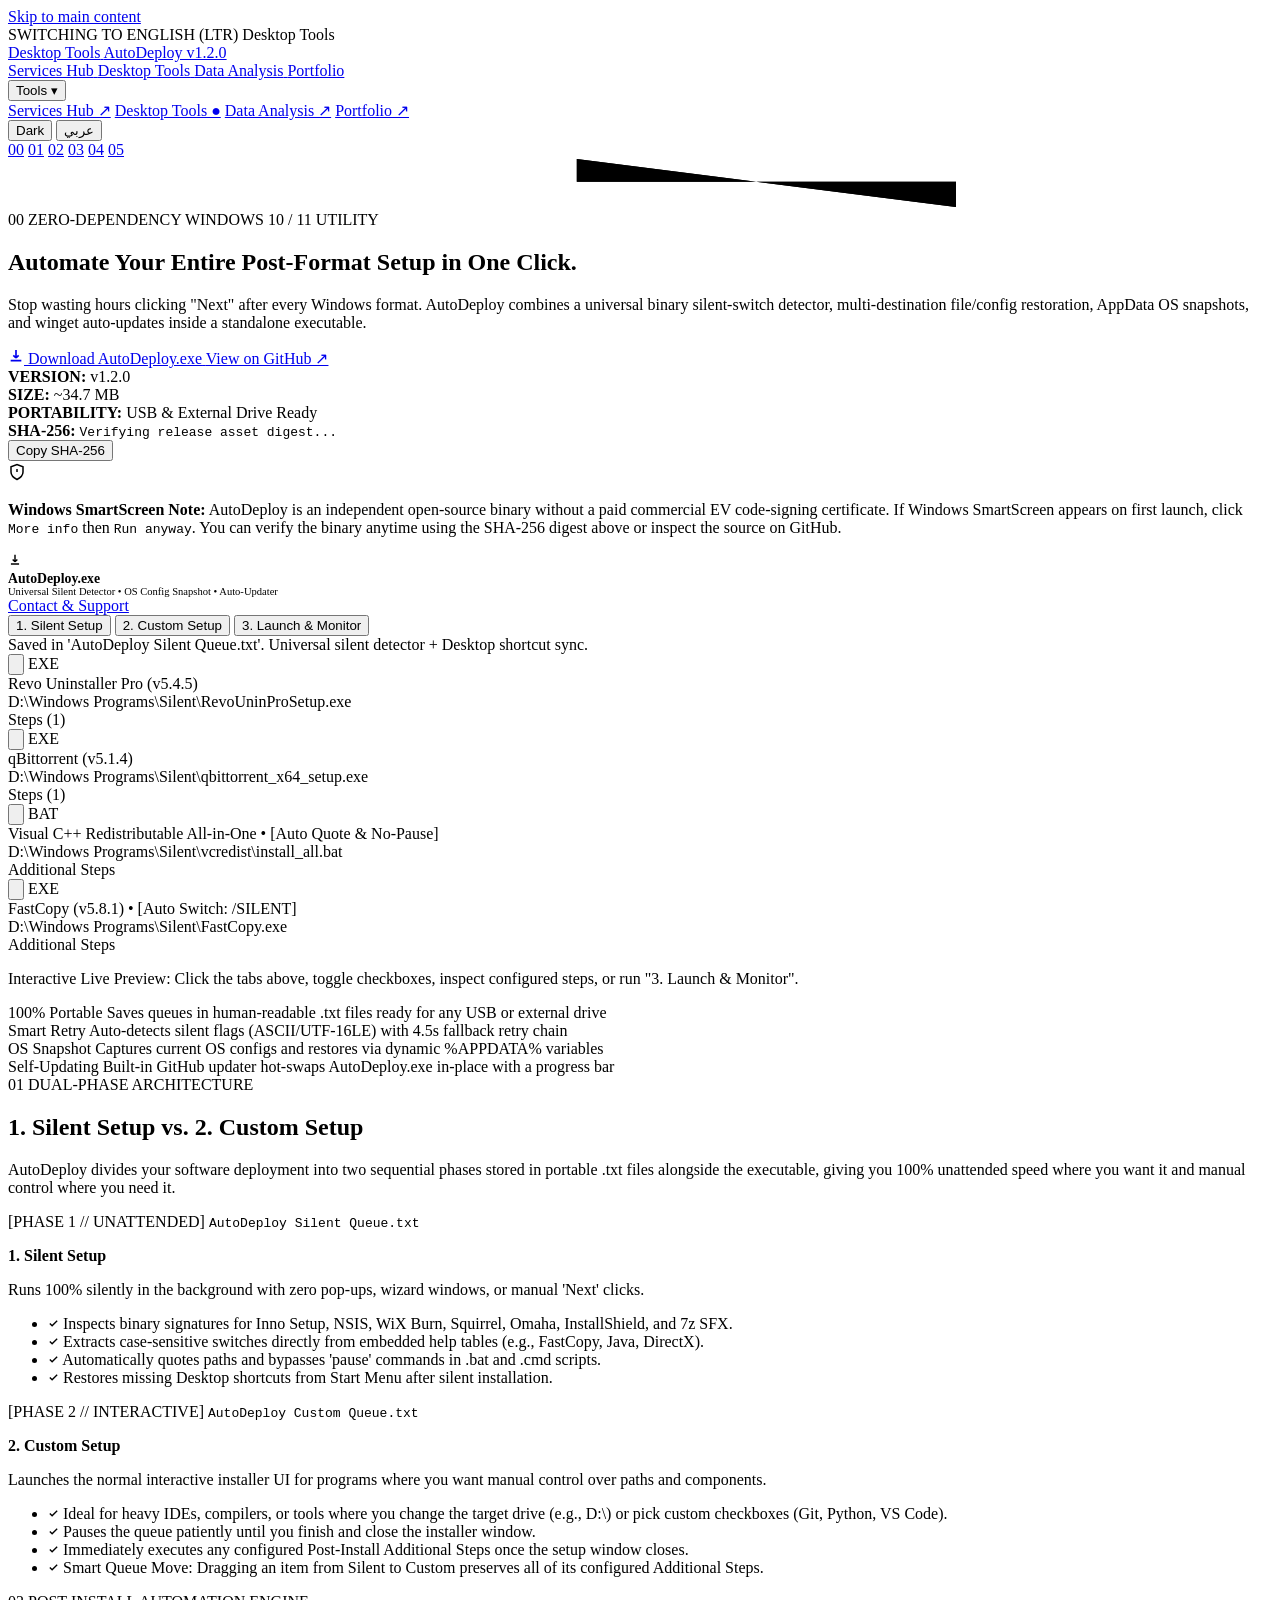
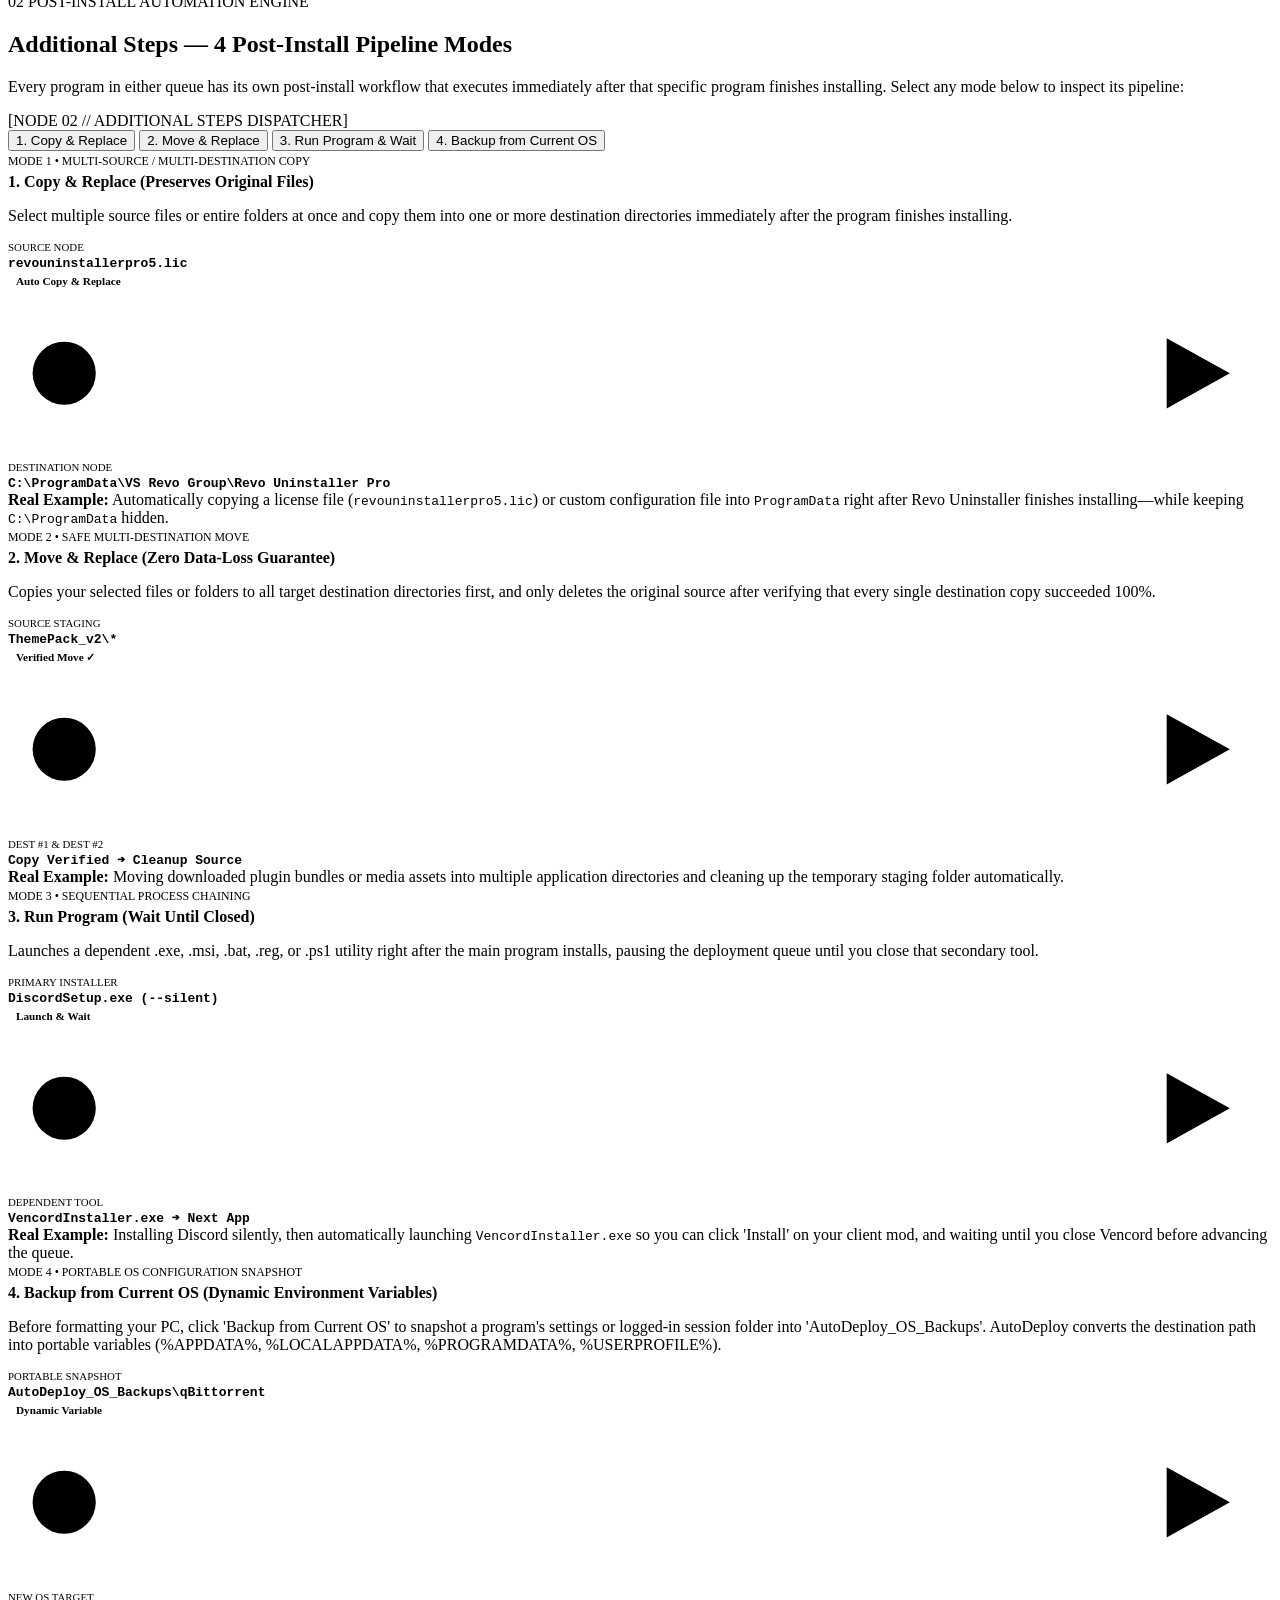
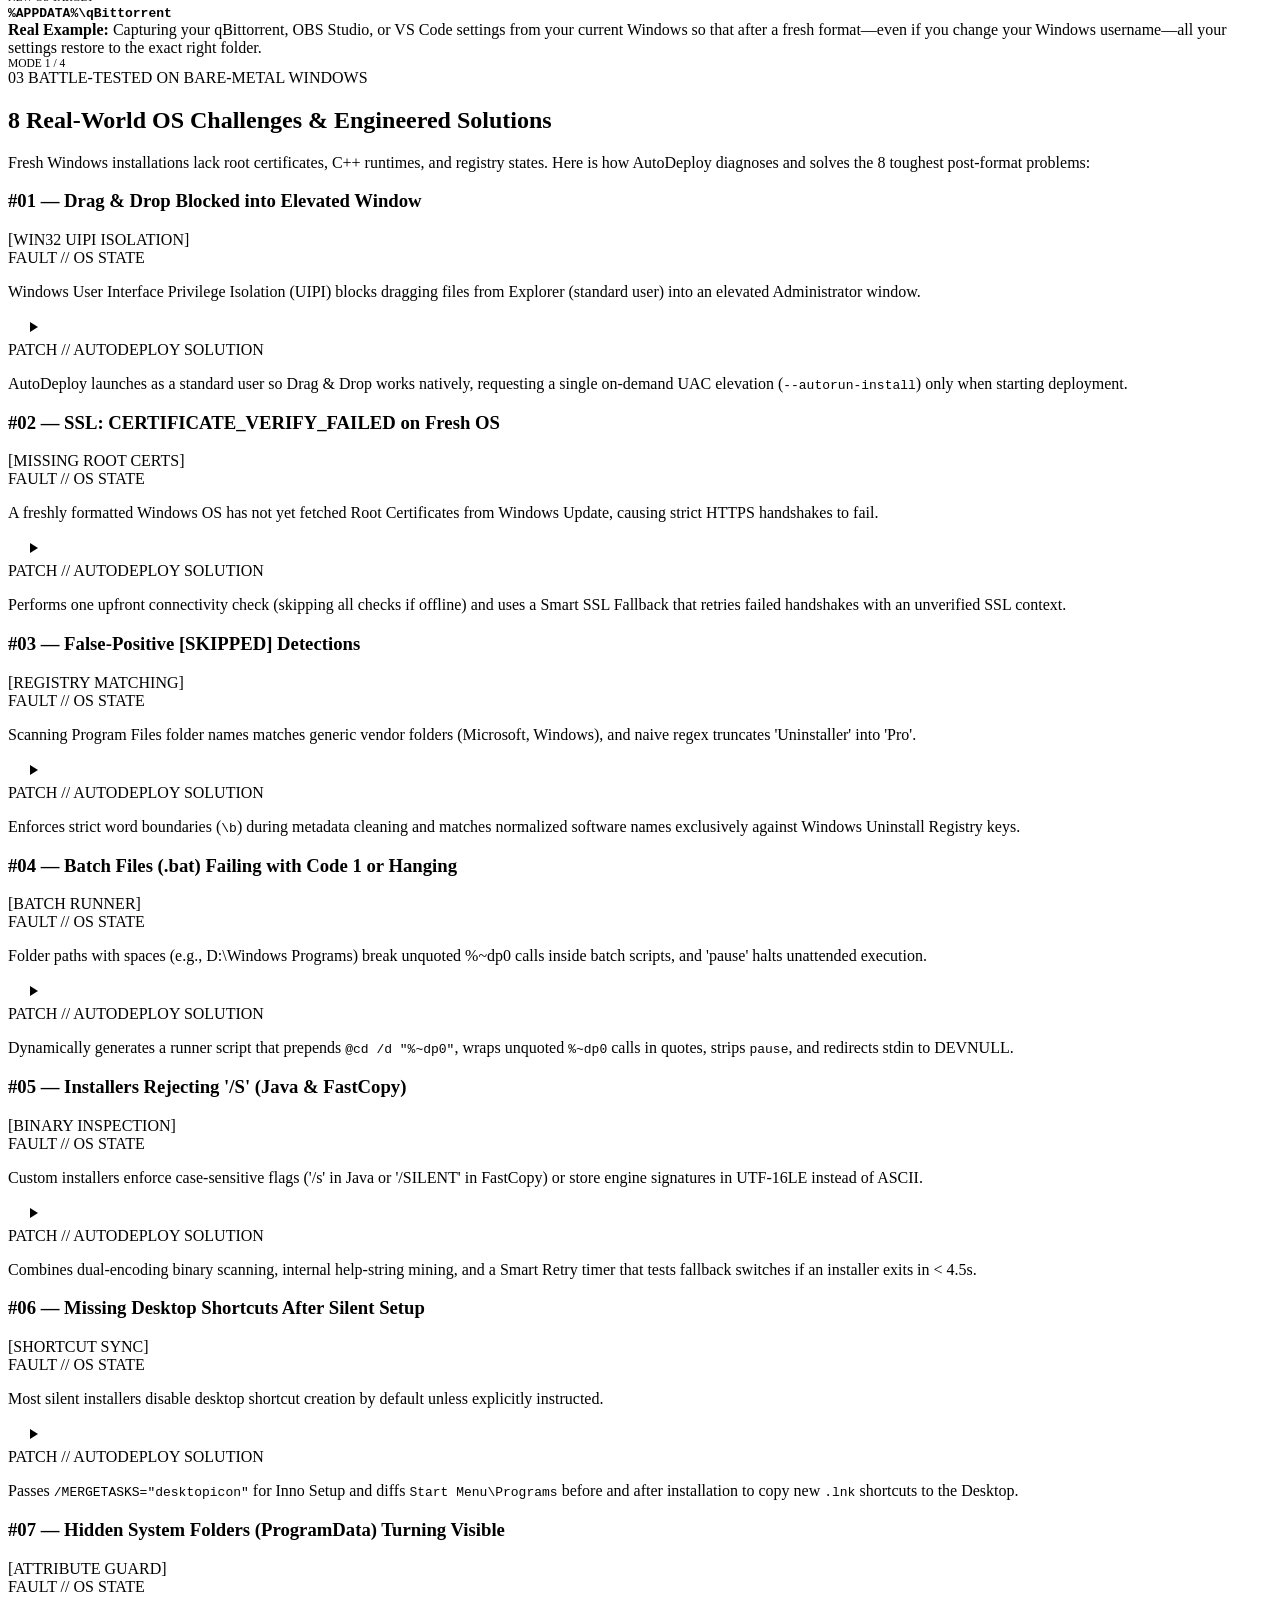
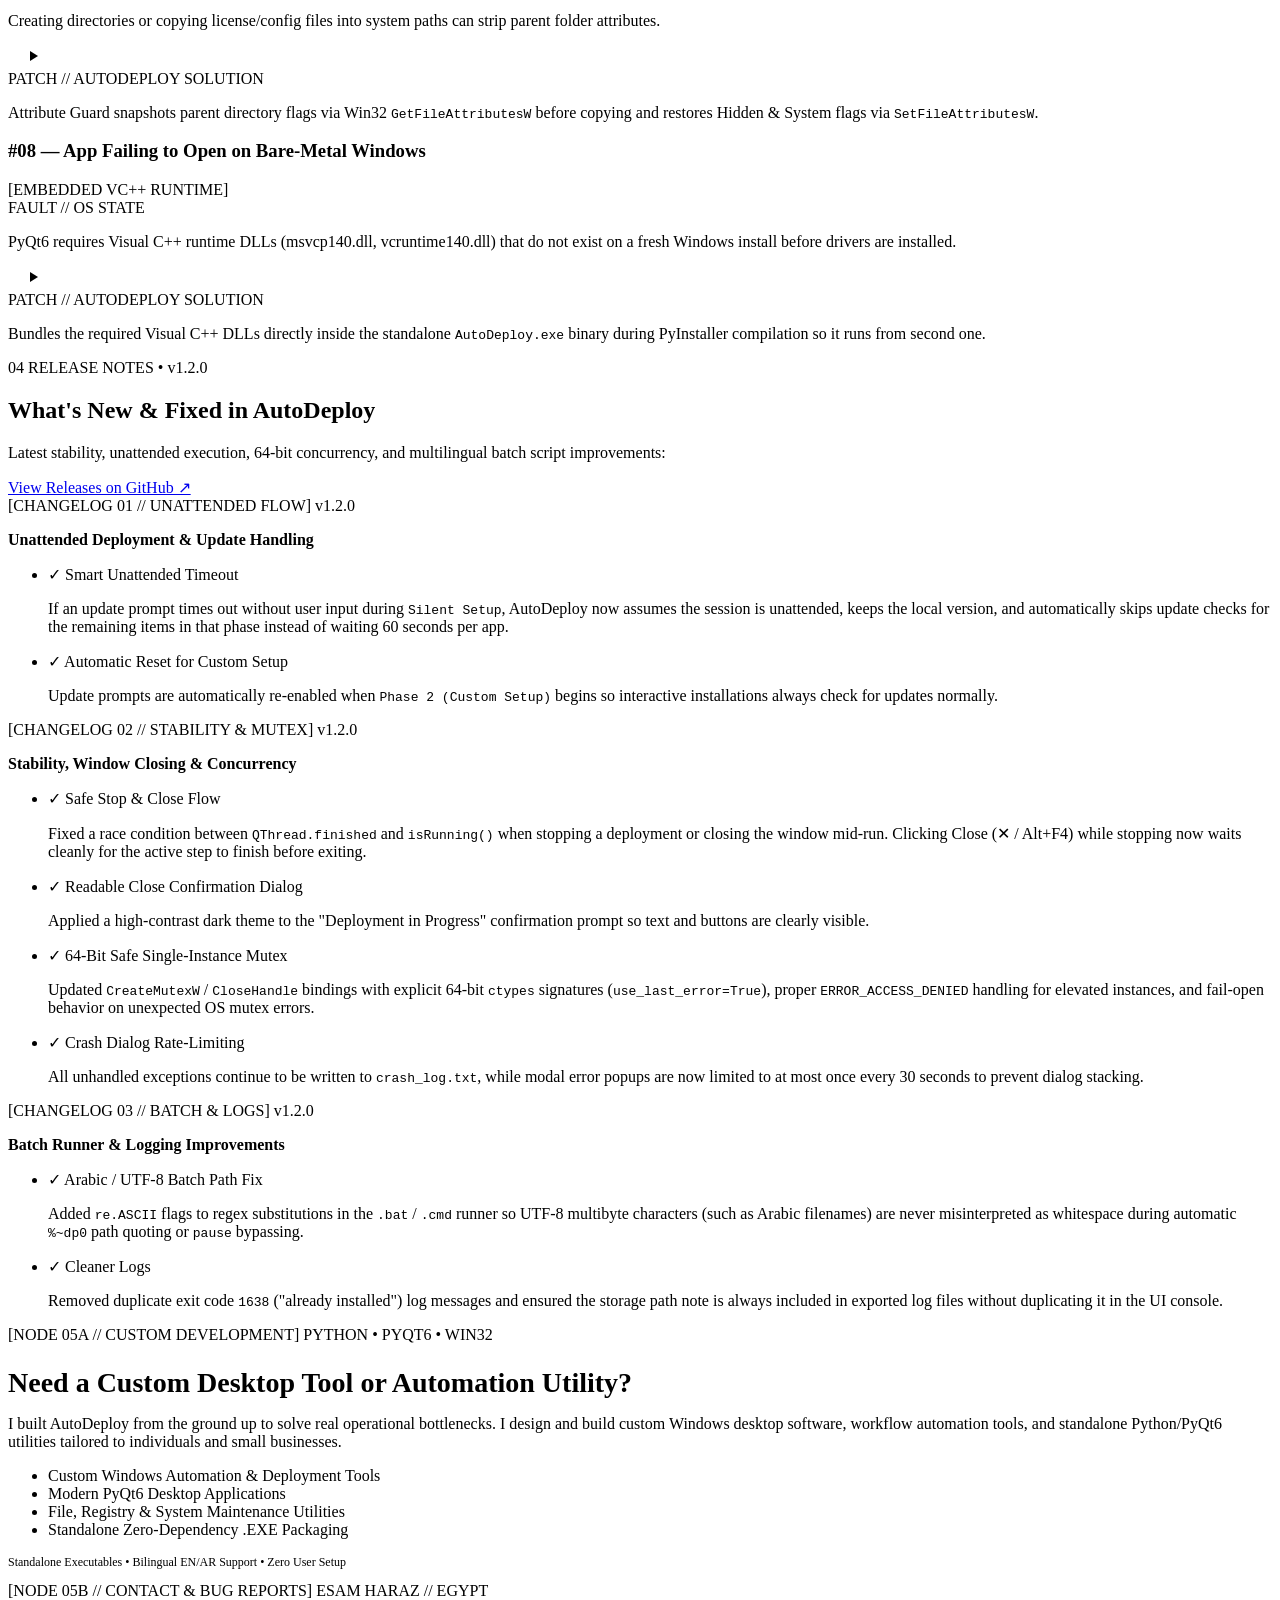
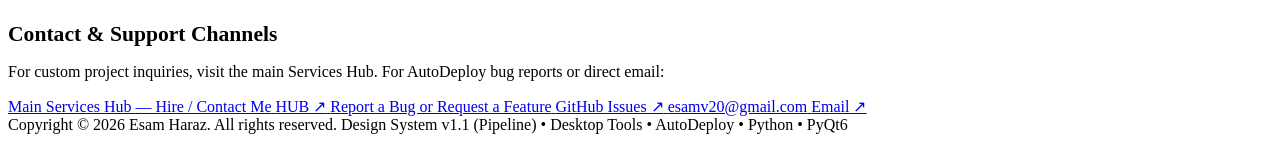
==== assets/projects/autodeploy/index.html @ 4db05949 "Create index.html" ====
<!DOCTYPE html>
<html lang="en" dir="ltr" data-theme="light" data-site="desktop-tools" class="no-js">
<head>
  <meta charset="UTF-8">
  <meta name="viewport" content="width=device-width, initial-scale=1.0">

  <!-- Developer Configuration Block -->
  <script>
    window.SITE_CONFIG = {
      currentSiteId: "desktop-tools",
      siteDeployUrl: "https://Esam-Haraz.github.io/Desktop-Tools/",
      hubContactUrl: "https://Esam-Haraz.github.io/hub/#contact",
      sitesGraph: [
        { id: "hub",           labelEn: "Services Hub",  labelAr: "المركز الرئيسي",   url: "https://Esam-Haraz.github.io/hub/" },
        { id: "desktop-tools", labelEn: "Desktop Tools", labelAr: "أدوات سطح المكتب", url: "./" },
        { id: "data",          labelEn: "Data Analysis", labelAr: "تحليل البيانات",   url: "https://Esam-Haraz.github.io/Data-Analysis/" },
        { id: "portfolio",     labelEn: "Portfolio",     labelAr: "معرض الأعمال",     url: "https://Esam-Haraz.github.io/portfolio/" }
      ],
      githubRepoUrl: "https://github.com/Esam-Haraz/AutoDeploy",
      githubIssuesUrl: "https://github.com/Esam-Haraz/AutoDeploy/issues",
      githubApiLatestUrl: "https://api.github.com/repos/Esam-Haraz/AutoDeploy/releases/latest",
      directDownloadUrl: "https://github.com/Esam-Haraz/AutoDeploy/releases/latest/download/AutoDeploy.exe",
      email: "esamv20@gmail.com",
      whatsappNumber: "" /* Leave empty "" to hide WhatsApp, or enter e.g. "201000000000" */
    };
  </script>

  <!-- Primary SEO, Canonical & Open Graph Meta Tags -->
  <title>Desktop Tools (AutoDeploy) — Automated Windows Software Deployment &amp; OS Setup Tool</title>
  <meta name="description" content="Standalone, zero-dependency Windows post-format deployment utility by Esam Haraz. Automates silent &amp; custom setups, AppData config backups, winget updates, and shortcut restoration.">
  <meta name="author" content="Esam Haraz">
  <link rel="canonical" href="https://Esam-Haraz.github.io/Desktop-Tools/">

  <!-- Open Graph / Social Preview -->
  <meta property="og:type" content="website">
  <meta property="og:locale" content="en_US">
  <meta property="og:locale:alternate" content="ar_EG">
  <meta property="og:title" content="Desktop Tools — One-Click Windows Post-Format Automation">
  <meta property="og:description" content="Automate silent &amp; custom installations, post-install file/script chaining, portable OS config snapshots, and desktop shortcut sync in one click.">
  <meta property="og:url" content="https://Esam-Haraz.github.io/Desktop-Tools/">
  <meta property="og:image" content="https://Esam-Haraz.github.io/Desktop-Tools/assets/og-cover.png?v=2">
  <meta property="og:image:width" content="1200">
  <meta property="og:image:height" content="630">
  <meta name="twitter:card" content="summary_large_image">
  <meta name="twitter:title" content="Desktop Tools — One-Click Windows Post-Format Automation">
  <meta name="twitter:description" content="Automate silent &amp; custom installations, post-install file/script chaining, portable OS config snapshots, and desktop shortcut sync in one click.">
  <meta name="twitter:image" content="https://Esam-Haraz.github.io/Desktop-Tools/assets/og-cover.png?v=2">

  <!-- Custom Technical Pipeline SVG Favicon -->
  <link rel="icon" type="image/svg+xml" href="data:image/svg+xml,%3Csvg xmlns='http://www.w3.org/2000/svg' viewBox='0 0 64 64'%3E%3Crect x='4' y='4' width='56' height='56' rx='12' fill='%230D1F1A' stroke='%2335E08C' stroke-width='4'/%3E%3Crect x='16' y='42' width='32' height='7' rx='3.5' fill='%2335E08C'/%3E%3Cpath d='M28 14 H36 V27 H43 L32 38 L21 27 H28 Z' fill='%23F3F6F4'/%3E%3C/svg%3E">

  <!-- Google Fonts (Subset Latin + Arabic, font-display: swap) -->
  <link rel="preconnect" href="https://fonts.googleapis.com">
  <link rel="preconnect" href="https://fonts.gstatic.com" crossorigin>
  <link href="https://fonts.googleapis.com/css2?family=Bricolage+Grotesque:opsz,wght@12..96,700;12..96,800&family=DM+Mono:wght@400;500&family=IBM+Plex+Sans+Arabic:wght@400;500;600;700&family=Instrument+Sans:wght@400;500;600;700&display=swap" rel="stylesheet">

  <!-- Shared Design System v1.1 + Desktop Tools Engine -->
  <link rel="stylesheet" href="./assets/ds.css">
  <script src="./assets/ds.js" defer></script>
</head>
<body>

  <!-- Keyboard Skip Link -->
  <a href="#main-content" class="ds-skip-link" data-i18n="skipLink">Skip to main content</a>

  <!-- Circular Language Wipe Curtain (Motion 4: wipe) -->
  <div class="ds-curtain" id="ds-lang-curtain" aria-hidden="true">
    <span class="ds-curtain-badge" id="ds-curtain-sub">SWITCHING TO ENGLISH (LTR)</span>
    <span class="ds-curtain-title" id="ds-curtain-label">Desktop Tools</span>
  </div>

  <!-- Toast Notification -->
  <div class="ds-toast" id="ds-toast" role="status" aria-live="polite"></div>

  <!-- ==========================================================================
       UNIFIED SITE HEADER
       ========================================================================== -->
  <header class="ds-header">
    <a href="#hero-section" class="ds-brand">
      <span class="ds-brand-mark" aria-hidden="true"></span>
      <span>Desktop Tools</span>
      <span class="ds-brand-ver" id="nav-ver-badge">AutoDeploy v1.2.0</span>
    </a>

    <!-- Desktop & Tablet (>= 480px) Mini Node-Graph Navigation -->
    <nav class="ds-mini-graph" id="ds-mini-graph" aria-label="Sites network navigation">
      <a href="https://Esam-Haraz.github.io/hub/" class="ds-mini-node">
        <span class="ds-mini-dot" aria-hidden="true"></span>
        <span>Services Hub</span>
      </a>
      <span class="ds-mini-edge" aria-hidden="true"></span>
      <a href="./" class="ds-mini-node is-current" aria-current="page">
        <span class="ds-mini-dot" aria-hidden="true"></span>
        <span>Desktop Tools</span>
      </a>
      <span class="ds-mini-edge" aria-hidden="true"></span>
      <a href="https://Esam-Haraz.github.io/Data-Analysis/" class="ds-mini-node">
        <span class="ds-mini-dot" aria-hidden="true"></span>
        <span>Data Analysis</span>
      </a>
      <span class="ds-mini-edge" aria-hidden="true"></span>
      <a href="https://Esam-Haraz.github.io/portfolio/" class="ds-mini-node">
        <span class="ds-mini-dot" aria-hidden="true"></span>
        <span>Portfolio</span>
      </a>
    </nav>

    <!-- Mobile (< 480px) Compact Dropdown Switcher -->
    <div class="ds-nav-dropdown" id="ds-nav-dropdown">
      <button type="button"
              class="ds-nav-dropdown-btn"
              id="ds-nav-dropdown-btn"
              aria-expanded="false"
              aria-controls="ds-nav-dropdown-menu">
        Tools ▾
      </button>
      <div class="ds-nav-dropdown-menu" id="ds-nav-dropdown-menu" role="menu">
        <a href="https://Esam-Haraz.github.io/hub/" role="menuitem">Services Hub ↗</a>
        <a href="./" class="is-current" aria-current="page" role="menuitem">Desktop Tools ●</a>
        <a href="https://Esam-Haraz.github.io/Data-Analysis/" role="menuitem">Data Analysis ↗</a>
        <a href="https://Esam-Haraz.github.io/portfolio/" role="menuitem">Portfolio ↗</a>
      </div>
    </div>

    <!-- Unified Theme Toggle (Dark/Light) & Language Switcher (عربي/EN) -->
    <div class="ds-header-controls">
      <button type="button" class="ds-icon-btn" id="ds-theme-toggle" onclick="DS.toggleTheme()" aria-pressed="false" aria-label="Switch to dark mode">
        <span data-theme-label>Dark</span>
      </button>
      <button type="button" class="ds-icon-btn" id="ds-lang-toggle" onclick="DS.switchLanguage(this)" aria-label="التبديل إلى اللغة العربية">
        عربي
      </button>
    </div>
  </header>

  <!-- Mobile Top Scroll Progress Bar -->
  <div class="ds-mobile-progress" aria-hidden="true">
    <div class="ds-mobile-progress-fill"></div>
  </div>

  <!-- Desktop Vertical Pipeline Scroll Rail -->
  <aside class="ds-rail" aria-label="Section Pipeline Progress">
    <div class="ds-rail-track"><div class="ds-rail-fill"></div></div>
    <a href="#hero-section" class="ds-rail-node is-reached" title="00 Hero &amp; Simulator">00</a>
    <a href="#queues-section" class="ds-rail-node" title="01 Dual-Phase Queues">01</a>
    <a href="#steps-section" class="ds-rail-node" title="02 Additional Steps">02</a>
    <a href="#challenges-section" class="ds-rail-node" title="03 8 OS Challenges">03</a>
    <a href="#changelog-section" class="ds-rail-node" title="04 Release Changelog">04</a>
    <a href="#contact-section" class="ds-rail-node" title="05 Services &amp; Contact">05</a>
  </aside>

  <!-- ==========================================================================
       MAIN CONTENT
       ========================================================================== -->
  <main id="main-content" class="ds-container">

    <!-- STATION 00: HERO SECTION -->
    <section class="ds-section" id="hero-section" style="padding-block-start: var(--space-3);">
      <svg class="hero-connector-svg" viewBox="0 0 1000 38" preserveAspectRatio="none" aria-hidden="true">
        <path class="hero-connect-track" d="M 450 0 L 450 18 L 750 18 L 750 38" />
        <path class="hero-connect-active" id="hero-entry-line" d="M 450 0 L 450 18 L 750 18 L 750 38" />
      </svg>

      <div class="hero-split">
        <div>
          <div class="ds-station-index">
            <span class="ds-station-num">00</span>
            <span data-i18n="heroTag">ZERO-DEPENDENCY WINDOWS 10 / 11 UTILITY</span>
          </div>

          <h1 class="hero-title" data-i18n="heroHeadline">
            Automate Your Entire Post-Format Setup in <span class="ds-accent-box">One Click.</span>
          </h1>

          <p class="ds-section-desc" data-i18n="heroSummary">
            Stop wasting hours clicking "Next" after every Windows format. AutoDeploy combines a universal binary silent-switch detector, multi-destination file/config restoration, AppData OS snapshots, and winget auto-updates inside a standalone executable.
          </p>

          <!-- Compact Download Manifest Panel -->
          <div class="download-manifest" aria-label="Download and Verification Panel">
            <div class="manifest-cta-row">
              <a href="https://github.com/Esam-Haraz/AutoDeploy/releases/latest/download/AutoDeploy.exe" class="ds-btn ds-btn-primary" id="cta-download">
                <svg width="16" height="16" viewBox="0 0 24 24" fill="none" stroke="currentColor" stroke-width="2.5" aria-hidden="true">
                  <path d="M12 3v12m0 0l-4-4m4 4l4-4M4 19h16"/>
                </svg>
                <span data-i18n="ctaDownload">Download AutoDeploy.exe</span>
              </a>

              <a href="https://github.com/Esam-Haraz/AutoDeploy" target="_blank" rel="noopener noreferrer" class="ds-btn ds-btn-secondary" id="cta-github">
                <span data-i18n="ctaGithub">View on GitHub ↗</span>
              </a>
            </div>

            <div class="manifest-specs-grid">
              <div><strong data-i18n="lblVersion">VERSION:</strong> <span id="meta-version">v1.2.0</span></div>
              <div><strong data-i18n="lblSize">SIZE:</strong> <span id="meta-size">~34.7 MB</span></div>
              <div><strong data-i18n="lblMode">PORTABILITY:</strong> <span data-i18n="valPortable">USB &amp; External Drive Ready</span></div>
            </div>

            <div class="manifest-sha-row">
              <div>
                <strong>SHA-256:</strong>
                <code class="sha-digest-code" id="meta-sha256" title="Fetched from GitHub Releases API asset digest">Verifying release asset digest...</code>
              </div>
              <button type="button" class="ds-chip-btn" onclick="copyReleaseSha()" id="btn-copy-sha">
                <span data-i18n="btnCopySha">Copy SHA-256</span>
              </button>
            </div>

            <div class="smartscreen-box">
              <svg width="18" height="18" viewBox="0 0 24 24" fill="none" stroke="currentColor" stroke-width="2" style="flex-shrink:0;margin-top:2px;" aria-hidden="true">
                <path d="M12 22s8-4 8-10V5l-8-3-8 3v7c0 6 8 10 8 10z"/><path d="M12 8v4m0 4h.01"/>
              </svg>
              <p data-i18n="smartScreenNote">
                <strong>Windows SmartScreen Note:</strong> AutoDeploy is an independent open-source binary without a paid commercial EV code-signing certificate. If Windows SmartScreen appears on first launch, click <code>More info</code> then <code>Run anyway</code>. You can verify the binary anytime using the SHA-256 digest above or inspect the source on GitHub.
              </p>
            </div>
          </div>
        </div>

        <!-- Simulator Chassis -->
        <div>
          <div class="sim-chassis" aria-label="Interactive AutoDeploy Application Simulator">
            <span class="ds-port is-active ds-port-center-top" title="Pipeline Input Port"></span>

            <div class="sim-titlebar">
              <div class="sim-title-group">
                <span class="sim-app-badge" aria-hidden="true">
                  <svg width="14" height="14" viewBox="0 0 24 24" fill="none" stroke="currentColor" stroke-width="2.5">
                    <path d="M12 3v12m0 0l-4-4m4 4l4-4M5 19h14"/>
                  </svg>
                </span>
                <div>
                  <div style="font-weight:700;font-size:0.86rem;line-height:1.1;">AutoDeploy.exe</div>
                  <div class="ds-mono" style="font-size:0.66rem;color:var(--sim-muted);">Universal Silent Detector • OS Config Snapshot • Auto-Updater</div>
                </div>
              </div>
              <a href="#contact-section" class="sim-step-btn has-steps">Contact &amp; Support</a>
            </div>

            <div class="sim-tabs" role="tablist" id="sim-tabs-bar" style="--active-tab: 0;">
              <span class="sim-tab-indicator" aria-hidden="true"></span>
              <button type="button" class="sim-tab-btn is-active" id="sim-tab-0" role="tab" aria-selected="true" onclick="switchSimTab(0)">1. Silent Setup</button>
              <button type="button" class="sim-tab-btn" id="sim-tab-1" role="tab" aria-selected="false" onclick="switchSimTab(1)">2. Custom Setup</button>
              <button type="button" class="sim-tab-btn" id="sim-tab-2" role="tab" aria-selected="false" onclick="switchSimTab(2)">3. Launch &amp; Monitor</button>
            </div>

            <div class="sim-subbar">
              <span id="sim-top-hint">Saved in 'AutoDeploy Silent Queue.txt'. Universal silent detector + Desktop shortcut sync.</span>
            </div>

            <div class="sim-stage" id="sim-stage">
              <div class="sim-row is-active-row">
                <button type="button" class="ds-checkbox sim-q-check is-checked" aria-label="Toggle Revo Uninstaller Pro">
                  <svg viewBox="0 0 24 24"><path d="M4 12l5 5L20 6"/></svg>
                </button>
                <span class="sim-ext-tag">EXE</span>
                <div class="sim-row-info">
                  <div class="sim-row-title">Revo Uninstaller Pro (v5.4.5)</div>
                  <div class="sim-row-path">D:\Windows Programs\Silent\RevoUninProSetup.exe</div>
                </div>
                <span class="sim-step-btn has-steps">Steps (1)</span>
              </div>

              <div class="sim-row is-active-row">
                <button type="button" class="ds-checkbox sim-q-check is-checked" aria-label="Toggle qBittorrent">
                  <svg viewBox="0 0 24 24"><path d="M4 12l5 5L20 6"/></svg>
                </button>
                <span class="sim-ext-tag">EXE</span>
                <div class="sim-row-info">
                  <div class="sim-row-title">qBittorrent (v5.1.4)</div>
                  <div class="sim-row-path">D:\Windows Programs\Silent\qbittorrent_x64_setup.exe</div>
                </div>
                <span class="sim-step-btn has-steps">Steps (1)</span>
              </div>

              <div class="sim-row is-active-row">
                <button type="button" class="ds-checkbox sim-q-check is-checked" aria-label="Toggle Visual C++ Redistributable">
                  <svg viewBox="0 0 24 24"><path d="M4 12l5 5L20 6"/></svg>
                </button>
                <span class="sim-ext-tag">BAT</span>
                <div class="sim-row-info">
                  <div class="sim-row-title">Visual C++ Redistributable All-in-One • [Auto Quote &amp; No-Pause]</div>
                  <div class="sim-row-path">D:\Windows Programs\Silent\vcredist\install_all.bat</div>
                </div>
                <span class="sim-step-btn">Additional Steps</span>
              </div>

              <div class="sim-row is-active-row">
                <button type="button" class="ds-checkbox sim-q-check is-checked" aria-label="Toggle FastCopy">
                  <svg viewBox="0 0 24 24"><path d="M4 12l5 5L20 6"/></svg>
                </button>
                <span class="sim-ext-tag">EXE</span>
                <div class="sim-row-info">
                  <div class="sim-row-title">FastCopy (v5.8.1) • [Auto Switch: /SILENT]</div>
                  <div class="sim-row-path">D:\Windows Programs\Silent\FastCopy.exe</div>
                </div>
                <span class="sim-step-btn">Additional Steps</span>
              </div>
            </div>

            <span class="ds-port is-active ds-port-center-bottom" title="Pipeline Output Port"></span>
          </div>

          <p class="sim-caption" data-i18n="simCaption">
            Interactive Live Preview: Click the tabs above, toggle checkboxes, inspect configured steps, or run "3. Launch &amp; Monitor".
          </p>
        </div>
      </div>

      <!-- 4 Key Architecture Highlights -->
      <div class="metrics-grid">
        <div class="metric-node">
          <span class="metric-val" data-i18n="m1Val">100% Portable</span>
          <span class="metric-lbl" data-i18n="m1Lbl">Saves queues in human-readable .txt files ready for any USB or external drive</span>
        </div>
        <div class="metric-node">
          <span class="metric-val" data-i18n="m2Val">Smart Retry</span>
          <span class="metric-lbl" data-i18n="m2Lbl">Auto-detects silent flags (ASCII/UTF-16LE) with 4.5s fallback retry chain</span>
        </div>
        <div class="metric-node">
          <span class="metric-val" data-i18n="m3Val">OS Snapshot</span>
          <span class="metric-lbl" data-i18n="m3Lbl">Captures current OS configs and restores via dynamic %APPDATA% variables</span>
        </div>
        <div class="metric-node">
          <span class="metric-val" data-i18n="m4Val">Self-Updating</span>
          <span class="metric-lbl" data-i18n="m4Lbl">Built-in GitHub updater hot-swaps AutoDeploy.exe in-place with a progress bar</span>
        </div>
      </div>
    </section>

    <!-- STATION 01: DUAL-PHASE QUEUE ARCHITECTURE -->
    <section class="ds-section" id="queues-section">
      <div class="ds-section-header">
        <div class="ds-station-index">
          <span class="ds-station-num">01</span>
          <span data-i18n="queuesTag">DUAL-PHASE ARCHITECTURE</span>
        </div>
        <h2 class="ds-section-title" data-i18n="queuesTitle">1. Silent Setup vs. 2. Custom Setup</h2>
        <p class="ds-section-desc" data-i18n="queuesDesc">
          AutoDeploy divides your software deployment into two sequential phases stored in portable .txt files alongside the executable, giving you 100% unattended speed where you want it and manual control where you need it.
        </p>
      </div>

      <div class="queues-grid">
        <article class="ds-node">
          <span class="ds-port is-active ds-port-top"></span>
          <div class="ds-node-header">
            <span data-i18n="q1Phase">[PHASE 1 // UNATTENDED]</span>
            <code>AutoDeploy Silent Queue.txt</code>
          </div>
          <div class="ds-node-body">
            <h3 style="font-family:var(--font-display);font-size:var(--text-h3);margin-block-end:0.4rem;" data-i18n="q1Title">
              1. Silent Setup
            </h3>
            <p style="font-size:var(--text-sm);color:var(--ink-muted);" data-i18n="q1Summary">
              Runs 100% silently in the background with zero pop-ups, wizard windows, or manual 'Next' clicks.
            </p>
            <ul class="queue-list">
              <li>
                <span class="queue-tick-icon" aria-hidden="true"><svg width="11" height="11" viewBox="0 0 24 24" fill="none" stroke="currentColor" stroke-width="3"><path d="M4 12l5 5L20 6"/></svg></span>
                <span data-i18n="q1Pt1">Inspects binary signatures for Inno Setup, NSIS, WiX Burn, Squirrel, Omaha, InstallShield, and 7z SFX.</span>
              </li>
              <li>
                <span class="queue-tick-icon" aria-hidden="true"><svg width="11" height="11" viewBox="0 0 24 24" fill="none" stroke="currentColor" stroke-width="3"><path d="M4 12l5 5L20 6"/></svg></span>
                <span data-i18n="q1Pt2">Extracts case-sensitive switches directly from embedded help tables (e.g., FastCopy, Java, DirectX).</span>
              </li>
              <li>
                <span class="queue-tick-icon" aria-hidden="true"><svg width="11" height="11" viewBox="0 0 24 24" fill="none" stroke="currentColor" stroke-width="3"><path d="M4 12l5 5L20 6"/></svg></span>
                <span data-i18n="q1Pt3">Automatically quotes paths and bypasses 'pause' commands in .bat and .cmd scripts.</span>
              </li>
              <li>
                <span class="queue-tick-icon" aria-hidden="true"><svg width="11" height="11" viewBox="0 0 24 24" fill="none" stroke="currentColor" stroke-width="3"><path d="M4 12l5 5L20 6"/></svg></span>
                <span data-i18n="q1Pt4">Restores missing Desktop shortcuts from Start Menu after silent installation.</span>
              </li>
            </ul>
          </div>
          <span class="ds-port is-active ds-port-bottom"></span>
        </article>

        <article class="ds-node">
          <span class="ds-port is-active ds-port-top"></span>
          <div class="ds-node-header">
            <span data-i18n="q2Phase">[PHASE 2 // INTERACTIVE]</span>
            <code>AutoDeploy Custom Queue.txt</code>
          </div>
          <div class="ds-node-body">
            <h3 style="font-family:var(--font-display);font-size:var(--text-h3);margin-block-end:0.4rem;" data-i18n="q2Title">
              2. Custom Setup
            </h3>
            <p style="font-size:var(--text-sm);color:var(--ink-muted);" data-i18n="q2Summary">
              Launches the normal interactive installer UI for programs where you want manual control over paths and components.
            </p>
            <ul class="queue-list">
              <li>
                <span class="queue-tick-icon" aria-hidden="true"><svg width="11" height="11" viewBox="0 0 24 24" fill="none" stroke="currentColor" stroke-width="3"><path d="M4 12l5 5L20 6"/></svg></span>
                <span data-i18n="q2Pt1">Ideal for heavy IDEs, compilers, or tools where you change the target drive (e.g., D:\) or pick custom checkboxes (Git, Python, VS Code).</span>
              </li>
              <li>
                <span class="queue-tick-icon" aria-hidden="true"><svg width="11" height="11" viewBox="0 0 24 24" fill="none" stroke="currentColor" stroke-width="3"><path d="M4 12l5 5L20 6"/></svg></span>
                <span data-i18n="q2Pt2">Pauses the queue patiently until you finish and close the installer window.</span>
              </li>
              <li>
                <span class="queue-tick-icon" aria-hidden="true"><svg width="11" height="11" viewBox="0 0 24 24" fill="none" stroke="currentColor" stroke-width="3"><path d="M4 12l5 5L20 6"/></svg></span>
                <span data-i18n="q2Pt3">Immediately executes any configured Post-Install Additional Steps once the setup window closes.</span>
              </li>
              <li>
                <span class="queue-tick-icon" aria-hidden="true"><svg width="11" height="11" viewBox="0 0 24 24" fill="none" stroke="currentColor" stroke-width="3"><path d="M4 12l5 5L20 6"/></svg></span>
                <span data-i18n="q2Pt4">Smart Queue Move: Dragging an item from Silent to Custom preserves all of its configured Additional Steps.</span>
              </li>
            </ul>
          </div>
          <span class="ds-port is-active ds-port-bottom"></span>
        </article>
      </div>
    </section>

    <!-- STATION 02: ADDITIONAL STEPS -->
    <section class="ds-section" id="steps-section">
      <div class="ds-section-header">
        <div class="ds-station-index">
          <span class="ds-station-num">02</span>
          <span data-i18n="stepsTag">POST-INSTALL AUTOMATION ENGINE</span>
        </div>
        <h2 class="ds-section-title" data-i18n="stepsTitle">Additional Steps — 4 Post-Install Pipeline Modes</h2>
        <p class="ds-section-desc" data-i18n="stepsDesc">
          Every program in either queue has its own post-install workflow that executes immediately after that specific program finishes installing. Select any mode below to inspect its pipeline:
        </p>
      </div>

      <div class="ds-node">
        <span class="ds-port is-active ds-port-top"></span>
        <div class="ds-node-header">
          <span>[NODE 02 // ADDITIONAL STEPS DISPATCHER]</span>
          <div class="steps-mode-bar" role="tablist" aria-label="Additional Steps Modes">
            <button type="button" class="ds-chip-btn is-active" id="step-tab-0" role="tab" aria-selected="true" onclick="selectStepMode(0)" data-i18n="sTab1">1. Copy &amp; Replace</button>
            <button type="button" class="ds-chip-btn" id="step-tab-1" role="tab" aria-selected="false" onclick="selectStepMode(1)" data-i18n="sTab2">2. Move &amp; Replace</button>
            <button type="button" class="ds-chip-btn" id="step-tab-2" role="tab" aria-selected="false" onclick="selectStepMode(2)" data-i18n="sTab3">3. Run Program &amp; Wait</button>
            <button type="button" class="ds-chip-btn" id="step-tab-3" role="tab" aria-selected="false" onclick="selectStepMode(3)" data-i18n="sTab4">4. Backup from Current OS</button>
          </div>
        </div>

        <div class="ds-node-body">
          <div class="step-mode-panel is-active" id="step-panel-0" role="tabpanel">
            <div>
              <span class="ds-mono" style="font-size:0.74rem;color:var(--ink-muted);" data-i18n="s1Badge">MODE 1 • MULTI-SOURCE / MULTI-DESTINATION COPY</span>
              <h3 style="font-family:var(--font-display);font-size:var(--text-h3);margin-block:0.25rem 0.4rem;" data-i18n="s1Title">
                1. Copy &amp; Replace (Preserves Original Files)
              </h3>
              <p style="font-size:var(--text-sm);color:var(--ink-muted);" data-i18n="s1Desc">
                Select multiple source files or entire folders at once and copy them into one or more destination directories immediately after the program finishes installing.
              </p>
            </div>
            <div class="pipe-schematic">
              <div class="pipe-box">
                <span class="ds-mono" style="font-size:0.68rem;color:var(--ink-muted);display:block;">SOURCE NODE</span>
                <code style="font-weight:700;">revouninstallerpro5.lic</code>
              </div>
              <div class="pipe-mid">
                <span class="ds-mono" style="background:var(--site-accent);color:var(--ink-on-accent);padding:0.12rem 0.5rem;border-radius:var(--radius-sm);border:1px solid var(--ink);font-weight:700;font-size:0.7rem;">Auto Copy &amp; Replace</span>
                <svg class="pipe-line-svg" viewBox="0 0 180 24" aria-hidden="true">
                  <line x1="8" y1="12" x2="172" y2="12" stroke="var(--rule-strong)" stroke-width="2" stroke-dasharray="4 4"/>
                  <line class="pipe-line-draw" x1="8" y1="12" x2="172" y2="12"/>
                  <circle cx="8" cy="12" r="4.5" fill="var(--site-accent)" stroke="var(--ink)" stroke-width="1.5"/>
                  <polygon points="174,12 165,7 165,17" fill="var(--ink)"/>
                </svg>
              </div>
              <div class="pipe-box">
                <span class="ds-mono" style="font-size:0.68rem;color:var(--ink-muted);display:block;">DESTINATION NODE</span>
                <code style="font-weight:700;">C:\ProgramData\VS Revo Group\Revo Uninstaller Pro</code>
              </div>
            </div>
            <div class="step-example-note" data-i18n="s1Ex">
              <strong>Real Example:</strong> Automatically copying a license file (<code>revouninstallerpro5.lic</code>) or custom configuration file into <code>ProgramData</code> right after Revo Uninstaller finishes installing—while keeping <code>C:\ProgramData</code> hidden.
            </div>
          </div>

          <div class="step-mode-panel" id="step-panel-1" role="tabpanel">
            <div>
              <span class="ds-mono" style="font-size:0.74rem;color:var(--ink-muted);" data-i18n="s2Badge">MODE 2 • SAFE MULTI-DESTINATION MOVE</span>
              <h3 style="font-family:var(--font-display);font-size:var(--text-h3);margin-block:0.25rem 0.4rem;" data-i18n="s2Title">
                2. Move &amp; Replace (Zero Data-Loss Guarantee)
              </h3>
              <p style="font-size:var(--text-sm);color:var(--ink-muted);" data-i18n="s2Desc">
                Copies your selected files or folders to all target destination directories first, and only deletes the original source after verifying that every single destination copy succeeded 100%.
              </p>
            </div>
            <div class="pipe-schematic">
              <div class="pipe-box">
                <span class="ds-mono" style="font-size:0.68rem;color:var(--ink-muted);display:block;">SOURCE STAGING</span>
                <code style="font-weight:700;">ThemePack_v2\*</code>
              </div>
              <div class="pipe-mid">
                <span class="ds-mono" style="background:var(--site-accent);color:var(--ink-on-accent);padding:0.12rem 0.5rem;border-radius:var(--radius-sm);border:1px solid var(--ink);font-weight:700;font-size:0.7rem;">Verified Move ✓</span>
                <svg class="pipe-line-svg" viewBox="0 0 180 24" aria-hidden="true">
                  <line x1="8" y1="12" x2="172" y2="12" stroke="var(--rule-strong)" stroke-width="2" stroke-dasharray="4 4"/>
                  <line class="pipe-line-draw" x1="8" y1="12" x2="172" y2="12"/>
                  <circle cx="8" cy="12" r="4.5" fill="var(--site-accent)" stroke="var(--ink)" stroke-width="1.5"/>
                  <polygon points="174,12 165,7 165,17" fill="var(--ink)"/>
                </svg>
              </div>
              <div class="pipe-box">
                <span class="ds-mono" style="font-size:0.68rem;color:var(--ink-muted);display:block;">DEST #1 &amp; DEST #2</span>
                <code style="font-weight:700;">Copy Verified ➔ Cleanup Source</code>
              </div>
            </div>
            <div class="step-example-note" data-i18n="s2Ex">
              <strong>Real Example:</strong> Moving downloaded plugin bundles or media assets into multiple application directories and cleaning up the temporary staging folder automatically.
            </div>
          </div>

          <div class="step-mode-panel" id="step-panel-2" role="tabpanel">
            <div>
              <span class="ds-mono" style="font-size:0.74rem;color:var(--ink-muted);" data-i18n="s3Badge">MODE 3 • SEQUENTIAL PROCESS CHAINING</span>
              <h3 style="font-family:var(--font-display);font-size:var(--text-h3);margin-block:0.25rem 0.4rem;" data-i18n="s3Title">
                3. Run Program (Wait Until Closed)
              </h3>
              <p style="font-size:var(--text-sm);color:var(--ink-muted);" data-i18n="s3Desc">
                Launches a dependent .exe, .msi, .bat, .reg, or .ps1 utility right after the main program installs, pausing the deployment queue until you close that secondary tool.
              </p>
            </div>
            <div class="pipe-schematic">
              <div class="pipe-box">
                <span class="ds-mono" style="font-size:0.68rem;color:var(--ink-muted);display:block;">PRIMARY INSTALLER</span>
                <code style="font-weight:700;">DiscordSetup.exe (--silent)</code>
              </div>
              <div class="pipe-mid">
                <span class="ds-mono" style="background:var(--site-accent);color:var(--ink-on-accent);padding:0.12rem 0.5rem;border-radius:var(--radius-sm);border:1px solid var(--ink);font-weight:700;font-size:0.7rem;">Launch &amp; Wait</span>
                <svg class="pipe-line-svg" viewBox="0 0 180 24" aria-hidden="true">
                  <line x1="8" y1="12" x2="172" y2="12" stroke="var(--rule-strong)" stroke-width="2" stroke-dasharray="4 4"/>
                  <line class="pipe-line-draw" x1="8" y1="12" x2="172" y2="12"/>
                  <circle cx="8" cy="12" r="4.5" fill="var(--site-accent)" stroke="var(--ink)" stroke-width="1.5"/>
                  <polygon points="174,12 165,7 165,17" fill="var(--ink)"/>
                </svg>
              </div>
              <div class="pipe-box">
                <span class="ds-mono" style="font-size:0.68rem;color:var(--ink-muted);display:block;">DEPENDENT TOOL</span>
                <code style="font-weight:700;">VencordInstaller.exe ➔ Next App</code>
              </div>
            </div>
            <div class="step-example-note" data-i18n="s3Ex">
              <strong>Real Example:</strong> Installing Discord silently, then automatically launching <code>VencordInstaller.exe</code> so you can click 'Install' on your client mod, and waiting until you close Vencord before advancing the queue.
            </div>
          </div>

          <div class="step-mode-panel" id="step-panel-3" role="tabpanel">
            <div>
              <span class="ds-mono" style="font-size:0.74rem;color:var(--ink-muted);" data-i18n="s4Badge">MODE 4 • PORTABLE OS CONFIGURATION SNAPSHOT</span>
              <h3 style="font-family:var(--font-display);font-size:var(--text-h3);margin-block:0.25rem 0.4rem;" data-i18n="s4Title">
                4. Backup from Current OS (Dynamic Environment Variables)
              </h3>
              <p style="font-size:var(--text-sm);color:var(--ink-muted);" data-i18n="s4Desc">
                Before formatting your PC, click 'Backup from Current OS' to snapshot a program's settings or logged-in session folder into 'AutoDeploy_OS_Backups'. AutoDeploy converts the destination path into portable variables (%APPDATA%, %LOCALAPPDATA%, %PROGRAMDATA%, %USERPROFILE%).
              </p>
            </div>
            <div class="pipe-schematic">
              <div class="pipe-box">
                <span class="ds-mono" style="font-size:0.68rem;color:var(--ink-muted);display:block;">PORTABLE SNAPSHOT</span>
                <code style="font-weight:700;">AutoDeploy_OS_Backups\qBittorrent</code>
              </div>
              <div class="pipe-mid">
                <span class="ds-mono" style="background:var(--site-accent);color:var(--ink-on-accent);padding:0.12rem 0.5rem;border-radius:var(--radius-sm);border:1px solid var(--ink);font-weight:700;font-size:0.7rem;">Dynamic Variable</span>
                <svg class="pipe-line-svg" viewBox="0 0 180 24" aria-hidden="true">
                  <line x1="8" y1="12" x2="172" y2="12" stroke="var(--rule-strong)" stroke-width="2" stroke-dasharray="4 4"/>
                  <line class="pipe-line-draw" x1="8" y1="12" x2="172" y2="12"/>
                  <circle cx="8" cy="12" r="4.5" fill="var(--site-accent)" stroke="var(--ink)" stroke-width="1.5"/>
                  <polygon points="174,12 165,7 165,17" fill="var(--ink)"/>
                </svg>
              </div>
              <div class="pipe-box">
                <span class="ds-mono" style="font-size:0.68rem;color:var(--ink-muted);display:block;">NEW OS TARGET</span>
                <code style="font-weight:700;">%APPDATA%\qBittorrent</code>
              </div>
            </div>
            <div class="step-example-note" data-i18n="s4Ex">
              <strong>Real Example:</strong> Capturing your qBittorrent, OBS Studio, or VS Code settings from your current Windows so that after a fresh format—even if you change your Windows username—all your settings restore to the exact right folder.
            </div>
          </div>

          <div style="margin-block-start:var(--space-4);display:flex;align-items:center;gap:0.75rem;">
            <span class="ds-mono" style="font-size:0.72rem;color:var(--ink-muted);white-space:nowrap;" id="step-mode-counter">MODE 1 / 4</span>
            <div class="ds-progress" id="step-mode-bar" style="--progress: 0.25;">
              <div class="ds-progress-fill"></div>
            </div>
          </div>
        </div>
        <span class="ds-port is-active ds-port-bottom"></span>
      </div>
    </section>

    <!-- STATION 03: 8 REAL-WORLD OS CHALLENGES -->
    <section class="ds-section" id="challenges-section">
      <div class="ds-section-header">
        <div class="ds-station-index">
          <span class="ds-station-num">03</span>
          <span data-i18n="challengesTag">BATTLE-TESTED ON BARE-METAL WINDOWS</span>
        </div>
        <h2 class="ds-section-title" data-i18n="challengesTitle">8 Real-World OS Challenges &amp; Engineered Solutions</h2>
        <p class="ds-section-desc" data-i18n="challengesDesc">
          Fresh Windows installations lack root certificates, C++ runtimes, and registry states. Here is how AutoDeploy diagnoses and solves the 8 toughest post-format problems:
        </p>
      </div>

      <div class="matrix-grid">
        <article class="matrix-card" onclick="pulseMatrixArrow(this)">
          <div class="matrix-head">
            <h3 class="matrix-title" data-i18n="ch1Title">#01 — Drag &amp; Drop Blocked into Elevated Window</h3>
            <span class="ds-mono" style="color:var(--ink-muted);">[WIN32 UIPI ISOLATION]</span>
          </div>
          <div class="matrix-body">
            <div class="matrix-cell">
              <span class="matrix-badge matrix-badge-fault" data-i18n="lblFault">FAULT // OS STATE</span>
              <p data-i18n="ch1Cause">Windows User Interface Privilege Isolation (UIPI) blocks dragging files from Explorer (standard user) into an elevated Administrator window.</p>
            </div>
            <div class="matrix-connector-cell" aria-hidden="true">
              <svg width="32" height="20" viewBox="0 0 32 20"><line x1="2" y1="10" x2="26" y2="10" stroke="var(--rule-strong)" stroke-width="2" stroke-dasharray="3 3"/><line class="matrix-arrow-line" x1="2" y1="10" x2="26" y2="10"/><polygon points="30,10 22,5 22,15" fill="var(--ink)"/></svg>
            </div>
            <div class="matrix-cell">
              <span class="matrix-badge matrix-badge-patch" data-i18n="lblPatch">PATCH // AUTODEPLOY SOLUTION</span>
              <p data-i18n="ch1Sol">AutoDeploy launches as a standard user so Drag &amp; Drop works natively, requesting a single on-demand UAC elevation (<code>--autorun-install</code>) only when starting deployment.</p>
            </div>
          </div>
        </article>

        <article class="matrix-card" onclick="pulseMatrixArrow(this)">
          <div class="matrix-head">
            <h3 class="matrix-title" data-i18n="ch2Title">#02 — SSL: CERTIFICATE_VERIFY_FAILED on Fresh OS</h3>
            <span class="ds-mono" style="color:var(--ink-muted);">[MISSING ROOT CERTS]</span>
          </div>
          <div class="matrix-body">
            <div class="matrix-cell">
              <span class="matrix-badge matrix-badge-fault" data-i18n="lblFault">FAULT // OS STATE</span>
              <p data-i18n="ch2Cause">A freshly formatted Windows OS has not yet fetched Root Certificates from Windows Update, causing strict HTTPS handshakes to fail.</p>
            </div>
            <div class="matrix-connector-cell" aria-hidden="true">
              <svg width="32" height="20" viewBox="0 0 32 20"><line x1="2" y1="10" x2="26" y2="10" stroke="var(--rule-strong)" stroke-width="2" stroke-dasharray="3 3"/><line class="matrix-arrow-line" x1="2" y1="10" x2="26" y2="10"/><polygon points="30,10 22,5 22,15" fill="var(--ink)"/></svg>
            </div>
            <div class="matrix-cell">
              <span class="matrix-badge matrix-badge-patch" data-i18n="lblPatch">PATCH // AUTODEPLOY SOLUTION</span>
              <p data-i18n="ch2Sol">Performs one upfront connectivity check (skipping all checks if offline) and uses a Smart SSL Fallback that retries failed handshakes with an unverified SSL context.</p>
            </div>
          </div>
        </article>

        <article class="matrix-card" onclick="pulseMatrixArrow(this)">
          <div class="matrix-head">
            <h3 class="matrix-title" data-i18n="ch3Title">#03 — False-Positive [SKIPPED] Detections</h3>
            <span class="ds-mono" style="color:var(--ink-muted);">[REGISTRY MATCHING]</span>
          </div>
          <div class="matrix-body">
            <div class="matrix-cell">
              <span class="matrix-badge matrix-badge-fault" data-i18n="lblFault">FAULT // OS STATE</span>
              <p data-i18n="ch3Cause">Scanning Program Files folder names matches generic vendor folders (Microsoft, Windows), and naive regex truncates 'Uninstaller' into 'Pro'.</p>
            </div>
            <div class="matrix-connector-cell" aria-hidden="true">
              <svg width="32" height="20" viewBox="0 0 32 20"><line x1="2" y1="10" x2="26" y2="10" stroke="var(--rule-strong)" stroke-width="2" stroke-dasharray="3 3"/><line class="matrix-arrow-line" x1="2" y1="10" x2="26" y2="10"/><polygon points="30,10 22,5 22,15" fill="var(--ink)"/></svg>
            </div>
            <div class="matrix-cell">
              <span class="matrix-badge matrix-badge-patch" data-i18n="lblPatch">PATCH // AUTODEPLOY SOLUTION</span>
              <p data-i18n="ch3Sol">Enforces strict word boundaries (<code>\b</code>) during metadata cleaning and matches normalized software names exclusively against Windows Uninstall Registry keys.</p>
            </div>
          </div>
        </article>

        <article class="matrix-card" onclick="pulseMatrixArrow(this)">
          <div class="matrix-head">
            <h3 class="matrix-title" data-i18n="ch4Title">#04 — Batch Files (.bat) Failing with Code 1 or Hanging</h3>
            <span class="ds-mono" style="color:var(--ink-muted);">[BATCH RUNNER]</span>
          </div>
          <div class="matrix-body">
            <div class="matrix-cell">
              <span class="matrix-badge matrix-badge-fault" data-i18n="lblFault">FAULT // OS STATE</span>
              <p data-i18n="ch4Cause">Folder paths with spaces (e.g., D:\Windows Programs) break unquoted %~dp0 calls inside batch scripts, and 'pause' halts unattended execution.</p>
            </div>
            <div class="matrix-connector-cell" aria-hidden="true">
              <svg width="32" height="20" viewBox="0 0 32 20"><line x1="2" y1="10" x2="26" y2="10" stroke="var(--rule-strong)" stroke-width="2" stroke-dasharray="3 3"/><line class="matrix-arrow-line" x1="2" y1="10" x2="26" y2="10"/><polygon points="30,10 22,5 22,15" fill="var(--ink)"/></svg>
            </div>
            <div class="matrix-cell">
              <span class="matrix-badge matrix-badge-patch" data-i18n="lblPatch">PATCH // AUTODEPLOY SOLUTION</span>
              <p data-i18n="ch4Sol">Dynamically generates a runner script that prepends <code>@cd /d "%~dp0"</code>, wraps unquoted <code>%~dp0</code> calls in quotes, strips <code>pause</code>, and redirects stdin to DEVNULL.</p>
            </div>
          </div>
        </article>

        <article class="matrix-card" onclick="pulseMatrixArrow(this)">
          <div class="matrix-head">
            <h3 class="matrix-title" data-i18n="ch5Title">#05 — Installers Rejecting '/S' (Java &amp; FastCopy)</h3>
            <span class="ds-mono" style="color:var(--ink-muted);">[BINARY INSPECTION]</span>
          </div>
          <div class="matrix-body">
            <div class="matrix-cell">
              <span class="matrix-badge matrix-badge-fault" data-i18n="lblFault">FAULT // OS STATE</span>
              <p data-i18n="ch5Cause">Custom installers enforce case-sensitive flags ('/s' in Java or '/SILENT' in FastCopy) or store engine signatures in UTF-16LE instead of ASCII.</p>
            </div>
            <div class="matrix-connector-cell" aria-hidden="true">
              <svg width="32" height="20" viewBox="0 0 32 20"><line x1="2" y1="10" x2="26" y2="10" stroke="var(--rule-strong)" stroke-width="2" stroke-dasharray="3 3"/><line class="matrix-arrow-line" x1="2" y1="10" x2="26" y2="10"/><polygon points="30,10 22,5 22,15" fill="var(--ink)"/></svg>
            </div>
            <div class="matrix-cell">
              <span class="matrix-badge matrix-badge-patch" data-i18n="lblPatch">PATCH // AUTODEPLOY SOLUTION</span>
              <p data-i18n="ch5Sol">Combines dual-encoding binary scanning, internal help-string mining, and a Smart Retry timer that tests fallback switches if an installer exits in &lt; 4.5s.</p>
            </div>
          </div>
        </article>

        <article class="matrix-card" onclick="pulseMatrixArrow(this)">
          <div class="matrix-head">
            <h3 class="matrix-title" data-i18n="ch6Title">#06 — Missing Desktop Shortcuts After Silent Setup</h3>
            <span class="ds-mono" style="color:var(--ink-muted);">[SHORTCUT SYNC]</span>
          </div>
          <div class="matrix-body">
            <div class="matrix-cell">
              <span class="matrix-badge matrix-badge-fault" data-i18n="lblFault">FAULT // OS STATE</span>
              <p data-i18n="ch6Cause">Most silent installers disable desktop shortcut creation by default unless explicitly instructed.</p>
            </div>
            <div class="matrix-connector-cell" aria-hidden="true">
              <svg width="32" height="20" viewBox="0 0 32 20"><line x1="2" y1="10" x2="26" y2="10" stroke="var(--rule-strong)" stroke-width="2" stroke-dasharray="3 3"/><line class="matrix-arrow-line" x1="2" y1="10" x2="26" y2="10"/><polygon points="30,10 22,5 22,15" fill="var(--ink)"/></svg>
            </div>
            <div class="matrix-cell">
              <span class="matrix-badge matrix-badge-patch" data-i18n="lblPatch">PATCH // AUTODEPLOY SOLUTION</span>
              <p data-i18n="ch6Sol">Passes <code>/MERGETASKS="desktopicon"</code> for Inno Setup and diffs <code>Start Menu\Programs</code> before and after installation to copy new <code>.lnk</code> shortcuts to the Desktop.</p>
            </div>
          </div>
        </article>

        <article class="matrix-card" onclick="pulseMatrixArrow(this)">
          <div class="matrix-head">
            <h3 class="matrix-title" data-i18n="ch7Title">#07 — Hidden System Folders (ProgramData) Turning Visible</h3>
            <span class="ds-mono" style="color:var(--ink-muted);">[ATTRIBUTE GUARD]</span>
          </div>
          <div class="matrix-body">
            <div class="matrix-cell">
              <span class="matrix-badge matrix-badge-fault" data-i18n="lblFault">FAULT // OS STATE</span>
              <p data-i18n="ch7Cause">Creating directories or copying license/config files into system paths can strip parent folder attributes.</p>
            </div>
            <div class="matrix-connector-cell" aria-hidden="true">
              <svg width="32" height="20" viewBox="0 0 32 20"><line x1="2" y1="10" x2="26" y2="10" stroke="var(--rule-strong)" stroke-width="2" stroke-dasharray="3 3"/><line class="matrix-arrow-line" x1="2" y1="10" x2="26" y2="10"/><polygon points="30,10 22,5 22,15" fill="var(--ink)"/></svg>
            </div>
            <div class="matrix-cell">
              <span class="matrix-badge matrix-badge-patch" data-i18n="lblPatch">PATCH // AUTODEPLOY SOLUTION</span>
              <p data-i18n="ch7Sol">Attribute Guard snapshots parent directory flags via Win32 <code>GetFileAttributesW</code> before copying and restores Hidden &amp; System flags via <code>SetFileAttributesW</code>.</p>
            </div>
          </div>
        </article>

        <article class="matrix-card" onclick="pulseMatrixArrow(this)">
          <div class="matrix-head">
            <h3 class="matrix-title" data-i18n="ch8Title">#08 — App Failing to Open on Bare-Metal Windows</h3>
            <span class="ds-mono" style="color:var(--ink-muted);">[EMBEDDED VC++ RUNTIME]</span>
          </div>
          <div class="matrix-body">
            <div class="matrix-cell">
              <span class="matrix-badge matrix-badge-fault" data-i18n="lblFault">FAULT // OS STATE</span>
              <p data-i18n="ch8Cause">PyQt6 requires Visual C++ runtime DLLs (msvcp140.dll, vcruntime140.dll) that do not exist on a fresh Windows install before drivers are installed.</p>
            </div>
            <div class="matrix-connector-cell" aria-hidden="true">
              <svg width="32" height="20" viewBox="0 0 32 20"><line x1="2" y1="10" x2="26" y2="10" stroke="var(--rule-strong)" stroke-width="2" stroke-dasharray="3 3"/><line class="matrix-arrow-line" x1="2" y1="10" x2="26" y2="10"/><polygon points="30,10 22,5 22,15" fill="var(--ink)"/></svg>
            </div>
            <div class="matrix-cell">
              <span class="matrix-badge matrix-badge-patch" data-i18n="lblPatch">PATCH // AUTODEPLOY SOLUTION</span>
              <p data-i18n="ch8Sol">Bundles the required Visual C++ DLLs directly inside the standalone <code>AutoDeploy.exe</code> binary during PyInstaller compilation so it runs from second one.</p>
            </div>
          </div>
        </article>
      </div>
    </section>

    <!-- STATION 04: RELEASE CHANGELOG -->
    <section class="ds-section" id="changelog-section" style="border-block-end:none;">
      <div class="changelog-header-row">
        <div class="ds-section-header">
          <div class="ds-station-index">
            <span class="ds-station-num">04</span>
            <span id="changelog-tag" data-i18n="changelogTag">RELEASE NOTES • v1.2.0</span>
          </div>
          <h2 class="ds-section-title" data-i18n="changelogTitle">What's New &amp; Fixed in AutoDeploy</h2>
          <p class="ds-section-desc" data-i18n="changelogDesc">
            Latest stability, unattended execution, 64-bit concurrency, and multilingual batch script improvements:
          </p>
        </div>

        <a href="https://github.com/Esam-Haraz/AutoDeploy/releases" target="_blank" rel="noopener noreferrer" class="ds-btn ds-btn-secondary" id="changelog-gh-link">
          <span data-i18n="changelogGhLink">View Releases on GitHub ↗</span>
        </a>
      </div>

      <div class="changelog-grid">
        <article class="ds-node">
          <span class="ds-port is-active ds-port-top"></span>
          <div class="ds-node-header">
            <span>[CHANGELOG 01 // UNATTENDED FLOW]</span>
            <span class="ds-release-tag">v1.2.0</span>
          </div>
          <div class="ds-node-body">
            <h3 style="font-family:var(--font-display);font-size:var(--text-h3);margin-block-end:var(--space-3);" data-i18n="cl1Title">
              Unattended Deployment &amp; Update Handling
            </h3>
            <ul class="cl-list">
              <li class="cl-item">
                <div class="cl-item-title" data-i18n="cl1Item1Title">✓ Smart Unattended Timeout</div>
                <p class="cl-item-desc" data-i18n="cl1Item1Desc">
                  If an update prompt times out without user input during <code>Silent Setup</code>, AutoDeploy now assumes the session is unattended, keeps the local version, and automatically skips update checks for the remaining items in that phase instead of waiting 60 seconds per app.
                </p>
              </li>
              <li class="cl-item">
                <div class="cl-item-title" data-i18n="cl1Item2Title">✓ Automatic Reset for Custom Setup</div>
                <p class="cl-item-desc" data-i18n="cl1Item2Desc">
                  Update prompts are automatically re-enabled when <code>Phase 2 (Custom Setup)</code> begins so interactive installations always check for updates normally.
                </p>
              </li>
            </ul>
          </div>
        </article>

        <article class="ds-node">
          <span class="ds-port is-active ds-port-top"></span>
          <div class="ds-node-header">
            <span>[CHANGELOG 02 // STABILITY &amp; MUTEX]</span>
            <span class="ds-release-tag">v1.2.0</span>
          </div>
          <div class="ds-node-body">
            <h3 style="font-family:var(--font-display);font-size:var(--text-h3);margin-block-end:var(--space-3);" data-i18n="cl2Title">
              Stability, Window Closing &amp; Concurrency
            </h3>
            <ul class="cl-list">
              <li class="cl-item">
                <div class="cl-item-title" data-i18n="cl2Item1Title">✓ Safe Stop &amp; Close Flow</div>
                <p class="cl-item-desc" data-i18n="cl2Item1Desc">
                  Fixed a race condition between <code>QThread.finished</code> and <code>isRunning()</code> when stopping a deployment or closing the window mid-run. Clicking Close (✕ / Alt+F4) while stopping now waits cleanly for the active step to finish before exiting.
                </p>
              </li>
              <li class="cl-item">
                <div class="cl-item-title" data-i18n="cl2Item2Title">✓ Readable Close Confirmation Dialog</div>
                <p class="cl-item-desc" data-i18n="cl2Item2Desc">
                  Applied a high-contrast dark theme to the "Deployment in Progress" confirmation prompt so text and buttons are clearly visible.
                </p>
              </li>
              <li class="cl-item">
                <div class="cl-item-title" data-i18n="cl2Item3Title">✓ 64-Bit Safe Single-Instance Mutex</div>
                <p class="cl-item-desc" data-i18n="cl2Item3Desc">
                  Updated <code>CreateMutexW</code> / <code>CloseHandle</code> bindings with explicit 64-bit <code>ctypes</code> signatures (<code>use_last_error=True</code>), proper <code>ERROR_ACCESS_DENIED</code> handling for elevated instances, and fail-open behavior on unexpected OS mutex errors.
                </p>
              </li>
              <li class="cl-item">
                <div class="cl-item-title" data-i18n="cl2Item4Title">✓ Crash Dialog Rate-Limiting</div>
                <p class="cl-item-desc" data-i18n="cl2Item4Desc">
                  All unhandled exceptions continue to be written to <code>crash_log.txt</code>, while modal error popups are now limited to at most once every 30 seconds to prevent dialog stacking.
                </p>
              </li>
            </ul>
          </div>
        </article>

        <article class="ds-node">
          <span class="ds-port is-active ds-port-top"></span>
          <div class="ds-node-header">
            <span>[CHANGELOG 03 // BATCH &amp; LOGS]</span>
            <span class="ds-release-tag">v1.2.0</span>
          </div>
          <div class="ds-node-body">
            <h3 style="font-family:var(--font-display);font-size:var(--text-h3);margin-block-end:var(--space-3);" data-i18n="cl3Title">
              Batch Runner &amp; Logging Improvements
            </h3>
            <ul class="cl-list">
              <li class="cl-item">
                <div class="cl-item-title" data-i18n="cl3Item1Title">✓ Arabic / UTF-8 Batch Path Fix</div>
                <p class="cl-item-desc" data-i18n="cl3Item1Desc">
                  Added <code>re.ASCII</code> flags to regex substitutions in the <code>.bat</code> / <code>.cmd</code> runner so UTF-8 multibyte characters (such as Arabic filenames) are never misinterpreted as whitespace during automatic <code>%~dp0</code> path quoting or <code>pause</code> bypassing.
                </p>
              </li>
              <li class="cl-item">
                <div class="cl-item-title" data-i18n="cl3Item2Title">✓ Cleaner Logs</div>
                <p class="cl-item-desc" data-i18n="cl3Item2Desc">
                  Removed duplicate exit code <code>1638</code> ("already installed") log messages and ensured the storage path note is always included in exported log files without duplicating it in the UI console.
                </p>
              </li>
            </ul>
          </div>
        </article>
      </div>
    </section>

  </main>

  <!-- STATION 05: FOOTER & CONTACT -->
  <footer class="ds-footer" id="contact-section">
    <div class="ds-container">
      <div class="ds-footer-grid">

        <div class="ds-node">
          <div class="ds-node-header">
            <span>[NODE 05A // CUSTOM DEVELOPMENT]</span>
            <span>PYTHON • PYQT6 • WIN32</span>
          </div>
          <div class="ds-node-body">
            <h2 style="font-family:var(--font-display);font-size:clamp(1.35rem, 2.2vw, 1.75rem);font-weight:800;margin-block-end:0.5rem;" data-i18n="srvHeading">
              Need a Custom Desktop Tool or Automation Utility?
            </h2>
            <p style="font-size:var(--text-sm);color:var(--ink-muted);" data-i18n="srvDesc">
              I built AutoDeploy from the ground up to solve real operational bottlenecks. I design and build custom Windows desktop software, workflow automation tools, and standalone Python/PyQt6 utilities tailored to individuals and small businesses.
            </p>

            <ul class="services-grid-list">
              <li data-i18n="srvItem1">Custom Windows Automation &amp; Deployment Tools</li>
              <li data-i18n="srvItem2">Modern PyQt6 Desktop Applications</li>
              <li data-i18n="srvItem3">File, Registry &amp; System Maintenance Utilities</li>
              <li data-i18n="srvItem4">Standalone Zero-Dependency .EXE Packaging</li>
            </ul>

            <p class="ds-mono" style="font-size:0.75rem;color:var(--ink-muted);" data-i18n="srvBadge">
              Standalone Executables • Bilingual EN/AR Support • Zero User Setup
            </p>
          </div>
        </div>

        <div class="ds-node">
          <div class="ds-node-header">
            <span>[NODE 05B // CONTACT &amp; BUG REPORTS]</span>
            <span>ESAM HARAZ // EGYPT</span>
          </div>
          <div class="ds-node-body">
            <h3 style="font-family:var(--font-display);font-size:1.35rem;font-weight:800;margin-block-end:0.35rem;" data-i18n="contactHeading">
              Contact &amp; Support Channels
            </h3>
            <p style="font-size:var(--text-sm);color:var(--ink-muted);" data-i18n="contactSub">
              For custom project inquiries, visit the main Services Hub. For AutoDeploy bug reports or direct email:
            </p>

            <div class="contact-routes-list" id="contact-routes-list">
              <a href="https://Esam-Haraz.github.io/hub/#contact" class="contact-route-link is-hub-primary" id="link-hub-contact">
                <span data-i18n="lblHubContact">Main Services Hub — Hire / Contact Me</span>
                <span class="ds-mono">HUB ↗</span>
              </a>

              <a href="https://github.com/Esam-Haraz/AutoDeploy/issues" target="_blank" rel="noopener noreferrer" class="contact-route-link" id="link-gh-issues">
                <span data-i18n="lblGhIssues">Report a Bug or Request a Feature</span>
                <span class="ds-mono">GitHub Issues ↗</span>
              </a>

              <a href="mailto:esamv20@gmail.com" class="contact-route-link" id="link-email">
                <span>esamv20@gmail.com</span>
                <span class="ds-mono" data-i18n="lblEmailAction">Email ↗</span>
              </a>
            </div>
          </div>
        </div>

      </div>

      <div class="ds-copyright-bar">
        <span data-i18n="footerCopy">Copyright © 2026 Esam Haraz. All rights reserved.</span>
        <span class="ds-mono">Design System v1.1 (Pipeline) • Desktop Tools • AutoDeploy • Python • PyQt6</span>
      </div>
    </div>
  </footer>

  <!-- ==========================================================================
       BILINGUAL DICTIONARY (EN & AR)
       ========================================================================== -->
  <script>
    window.PAGE_I18N = {
      en: {
        skipLink: "Skip to main content",
        heroTag: "ZERO-DEPENDENCY WINDOWS 10 / 11 UTILITY",
        heroHeadline: 'Automate Your Entire Post-Format Setup in <span class="ds-accent-box">One Click.</span>',
        heroSummary: 'Stop wasting hours clicking "Next" after every Windows format. AutoDeploy combines a universal binary silent-switch detector, multi-destination file/config restoration, AppData OS snapshots, and winget auto-updates inside a standalone executable.',
        ctaDownload: "Download AutoDeploy.exe",
        ctaGithub: "View on GitHub ↗",
        lblVersion: "VERSION:",
        lblSize: "SIZE:",
        lblMode: "PORTABILITY:",
        valPortable: "USB & External Drive Ready",
        btnCopySha: "Copy SHA-256",
        smartScreenNote: '<strong>Windows SmartScreen Note:</strong> AutoDeploy is an independent open-source binary without a paid commercial EV code-signing certificate. If Windows SmartScreen appears on first launch, click <code>More info</code> then <code>Run anyway</code>. You can verify the binary anytime using the SHA-256 digest above or inspect the source on GitHub.',
        simCaption: 'Interactive Live Preview: Click the tabs above, toggle checkboxes, inspect configured steps, or run "3. Launch & Monitor".',
        m1Val: "100% Portable",
        m1Lbl: "Saves queues in human-readable .txt files ready for any USB or external drive",
        m2Val: "Smart Retry",
        m2Lbl: "Auto-detects silent flags (ASCII/UTF-16LE) with 4.5s fallback retry chain",
        m3Val: "OS Snapshot",
        m3Lbl: "Captures current OS configs and restores via dynamic %APPDATA% variables",
        m4Val: "Self-Updating",
        m4Lbl: "Built-in GitHub updater hot-swaps AutoDeploy.exe in-place with a progress bar",
        queuesTag: "DUAL-PHASE ARCHITECTURE",
        queuesTitle: "1. Silent Setup vs. 2. Custom Setup",
        queuesDesc: "AutoDeploy divides your software deployment into two sequential phases stored in portable .txt files alongside the executable, giving you 100% unattended speed where you want it and manual control where you need it.",
        q1Phase: "[PHASE 1 // UNATTENDED]",
        q1Title: "1. Silent Setup",
        q1Summary: "Runs 100% silently in the background with zero pop-ups, wizard windows, or manual 'Next' clicks.",
        q1Pt1: "Inspects binary signatures for Inno Setup, NSIS, WiX Burn, Squirrel, Omaha, InstallShield, and 7z SFX.",
        q1Pt2: "Extracts case-sensitive switches directly from embedded help tables (e.g., FastCopy, Java, DirectX).",
        q1Pt3: "Automatically quotes paths and bypasses 'pause' commands in .bat and .cmd scripts.",
        q1Pt4: "Restores missing Desktop shortcuts from Start Menu after silent installation.",
        q2Phase: "[PHASE 2 // INTERACTIVE]",
        q2Title: "2. Custom Setup",
        q2Summary: "Launches the normal interactive installer UI for programs where you want manual control over paths and components.",
        q2Pt1: "Ideal for heavy IDEs, compilers, or tools where you change the target drive (e.g., D:\\) or pick custom checkboxes (Git, Python, VS Code).",
        q2Pt2: "Pauses the queue patiently until you finish and close the installer window.",
        q2Pt3: "Immediately executes any configured Post-Install Additional Steps once the setup window closes.",
        q2Pt4: "Smart Queue Move: Dragging an item from Silent to Custom preserves all of its configured Additional Steps.",
        stepsTag: "POST-INSTALL AUTOMATION ENGINE",
        stepsTitle: "Additional Steps — 4 Post-Install Pipeline Modes",
        stepsDesc: "Every program in either queue has its own post-install workflow that executes immediately after that specific program finishes installing. Select any mode below to inspect its pipeline:",
        sTab1: "1. Copy & Replace",
        sTab2: "2. Move & Replace",
        sTab3: "3. Run Program & Wait",
        sTab4: "4. Backup from Current OS",
        s1Badge: "MODE 1 • MULTI-SOURCE / MULTI-DESTINATION COPY",
        s1Title: "1. Copy & Replace (Preserves Original Files)",
        s1Desc: "Select multiple source files or entire folders at once and copy them into one or more destination directories immediately after the program finishes installing.",
        s1Ex: "<strong>Real Example:</strong> Automatically copying a license file (<code>revouninstallerpro5.lic</code>) or custom configuration file into <code>ProgramData</code> right after Revo Uninstaller finishes installing—while keeping <code>C:\\ProgramData</code> hidden.",
        s2Badge: "MODE 2 • SAFE MULTI-DESTINATION MOVE",
        s2Title: "2. Move & Replace (Zero Data-Loss Guarantee)",
        s2Desc: "Copies your selected files or folders to all target destination directories first, and only deletes the original source after verifying that every single destination copy succeeded 100%.",
        s2Ex: "<strong>Real Example:</strong> Moving downloaded plugin bundles or media assets into multiple application directories and cleaning up the temporary staging folder automatically.",
        s3Badge: "MODE 3 • SEQUENTIAL PROCESS CHAINING",
        s3Title: "3. Run Program (Wait Until Closed)",
        s3Desc: "Launches a dependent .exe, .msi, .bat, .reg, or .ps1 utility right after the main program installs, pausing the deployment queue until you close that secondary tool.",
        s3Ex: "<strong>Real Example:</strong> Installing Discord silently, then automatically launching <code>VencordInstaller.exe</code> so you can click 'Install' on your client mod, and waiting until you close Vencord before advancing the queue.",
        s4Badge: "MODE 4 • PORTABLE OS CONFIGURATION SNAPSHOT",
        s4Title: "4. Backup from Current OS (Dynamic Environment Variables)",
        s4Desc: "Before formatting your PC, click 'Backup from Current OS' to snapshot a program's settings or logged-in session folder into 'AutoDeploy_OS_Backups'. AutoDeploy converts the destination path into portable variables (%APPDATA%, %LOCALAPPDATA%, %PROGRAMDATA%, %USERPROFILE%).",
        s4Ex: "<strong>Real Example:</strong> Capturing your qBittorrent, OBS Studio, or VS Code settings from your current Windows so that after a fresh format—even if you change your Windows username—all your settings restore to the exact right folder.",
        challengesTag: "BATTLE-TESTED ON BARE-METAL WINDOWS",
        challengesTitle: "8 Real-World OS Challenges & Engineered Solutions",
        challengesDesc: "Fresh Windows installations lack root certificates, C++ runtimes, and registry states. Here is how AutoDeploy diagnoses and solves the 8 toughest post-format problems:",
        lblFault: "FAULT // OS STATE",
        lblPatch: "PATCH // AUTODEPLOY SOLUTION",
        ch1Title: "#01 — Drag & Drop Blocked into Elevated Window",
        ch1Cause: "Windows User Interface Privilege Isolation (UIPI) blocks dragging files from Explorer (standard user) into an elevated Administrator window.",
        ch1Sol: "AutoDeploy launches as a standard user so Drag & Drop works natively, requesting a single on-demand UAC elevation (<code>--autorun-install</code>) only when starting deployment.",
        ch2Title: "#02 — SSL: CERTIFICATE_VERIFY_FAILED on Fresh OS",
        ch2Cause: "A freshly formatted Windows OS has not yet fetched Root Certificates from Windows Update, causing strict HTTPS handshakes to fail.",
        ch2Sol: "Performs one upfront connectivity check (skipping all checks if offline) and uses a Smart SSL Fallback that retries failed handshakes with an unverified SSL context.",
        ch3Title: "#03 — False-Positive [SKIPPED] Detections",
        ch3Cause: "Scanning Program Files folder names matches generic vendor folders (Microsoft, Windows), and naive regex truncates 'Uninstaller' into 'Pro'.",
        ch3Sol: "Enforces strict word boundaries (<code>\\b</code>) during metadata cleaning and matches normalized software names exclusively against Windows Uninstall Registry keys.",
        ch4Title: "#04 — Batch Files (.bat) Failing with Code 1 or Hanging",
        ch4Cause: "Folder paths with spaces (e.g., D:\\Windows Programs) break unquoted %~dp0 calls inside batch scripts, and 'pause' halts unattended execution.",
        ch4Sol: 'Dynamically generates a runner script that prepends <code>@cd /d "%~dp0"</code>, wraps unquoted <code>%~dp0</code> calls in quotes, strips <code>pause</code>, and redirects stdin to DEVNULL.',
        ch5Title: "#05 — Installers Rejecting '/S' (Java & FastCopy)",
        ch5Cause: "Custom installers enforce case-sensitive flags ('/s' in Java or '/SILENT' in FastCopy) or store engine signatures in UTF-16LE instead of ASCII.",
        ch5Sol: "Combines dual-encoding binary scanning, internal help-string mining, and a Smart Retry timer that tests fallback switches if an installer exits in < 4.5s.",
        ch6Title: "#06 — Missing Desktop Shortcuts After Silent Setup",
        ch6Cause: "Most silent installers disable desktop shortcut creation by default unless explicitly instructed.",
        ch6Sol: 'Passes <code>/MERGETASKS="desktopicon"</code> for Inno Setup and diffs <code>Start Menu\\Programs</code> before and after installation to copy new <code>.lnk</code> shortcuts to the Desktop.',
        ch7Title: "#07 — Hidden System Folders (ProgramData) Turning Visible",
        ch7Cause: "Creating directories or copying license/config files into system paths can strip parent folder attributes.",
        ch7Sol: "Attribute Guard snapshots parent directory flags via Win32 <code>GetFileAttributesW</code> before copying and restores Hidden & System flags via <code>SetFileAttributesW</code>.",
        ch8Title: "#08 — App Failing to Open on Bare-Metal Windows",
        ch8Cause: "PyQt6 requires Visual C++ runtime DLLs (msvcp140.dll, vcruntime140.dll) that do not exist on a fresh Windows install before drivers are installed.",
        ch8Sol: "Bundles the required Visual C++ DLLs directly inside the standalone <code>AutoDeploy.exe</code> binary during PyInstaller compilation so it runs from second one.",
        changelogTag: "RELEASE NOTES • v1.2.0",
        changelogTitle: "What's New & Fixed in AutoDeploy",
        changelogDesc: "Latest stability, unattended execution, 64-bit concurrency, and multilingual batch script improvements:",
        changelogGhLink: "View Releases on GitHub ↗",
        cl1Title: "Unattended Deployment & Update Handling",
        cl1Item1Title: "✓ Smart Unattended Timeout",
        cl1Item1Desc: "If an update prompt times out without user input during <code>Silent Setup</code>, AutoDeploy now assumes the session is unattended, keeps the local version, and automatically skips update checks for the remaining items in that phase instead of waiting 60 seconds per app.",
        cl1Item2Title: "✓ Automatic Reset for Custom Setup",
        cl1Item2Desc: "Update prompts are automatically re-enabled when <code>Phase 2 (Custom Setup)</code> begins so interactive installations always check for updates normally.",
        cl2Title: "Stability, Window Closing & Concurrency",
        cl2Item1Title: "✓ Safe Stop & Close Flow",
        cl2Item1Desc: "Fixed a race condition between <code>QThread.finished</code> and <code>isRunning()</code> when stopping a deployment or closing the window mid-run. Clicking Close (✕ / Alt+F4) while stopping now waits cleanly for the active step to finish before exiting.",
        cl2Item2Title: "✓ Readable Close Confirmation Dialog",
        cl2Item2Desc: 'Applied a high-contrast dark theme to the "Deployment in Progress" confirmation prompt so text and buttons are clearly visible.',
        cl2Item3Title: "✓ 64-Bit Safe Single-Instance Mutex",
        cl2Item3Desc: "Updated <code>CreateMutexW</code> / <code>CloseHandle</code> bindings with explicit 64-bit <code>ctypes</code> signatures (<code>use_last_error=True</code>), proper <code>ERROR_ACCESS_DENIED</code> handling for elevated instances, and fail-open behavior on unexpected OS mutex errors.",
        cl2Item4Title: "✓ Crash Dialog Rate-Limiting",
        cl2Item4Desc: "All unhandled exceptions continue to be written to <code>crash_log.txt</code>, while modal error popups are now limited to at most once every 30 seconds to prevent dialog stacking.",
        cl3Title: "Batch Runner & Logging Improvements",
        cl3Item1Title: "✓ Arabic / UTF-8 Batch Path Fix",
        cl3Item1Desc: "Added <code>re.ASCII</code> flags to regex substitutions in the <code>.bat</code> / <code>.cmd</code> runner so UTF-8 multibyte characters (such as Arabic filenames) are never misinterpreted as whitespace during automatic <code>%~dp0</code> path quoting or <code>pause</code> bypassing.",
        cl3Item2Title: "✓ Cleaner Logs",
        cl3Item2Desc: 'Removed duplicate exit code <code>1638</code> ("already installed") log messages and ensured the storage path note is always included in exported log files without duplicating it in the UI console.',
        srvHeading: "Need a Custom Desktop Tool or Automation Utility?",
        srvDesc: "I built AutoDeploy from the ground up to solve real operational bottlenecks. I design and build custom Windows desktop software, workflow automation tools, and standalone Python/PyQt6 utilities tailored to individuals and small businesses.",
        srvItem1: "Custom Windows Automation & Deployment Tools",
        srvItem2: "Modern PyQt6 Desktop Applications",
        srvItem3: "File, Registry & System Maintenance Utilities",
        srvItem4: "Standalone Zero-Dependency .EXE Packaging",
        srvBadge: "Standalone Executables • Bilingual EN/AR Support • Zero User Setup",
        contactHeading: "Contact & Support Channels",
        contactSub: "For custom project inquiries, visit the main Services Hub. For AutoDeploy bug reports or direct email:",
        lblHubContact: "Main Services Hub — Hire / Contact Me",
        lblGhIssues: "Report a Bug or Request a Feature",
        lblEmailAction: "Email ↗",
        footerCopy: "Copyright © 2026 Esam Haraz. All rights reserved."
      },
      ar: {
        skipLink: "تخطي إلى المحتوى الرئيسي",
        heroTag: "أداة ويندوز 10 / 11 مستقلة بدون مكتبات خارجية",
        heroHeadline: 'أتمتة تثبيت برامجك وإعداداتك بعد الفورمات <span class="ds-accent-box">بضغطة واحدة.</span>',
        heroSummary: "وفّر ساعات من الضغط اليدوي على Next بعد كل فورمات. يجمع AutoDeploy بين محرك اكتشاف الأوامر الصامتة الشامل، واسترجاع ملفات التفعيل والإعدادات، وأخذ نسخة احتياطية من AppData، والتحديث التلقائي عبر winget في ملف تنفيذي واحد مستقل.",
        ctaDownload: "تحميل AutoDeploy.exe مباشرة",
        ctaGithub: "صفحة المشروع على GitHub ↗",
        lblVersion: "الإصدار:",
        lblSize: "الحجم:",
        lblMode: "التشغيل المحمول:",
        valPortable: "يعمل من أي فلاشة USB أو هارد خارجي",
        btnCopySha: "نسخ SHA-256",
        smartScreenNote: '<strong>ملاحظة Windows SmartScreen:</strong> أداة AutoDeploy مفتوحة المصدر ومستقلة بدون شهادة توقيع تجارية مدفوعة. عند ظهور نافذة SmartScreen في أول تشغيل، اضغط على <code>More info</code> ثم <code>Run anyway</code>. يمكنك التحقق من سلامة الملف عبر بصمة SHA-256 أعلاه أو مراجعة الكود المصدري على GitHub.',
        simCaption: "معاينة تفاعلية حية: اضغط على التابات بالأعلى، أو جرب تحديد البرامج، أو شغّل التثبيت في التاب الثالث (3. Launch & Monitor).",
        m1Val: "محمول 100%",
        m1Lbl: "يحفظ القوائم في ملفات .txt واضحة تعمل على أي فلاشة USB أو هارد خارجي",
        m2Val: "Smart Retry",
        m2Lbl: "يكتشف الأوامر الصامتة تلقائياً مع سلسلة محاولة بديلة ذكية خلال 4.5 ثانية",
        m3Val: "OS Snapshot",
        m3Lbl: "يسحب إعدادات برامجك من الويندوز الحالي ويسترجعها بمتغيرات %APPDATA% الديناميكية",
        m4Val: "تحديث ذاتي",
        m4Lbl: "محدث داخلي عبر GitHub يستبدل ملف AutoDeploy.exe في مكانه بشريط تحميل حي",
        queuesTag: "معمارية التثبيت ثنائية المراحل",
        queuesTitle: "الفرق بين 1. Silent Setup و 2. Custom Setup",
        queuesDesc: "يقسم AutoDeploy عملية التثبيت إلى مرحلتين متتاليتين محفوظتين في ملفات .txt بجانب البرنامج؛ ليمنحك السرعة الصامتة الكاملة للبرامج الروتينية، والتحكم اليدوي للبرامج التي تحتاج تخصيصاً.",
        q1Phase: "[المرحلة 1 // تثبيت صامت بالكامل]",
        q1Title: "1. Silent Setup (التثبيت الصامت)",
        q1Summary: "يثبت البرامج في الخلفية بنسبة 100% دون إظهار أي نوافذ أو طلب ضغط Next.",
        q1Pt1: "يفحص البنية الثنائية بنظامي ASCII و UTF-16LE للتعرف على Inno Setup و NSIS و WiX و Squirrel و InstallShield و 7z SFX.",
        q1Pt2: "يستخرج الأوامر الحساسة لحالة الأحرف من جدول المساعدة الداخلي للملف (مثل FastCopy و Java و DirectX).",
        q1Pt3: "يحوط المسارات بعلامات تنصيص تلقائياً ويتخطى أوامر pause في ملفات .bat و .cmd.",
        q1Pt4: "يسترجع أيقونات سطح المكتب المفقودة تلقائياً من قائمة Start Menu فور انتهاء التثبيت.",
        q2Phase: "[المرحلة 2 // تثبيت تفاعلي مخصص]",
        q2Title: "2. Custom Setup (التثبيت المخصص)",
        q2Summary: "يفتح نافذة التثبيت العادية للبرامج التي ترغب في تغيير مسار تثبيتها أو اختيار إضافاتها بنفسك.",
        q2Pt1: "مثالي لبيئات البرمجة والبرامج الكبيرة التي تغير مسارها لبارتيشن آخر (مثل D:\\) أو تختار إضافاتها يدوياً (مثل Git, Python, VS Code).",
        q2Pt2: "ينتظر بهدوء حتى تنتهي من التثبيت وتغلق النافذة بنفسك قبل الانتقال للبرنامج التالي.",
        q2Pt3: "ينفذ جميع الخطوات الإضافية (Additional Steps) الخاصة بالبرنامج فور إغلاق نافذة التثبيت.",
        q2Pt4: "نقل ذكي بين القوائم: عند نقل برنامج من الصامت للمخصص يحتفظ بكامل خطواته الإضافية المحفوظة.",
        stepsTag: "محرك مهام ما بعد التثبيت",
        stepsTitle: "Additional Steps — 4 أوضاع ذكية لما بعد التثبيت",
        stepsDesc: "يمتلك كل برنامج قائمة مهام خاصة به تُنفذ تلقائياً فور انتهاء تثبيته. اضغط على أي وضع بالأسفل لمشاهدة طريقة عمله بالمثال العملي:",
        sTab1: "1. Copy & Replace",
        sTab2: "2. Move & Replace",
        sTab3: "3. Run Program & Wait",
        sTab4: "4. Backup from Current OS",
        s1Badge: "الوضع الأول • نسخ واستبدال متعدد المصادر والوجهات",
        s1Title: "1. Copy & Replace (نسخ مع الاحتفاظ بالملف الأصلي)",
        s1Desc: "تحديد ملف أو عدة ملفات وفولدرات دفعة واحدة ونسخها إلى فولدر وجهة واحد أو عدة فولدرات فور انتهاء تثبيت البرنامج.",
        s1Ex: "<strong>مثال عملي:</strong> نسخ ملف التفعيل (<code>revouninstallerpro5.lic</code>) تلقائياً إلى مجلد <code>ProgramData</code> فور انتهاء تثبيت Revo Uninstaller مع الحفاظ على إخفاء مجلد <code>C:\\ProgramData</code>.",
        s2Badge: "الوضع الثاني • نقل متعدد الوجهات بضمان عدم فقدان البيانات",
        s2Title: "2. Move & Replace (نقل واستبدال آمن 100%)",
        s2Desc: "ينسخ الملفات أو الفولدرات المحددة إلى جميع فولدرات الوجهة أولاً، ولا يحذف الملف الأصلي إلا بعد التأكد التام من نجاح النسخ في كل الوجهات.",
        s2Ex: "<strong>مثال عملي:</strong> نقل حزم إضافات (Plugins) أو قوالب جاهزة إلى داخل فولدر البرنامج بعد تثبيته وتنظيف الفولدر المؤقت تلقائياً.",
        s3Badge: "الوضع الثالث • ربط البرامج التابعة والباتشات بالتتابع",
        s3Title: "3. Run Program (تشغيل برنامج والانتظار حتى إغلاقه)",
        s3Desc: "فتح أداة فرعية (.exe, .msi, .bat, .reg, .ps1) فور انتهاء تثبيت البرنامج الأساسي، وإيقاف الطابور مؤقتاً حتى تغلق هذه الأداة يدوياً.",
        s3Ex: "<strong>مثال عملي:</strong> تثبيت برنامج Discord في الوضع الصامت، ثم فتح أداة <code>VencordInstaller.exe</code> تلقائياً لتفعيل الإضافات، وينتظر AutoDeploy حتى تغلق Vencord ليكمل باقي الطابور.",
        s4Badge: "الوضع الرابع • لقطة إعدادات النظام المحمولة",
        s4Title: "4. Backup from Current OS (استرجاع الإعدادات والحسابات تلقائياً)",
        s4Desc: "قبل فرمتة الويندوز الحالي، اضغط على الزر لاختيار فولدر إعدادات البرنامج (من AppData أو ProgramData)؛ ليحفظه البرنامج في AutoDeploy_OS_Backups ويحول مسار استرجاعه تلقائياً إلى متغير بيئي ديناميكي (%APPDATA%, %LOCALAPPDATA%, %USERPROFILE%).",
        s4Ex: "<strong>مثال عملي:</strong> سحب إعدادات qBittorrent أو OBS Studio أو VS Code من الويندوز الحالي؛ ليعيدها AutoDeploy لمكانها الصحيح تلقائياً بعد الفورمات حتى لو غيرت اسم المستخدم في الويندوز الجديد.",
        challengesTag: "مجرب فعلياً على نسخ ويندوز خام",
        challengesTitle: "8 مشكلات حقيقية في الويندوز الجديد وكيف قمنا بحلها هندسياً",
        challengesDesc: "نسخ الويندوز الخام تفتقر لشهادات الأمان وملفات الـ C++؛ هكذا يشخص AutoDeploy ويعالج أعقد 8 مشكلات بعد الفورمات:",
        lblFault: "العطل // حالة الويندوز الخام",
        lblPatch: "الحل الهندسي // AUTODEPLOY",
        ch1Title: "#01 — تعطل السحب والإفلات داخل نافذة المسؤول (UIPI)",
        ch1Cause: "نظام حماية واجهة المستخدم في ويندوز (UIPI) يمنع سحب ملفات من Explorer (مستخدم عادي) إلى نافذة تعمل بصلاحية مسؤول (Administrator).",
        ch1Sol: "يفتح البرنامج بصلاحية مستخدم عادي ليعمل السحب والإفلات بحرية تامة، ولا يطلب صلاحية المسؤول (UAC) إلا مرة واحدة فقط لحظة الضغط على زر بدء التثبيت (<code>--autorun-install</code>).",
        ch2Title: "#02 — فشل التحديثات بخطأ SSL: CERTIFICATE_VERIFY_FAILED",
        ch2Cause: "نسخة الويندوز الخام لا تكون قد حمّلت شهادات الأمان الجذرية (Root Certificates) من Windows Update بعد، مما يوقف اتصالات HTTPS.",
        ch2Sol: "فحص وجود الإنترنت مرة واحدة في البداية (لتخطي الفحص كلياً إن لم يوجد نت)، وتطبيق Smart SSL Fallback يتخطى فحص الشهادة تلقائياً إذا كانت مفقودة.",
        ch3Title: "#03 — تخطي برامج غير مثبتة ([SKIPPED]) بالخطأ",
        ch3Cause: "البحث الجزئي في أسماء فولدرات Program Files يطابق كلمات عامة مثل Microsoft أو Windows، والـ Regex غير المقيد قد يقطع كلمة Uninstaller إلى Pro.",
        ch3Sol: "استخدام حدود الكلمات الصارمة (<code>\\b</code>) في تنظيف الأسماء، وإلغاء فحص الفولدرات العشوائية، والاعتماد حصرياً على سجل Uninstall في الريجستري بمطابقة دقيقة.",
        ch4Title: "#04 — فشل ملفات .bat بخطأ Code 1 أو توقفها عند pause",
        ch4Cause: "وجود مسافة في مسار الفولدر (مثل D:\\Windows Programs) يكسر أوامر %~dp0 غير المحاطة بعلامات تنصيص، وأمر pause يوقف السكربت في انتظار الكيبورد.",
        ch4Sol: 'توليد نسخة تشغيل لحظية تضيف <code>@cd /d "%~dp0"</code> في البداية، وتحوط مسارات <code>%~dp0</code> بعلامات تنصيص تلقائياً، وتعطل أوامر <code>pause</code> مع إغلاق stdin.',
        ch5Title: "#05 — رفض بعض البرامج للأمر /S (مثل Java و FastCopy)",
        ch5Cause: "بعض المثبتات حساسة لحالة الأحرف (تطلب /s صغيرة في جافا أو /SILENT كاملة في FastCopy) أو تخزن بصمتها بنظام UTF-16LE.",
        ch5Sol: "فحص البصمات الثنائية بالنظامين، والتنقيب عن الأوامر داخل نصوص الملف نفسه، وتفعيل Smart Retry الذي يرصد الإغلاق السريع (< 4.5 ثانية) ويعيد المحاولة بالبدائل.",
        ch6Title: "#06 — اختفاء أيقونات سطح المكتب بعد التثبيت الصامت",
        ch6Cause: "التثبيت الصامت يلغي خيار إنشاء اختصار الديسكتوب افتراضياً في أغلب المثبتات.",
        ch6Sol: 'تمرير <code>/MERGETASKS="desktopicon"</code> لمثبتات Inno Setup، مع محرك Shortcut Sync يقارن قائمة <code>Start Menu\\Programs</code> قبل وبعد التثبيت وينسخ الاختصار الجديد للديسكتوب.',
        ch7Title: "#07 — تحول الفولدرات المخفية (مثل ProgramData) إلى ظاهرة",
        ch7Cause: "إنشاء أو نسخ ملفات تفعيل وإعدادات داخل مسارات النظام قد يغير خصائص الفولدر الأب.",
        ch7Sol: "حارس خصائص (Attribute Guard) يقرأ خصائص الفولدرات الأب عبر <code>GetFileAttributesW</code> قبل النسخ ويعيد تطبيق خاصيتي Hidden و System عبر <code>SetFileAttributesW</code>.",
        ch8Title: "#08 — عدم فتح البرنامج على ويندوز خام لنقص ملفات C++",
        ch8Cause: "مكتبات الواجهة تحتاج ملفات msvcp140.dll و vcruntime140.dll غير الموجودة في الويندوز الخام قبل تثبيت التعريفات.",
        ch8Sol: "دمج ملفات الـ DLL الأساسية داخل ملف <code>AutoDeploy.exe</code> نفسه أثناء البناء بـ PyInstaller ليعمل فوراً من أول ثانية بعد الفورمات.",
        changelogTag: "ملاحظات الإصدار • v1.2.0",
        changelogTitle: "أبرز التحديثات والإصلاحات في AutoDeploy",
        changelogDesc: "أحدث التحسينات الهندسية في التثبيت التلقائي، واستقرار الإغلاق، ودعم أنظمة 64-bit والمسارات العربية:",
        changelogGhLink: "عرض جميع الإصدارات على GitHub ↗",
        cl1Title: "التعامل الذكي مع التحديثات أثناء التثبيت التلقائي",
        cl1Item1Title: "✓ تخطي ذكي عند عدم وجود المستخدم",
        cl1Item1Desc: "في حال انتهاء مهلة نافذة التحديث (60 ثانية) بدون استجابة أثناء مرحلة <code>Silent Setup</code>، يفترض البرنامج أن الجهاز غير مراقَب ويحتفظ بالإصدار المحلي ويتخطى فحص التحديثات لباقي برامج هذه المرحلة تلقائياً بدلاً من الانتظار لكل برنامج.",
        cl1Item2Title: "✓ إعادة التفعيل في التثبيت المخصص",
        cl1Item2Desc: "يتم إعادة تفعيل إشعارات التحديث تلقائياً بمجرد بدء <code>Phase 2 (Custom Setup)</code> لضمان عمل التحديثات كالمعتاد أثناء التثبيت التفاعلي.",
        cl2Title: "الاستقرار وإغلاق النافذة وإدارة العمليات",
        cl2Item1Title: "✓ إيقاف وإغلاق أكثر دقة وأماناً",
        cl2Item1Desc: "حل مشكلة التوقيت (Race Condition) بين <code>QThread.finished</code> و <code>isRunning()</code> عند الضغط على زر الإيقاف أو إغلاق البرنامج أثناء التشغيل، بحيث ينتظر البرنامج انتهاء الخطوة الحالية بأمان ثم يُغلق دون تعليق.",
        cl2Item2Title: "✓ تحسين مظهر نافذة تأكيد الإغلاق",
        cl2Item2Desc: "إضافة تصميم داكن عالي التباين لنافذة تأكيد الإغلاق أثناء التثبيت لضمان وضوح النصوص والأزرار.",
        cl2Item3Title: "✓ تأمين منع تكرار التشغيل (Mutex) لأنظمة 64-bit",
        cl2Item3Desc: "تحديث دوال الويندوز <code>CreateMutexW</code> بتعريفات 64-bit دقيقة (<code>use_last_error=True</code>) مع دعم اكتشاف النسخ العاملة بصلاحيات المسؤول (<code>ERROR_ACCESS_DENIED</code>) والسماح بالتشغيل عند حدوث خطأ غير متوقع في النظام.",
        cl2Item4Title: "✓ منع تراكم نوافذ الأخطاء",
        cl2Item4Desc: "استمرار تسجيل جميع الأخطاء غير المتوقعة في ملف <code>crash_log.txt</code> مع تقييد ظهور نافذة التنبيه المنبثقة بمرة واحدة كحد أقصى كل 30 ثانية.",
        cl3Title: "تحسينات تشغيل ملفات الباتش والسجلات",
        cl3Item1Title: "✓ دعم المسارات والأسماء العربية في ملفات .bat / .cmd",
        cl3Item1Desc: "إضافة <code>re.ASCII</code> لتعبيرات البحث النمطية لمنع التعامل مع بعض بايتات الحروف العربية (UTF-8) على أنها مسافات عند إضافة علامات التنصيص التلقائية لمسارات <code>%~dp0</code> أو تجاوز أمر <code>pause</code>.",
        cl3Item2Title: "✓ سجلات أنظف وأكثر دقة",
        cl3Item2Desc: "إزالة تكرار رسالة كود الخروج <code>1638</code> (البرنامج مثبت مسبقاً)، وضمان حفظ مسار التخزين في ملف السجل الخارجي دائماً دون تكراره في شاشة العرض.",
        srvHeading: "هل تحتاج إلى بناء أداة أتمتة أو برنامج سطح مكتب مخصص؟",
        srvDesc: "قمت بتصميم وبناء AutoDeploy بالكامل لحل مشكلات عملية حقيقية. أنا متاح لتصميم وبرمجة أدوات أتمتة مخصصة، وبرامج سطح مكتب لنظام ويندوز (Python / PyQt6) تعمل كملفات تنفيذية مستقلة تناسب الأفراد والشركات الصغيرة.",
        srvItem1: "بناء أدوات الأتمتة والتثبيت المخصصة لويندوز",
        srvItem2: "تصميم تطبيقات سطح مكتب حديثة بـ PyQt6",
        srvItem3: "برمجة أدوات إدارة الملفات والنظام والريجستري",
        srvItem4: "تحويل البرامج لملفات .EXE مستقلة تماماً بدون مكتبات",
        srvBadge: "ملفات تنفيذية مستقلة • دعم كامل للعربية والإنجليزية • جاهزة للعمل فوراً",
        contactHeading: "قنوات التواصل والدعم الفني",
        contactSub: "لطلب بناء أداة برمجية مخصصة تفضل بزيارة المركز الرئيسي (Services Hub)، وللإبلاغ عن أعطال AutoDeploy أو المراسلة المباشرة:",
        lblHubContact: "المركز الرئيسي للخدمات — تواصل معي / اطلب مشروعك",
        lblGhIssues: "الإبلاغ عن خطأ أو اقتراح ميزة جديدة",
        lblEmailAction: "إرسال إيميل ↗",
        footerCopy: "جميع الحقوق محفوظة © 2026 عصام حراز (Esam Haraz)."
      }
    };
  </script>
</body>
</html>
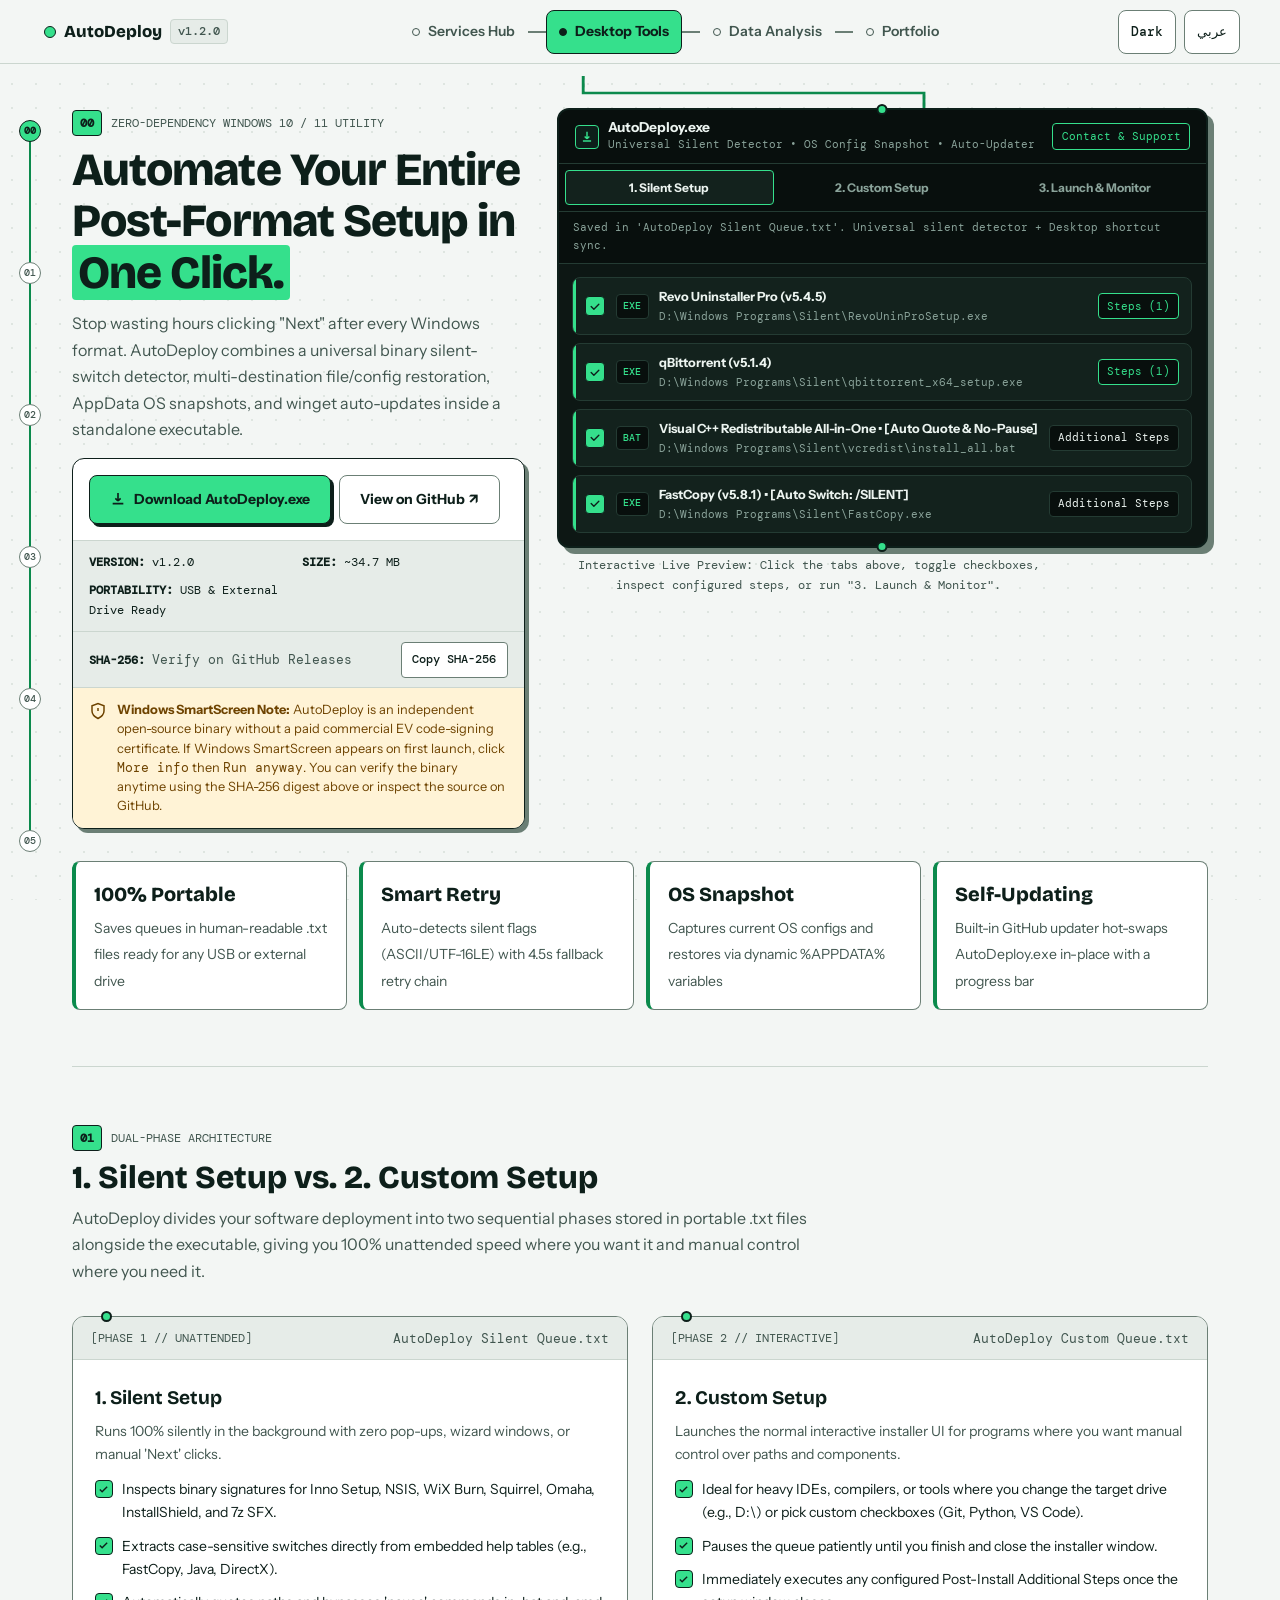
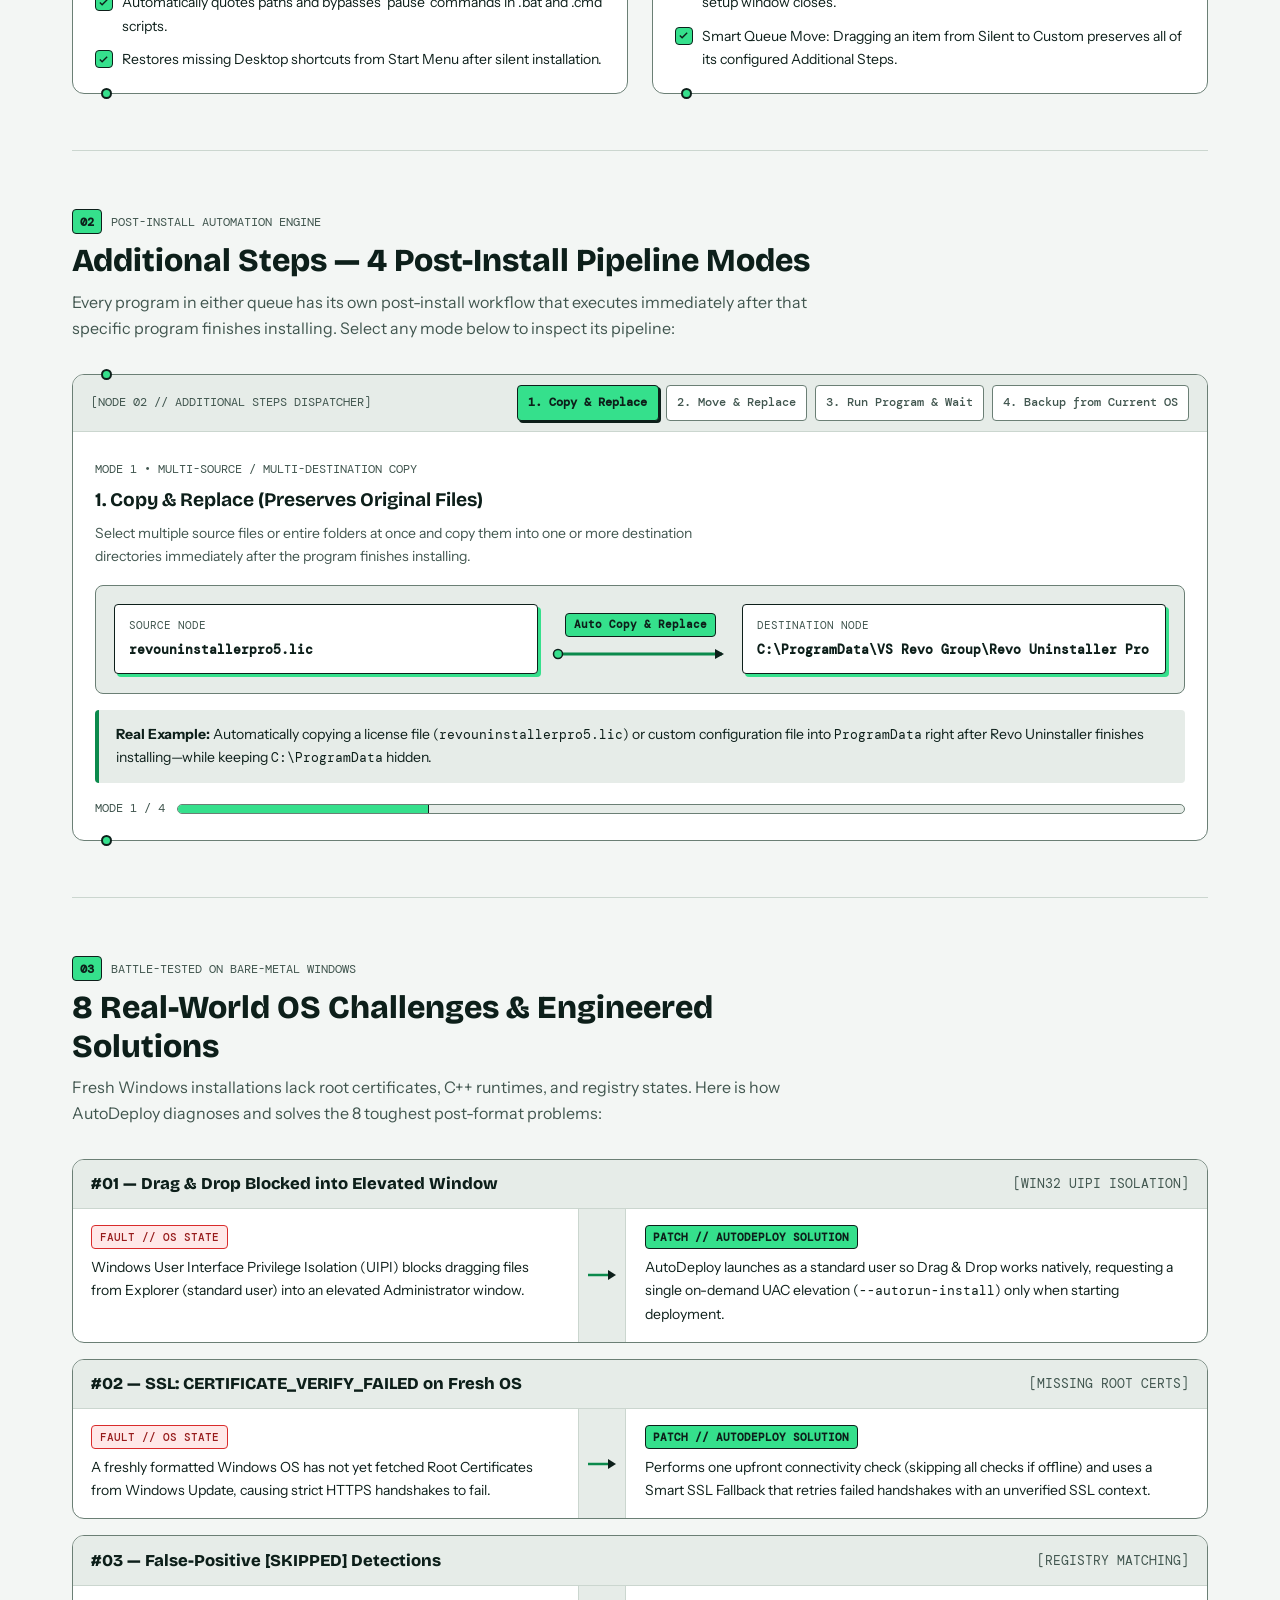
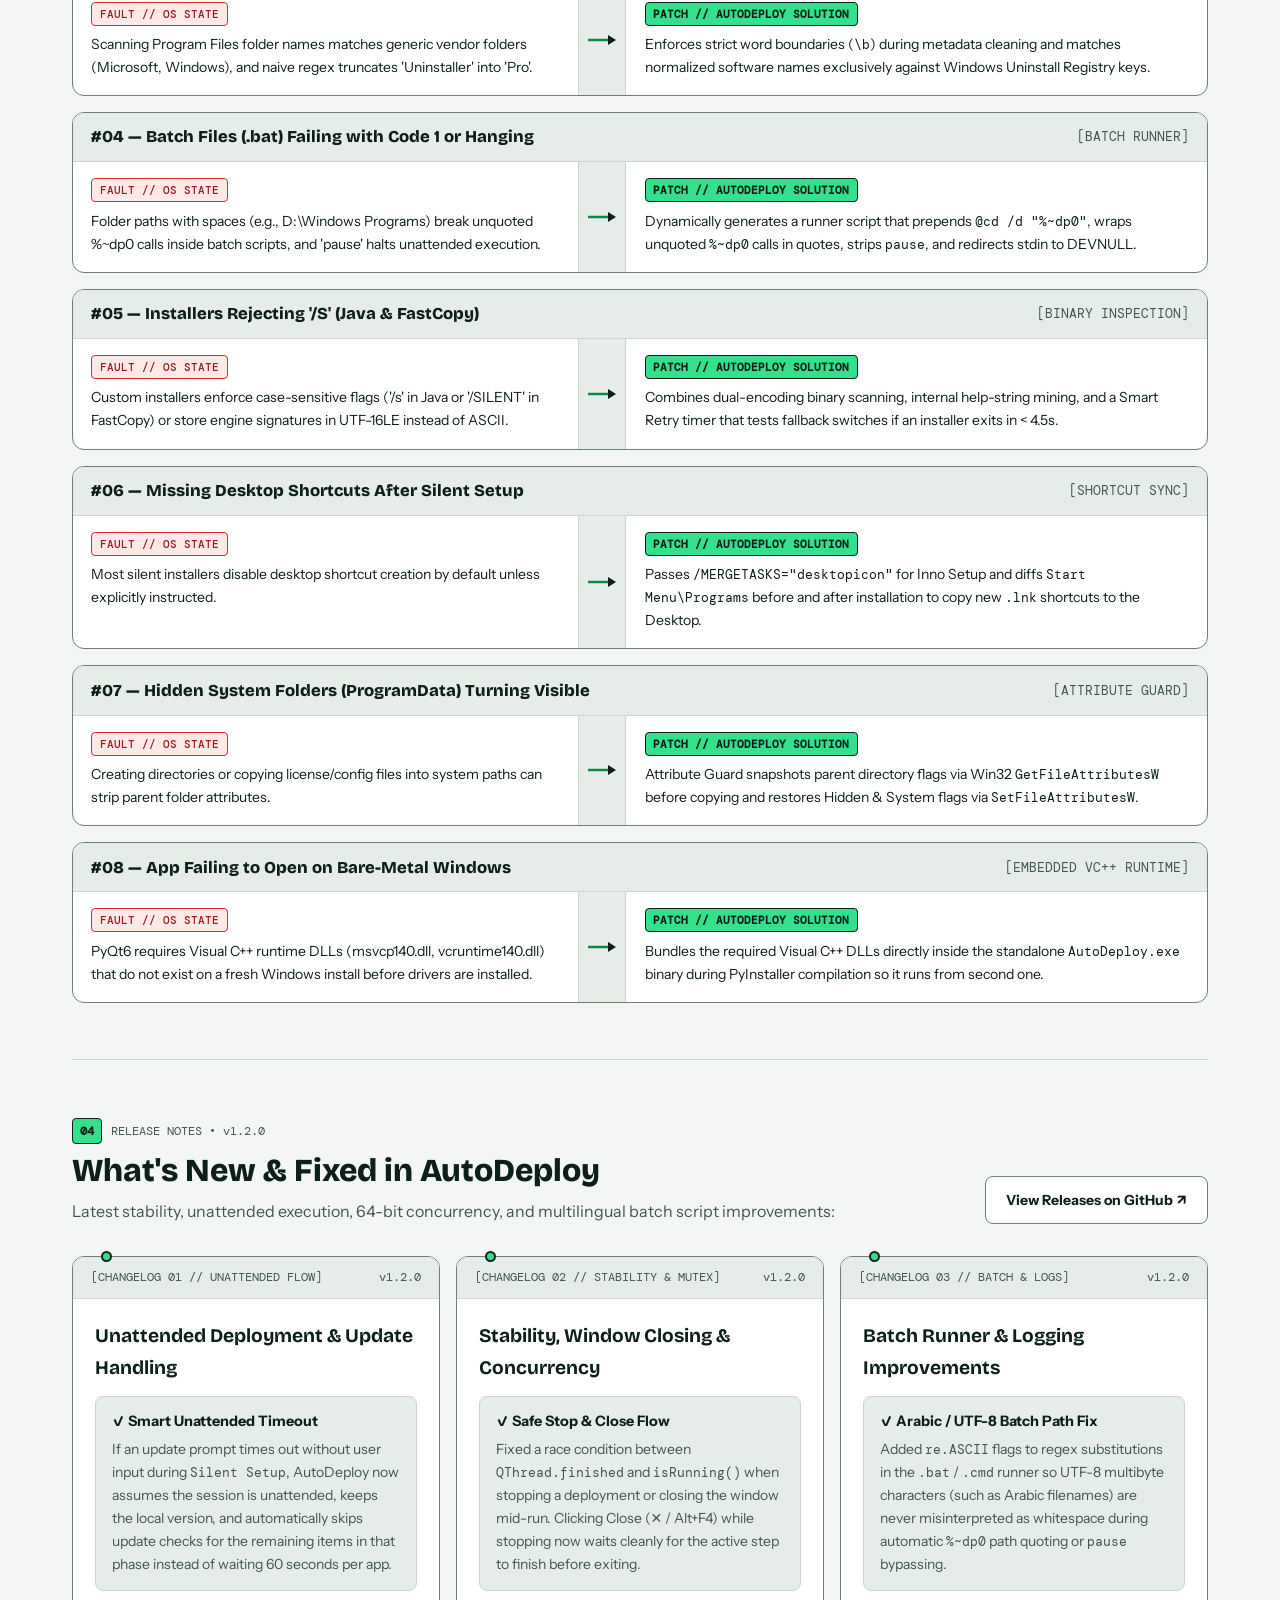
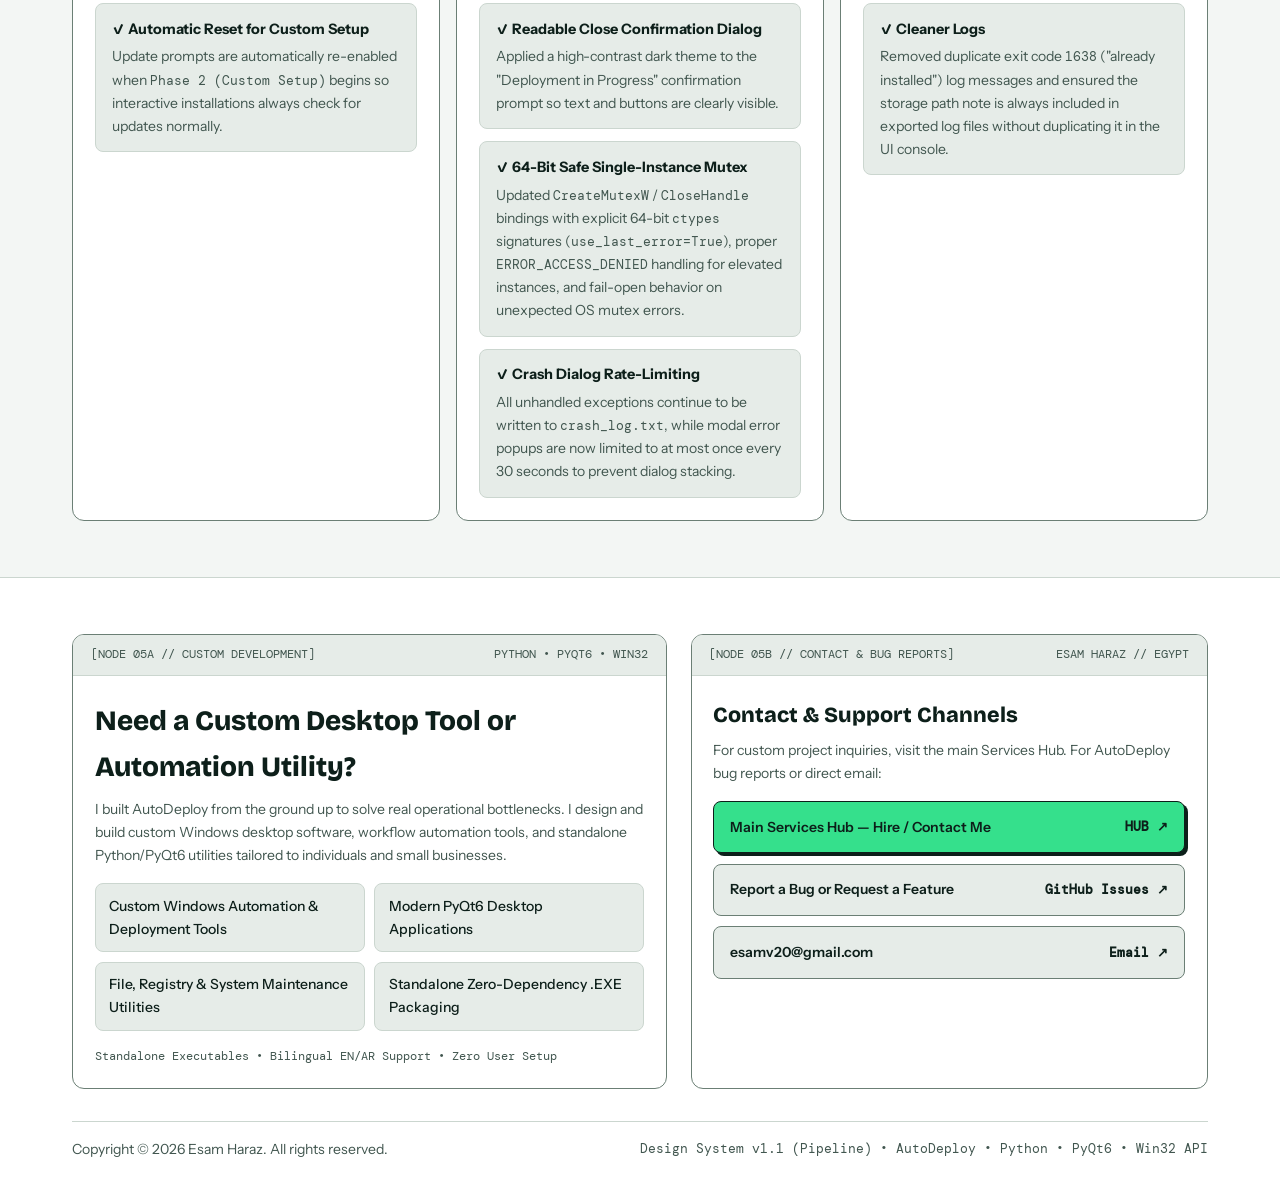
==== commit 650720bb: "Update site references and metadata in index.html" ====
--- a/assets/projects/autodeploy/index.html
+++ b/assets/projects/autodeploy/index.html
@@ -1,5 +1,5 @@
 <!DOCTYPE html>
-<html lang="en" dir="ltr" data-theme="light" data-site="desktop-tools" class="no-js">
+<html lang="en" dir="ltr" data-theme="light" data-site="autodeploy" class="no-js">
 <head>
   <meta charset="UTF-8">
   <meta name="viewport" content="width=device-width, initial-scale=1.0">
@@ -7,14 +7,15 @@
   <!-- Developer Configuration Block -->
   <script>
     window.SITE_CONFIG = {
+      baseUrl: "https://esam-haraz.github.io/Desktop-Tools/",
       currentSiteId: "desktop-tools",
-      siteDeployUrl: "https://Esam-Haraz.github.io/Desktop-Tools/",
-      hubContactUrl: "https://Esam-Haraz.github.io/hub/#contact",
+      siteDeployUrl: "https://esam-haraz.github.io/Desktop-Tools/",
+      hubContactUrl: "https://esam-haraz.github.io/hub/#contact",
       sitesGraph: [
-        { id: "hub",           labelEn: "Services Hub",  labelAr: "المركز الرئيسي",   url: "https://Esam-Haraz.github.io/hub/" },
-        { id: "desktop-tools", labelEn: "Desktop Tools", labelAr: "أدوات سطح المكتب", url: "./" },
-        { id: "data",          labelEn: "Data Analysis", labelAr: "تحليل البيانات",   url: "https://Esam-Haraz.github.io/Data-Analysis/" },
-        { id: "portfolio",     labelEn: "Portfolio",     labelAr: "معرض الأعمال",     url: "https://Esam-Haraz.github.io/portfolio/" }
+        { id: "hub",           labelEn: "Services Hub",  labelAr: "المركز الرئيسي",   url: "https://esam-haraz.github.io/hub/" },
+        { id: "desktop-tools", labelEn: "Desktop Tools", labelAr: "أدوات سطح المكتب", url: "../../../" },
+        { id: "data",          labelEn: "Data Analysis", labelAr: "تحليل البيانات",   url: "https://esam-haraz.github.io/Data-Analysis/" },
+        { id: "portfolio",     labelEn: "Portfolio",     labelAr: "معرض الأعمال",     url: "https://esam-haraz.github.io/portfolio/" }
       ],
       githubRepoUrl: "https://github.com/Esam-Haraz/AutoDeploy",
       githubIssuesUrl: "https://github.com/Esam-Haraz/AutoDeploy/issues",
@@ -26,25 +27,25 @@
   </script>
 
   <!-- Primary SEO, Canonical & Open Graph Meta Tags -->
-  <title>Desktop Tools (AutoDeploy) — Automated Windows Software Deployment &amp; OS Setup Tool</title>
+  <title>AutoDeploy — Automated Windows Software Deployment &amp; OS Setup Tool</title>
   <meta name="description" content="Standalone, zero-dependency Windows post-format deployment utility by Esam Haraz. Automates silent &amp; custom setups, AppData config backups, winget updates, and shortcut restoration.">
   <meta name="author" content="Esam Haraz">
-  <link rel="canonical" href="https://Esam-Haraz.github.io/Desktop-Tools/">
+  <link rel="canonical" href="https://esam-haraz.github.io/Desktop-Tools/assets/projects/autodeploy/">
 
   <!-- Open Graph / Social Preview -->
   <meta property="og:type" content="website">
   <meta property="og:locale" content="en_US">
   <meta property="og:locale:alternate" content="ar_EG">
-  <meta property="og:title" content="Desktop Tools — One-Click Windows Post-Format Automation">
+  <meta property="og:title" content="AutoDeploy — One-Click Windows Post-Format Automation">
   <meta property="og:description" content="Automate silent &amp; custom installations, post-install file/script chaining, portable OS config snapshots, and desktop shortcut sync in one click.">
-  <meta property="og:url" content="https://Esam-Haraz.github.io/Desktop-Tools/">
-  <meta property="og:image" content="https://Esam-Haraz.github.io/Desktop-Tools/assets/og-cover.png?v=2">
+  <meta property="og:url" content="https://esam-haraz.github.io/Desktop-Tools/assets/projects/autodeploy/">
+  <meta property="og:image" content="https://esam-haraz.github.io/Desktop-Tools/assets/projects/autodeploy/og-cover.png?v=2">
   <meta property="og:image:width" content="1200">
   <meta property="og:image:height" content="630">
   <meta name="twitter:card" content="summary_large_image">
-  <meta name="twitter:title" content="Desktop Tools — One-Click Windows Post-Format Automation">
+  <meta name="twitter:title" content="AutoDeploy — One-Click Windows Post-Format Automation">
   <meta name="twitter:description" content="Automate silent &amp; custom installations, post-install file/script chaining, portable OS config snapshots, and desktop shortcut sync in one click.">
-  <meta name="twitter:image" content="https://Esam-Haraz.github.io/Desktop-Tools/assets/og-cover.png?v=2">
+  <meta name="twitter:image" content="https://esam-haraz.github.io/Desktop-Tools/assets/projects/autodeploy/og-cover.png?v=2">
 
   <!-- Custom Technical Pipeline SVG Favicon -->
   <link rel="icon" type="image/svg+xml" href="data:image/svg+xml,%3Csvg xmlns='http://www.w3.org/2000/svg' viewBox='0 0 64 64'%3E%3Crect x='4' y='4' width='56' height='56' rx='12' fill='%230D1F1A' stroke='%2335E08C' stroke-width='4'/%3E%3Crect x='16' y='42' width='32' height='7' rx='3.5' fill='%2335E08C'/%3E%3Cpath d='M28 14 H36 V27 H43 L32 38 L21 27 H28 Z' fill='%23F3F6F4'/%3E%3C/svg%3E">
@@ -54,9 +55,9 @@
   <link rel="preconnect" href="https://fonts.gstatic.com" crossorigin>
   <link href="https://fonts.googleapis.com/css2?family=Bricolage+Grotesque:opsz,wght@12..96,700;12..96,800&family=DM+Mono:wght@400;500&family=IBM+Plex+Sans+Arabic:wght@400;500;600;700&family=Instrument+Sans:wght@400;500;600;700&display=swap" rel="stylesheet">
 
-  <!-- Shared Design System v1.1 + Desktop Tools Engine -->
-  <link rel="stylesheet" href="./assets/ds.css">
-  <script src="./assets/ds.js" defer></script>
+  <!-- Shared Design System v1.1 + AutoDeploy Engine -->
+  <link rel="stylesheet" href="./ds.css">
+  <script src="./ds.js" defer></script>
 </head>
 <body>
 
@@ -66,7 +67,7 @@
   <!-- Circular Language Wipe Curtain (Motion 4: wipe) -->
   <div class="ds-curtain" id="ds-lang-curtain" aria-hidden="true">
     <span class="ds-curtain-badge" id="ds-curtain-sub">SWITCHING TO ENGLISH (LTR)</span>
-    <span class="ds-curtain-title" id="ds-curtain-label">Desktop Tools</span>
+    <span class="ds-curtain-title" id="ds-curtain-label">AutoDeploy</span>
   </div>
 
   <!-- Toast Notification -->
@@ -78,28 +79,28 @@
   <header class="ds-header">
     <a href="#hero-section" class="ds-brand">
       <span class="ds-brand-mark" aria-hidden="true"></span>
-      <span>Desktop Tools</span>
-      <span class="ds-brand-ver" id="nav-ver-badge">AutoDeploy v1.2.0</span>
+      <span>AutoDeploy</span>
+      <span class="ds-brand-ver" id="nav-ver-badge">v1.2.0</span>
     </a>
 
     <!-- Desktop & Tablet (>= 480px) Mini Node-Graph Navigation -->
     <nav class="ds-mini-graph" id="ds-mini-graph" aria-label="Sites network navigation">
-      <a href="https://Esam-Haraz.github.io/hub/" class="ds-mini-node">
+      <a href="https://esam-haraz.github.io/hub/" class="ds-mini-node">
         <span class="ds-mini-dot" aria-hidden="true"></span>
         <span>Services Hub</span>
       </a>
       <span class="ds-mini-edge" aria-hidden="true"></span>
-      <a href="./" class="ds-mini-node is-current" aria-current="page">
+      <a href="../../../" class="ds-mini-node is-current" aria-current="page">
         <span class="ds-mini-dot" aria-hidden="true"></span>
         <span>Desktop Tools</span>
       </a>
       <span class="ds-mini-edge" aria-hidden="true"></span>
-      <a href="https://Esam-Haraz.github.io/Data-Analysis/" class="ds-mini-node">
+      <a href="https://esam-haraz.github.io/Data-Analysis/" class="ds-mini-node">
         <span class="ds-mini-dot" aria-hidden="true"></span>
         <span>Data Analysis</span>
       </a>
       <span class="ds-mini-edge" aria-hidden="true"></span>
-      <a href="https://Esam-Haraz.github.io/portfolio/" class="ds-mini-node">
+      <a href="https://esam-haraz.github.io/portfolio/" class="ds-mini-node">
         <span class="ds-mini-dot" aria-hidden="true"></span>
         <span>Portfolio</span>
       </a>
@@ -115,10 +116,10 @@
         Tools ▾
       </button>
       <div class="ds-nav-dropdown-menu" id="ds-nav-dropdown-menu" role="menu">
-        <a href="https://Esam-Haraz.github.io/hub/" role="menuitem">Services Hub ↗</a>
-        <a href="./" class="is-current" aria-current="page" role="menuitem">Desktop Tools ●</a>
-        <a href="https://Esam-Haraz.github.io/Data-Analysis/" role="menuitem">Data Analysis ↗</a>
-        <a href="https://Esam-Haraz.github.io/portfolio/" role="menuitem">Portfolio ↗</a>
+        <a href="https://esam-haraz.github.io/hub/" role="menuitem">Services Hub ↗</a>
+        <a href="../../../" class="is-current" aria-current="page" role="menuitem">Desktop Tools ●</a>
+        <a href="https://esam-haraz.github.io/Data-Analysis/" role="menuitem">Data Analysis ↗</a>
+        <a href="https://esam-haraz.github.io/portfolio/" role="menuitem">Portfolio ↗</a>
       </div>
     </div>
 
@@ -150,18 +151,22 @@
   </aside>
 
   <!-- ==========================================================================
-       MAIN CONTENT
+       MAIN CONTENT (All English Content Pre-Rendered in HTML for SEO & No-JS)
        ========================================================================== -->
   <main id="main-content" class="ds-container">
 
-    <!-- STATION 00: HERO SECTION -->
+    <!-- ========================================================================
+         STATION 00: HERO SECTION, DOWNLOAD MANIFEST & LIVE SIMULATOR
+         ======================================================================== -->
     <section class="ds-section" id="hero-section" style="padding-block-start: var(--space-3);">
+      <!-- Orchestrated Entry SVG Connector -->
       <svg class="hero-connector-svg" viewBox="0 0 1000 38" preserveAspectRatio="none" aria-hidden="true">
         <path class="hero-connect-track" d="M 450 0 L 450 18 L 750 18 L 750 38" />
         <path class="hero-connect-active" id="hero-entry-line" d="M 450 0 L 450 18 L 750 18 L 750 38" />
       </svg>
 
       <div class="hero-split">
+        <!-- Left Column: Hero Copy + Compact Download Manifest -->
         <div>
           <div class="ds-station-index">
             <span class="ds-station-num">00</span>
@@ -218,7 +223,7 @@
           </div>
         </div>
 
-        <!-- Simulator Chassis -->
+        <!-- Right Column: High-Contrast Dark Simulator Chassis -->
         <div>
           <div class="sim-chassis" aria-label="Interactive AutoDeploy Application Simulator">
             <span class="ds-port is-active ds-port-center-top" title="Pipeline Input Port"></span>
@@ -238,6 +243,7 @@
               <a href="#contact-section" class="sim-step-btn has-steps">Contact &amp; Support</a>
             </div>
 
+            <!-- Simulator Segmented Tabs -->
             <div class="sim-tabs" role="tablist" id="sim-tabs-bar" style="--active-tab: 0;">
               <span class="sim-tab-indicator" aria-hidden="true"></span>
               <button type="button" class="sim-tab-btn is-active" id="sim-tab-0" role="tab" aria-selected="true" onclick="switchSimTab(0)">1. Silent Setup</button>
@@ -249,6 +255,7 @@
               <span id="sim-top-hint">Saved in 'AutoDeploy Silent Queue.txt'. Universal silent detector + Desktop shortcut sync.</span>
             </div>
 
+            <!-- Pre-populated default stage for No-JS & instant LCP -->
             <div class="sim-stage" id="sim-stage">
               <div class="sim-row is-active-row">
                 <button type="button" class="ds-checkbox sim-q-check is-checked" aria-label="Toggle Revo Uninstaller Pro">
@@ -329,7 +336,9 @@
       </div>
     </section>
 
-    <!-- STATION 01: DUAL-PHASE QUEUE ARCHITECTURE -->
+    <!-- ========================================================================
+         STATION 01: DUAL-PHASE QUEUE ARCHITECTURE
+         ======================================================================== -->
     <section class="ds-section" id="queues-section">
       <div class="ds-section-header">
         <div class="ds-station-index">
@@ -343,6 +352,7 @@
       </div>
 
       <div class="queues-grid">
+        <!-- Phase 1: Silent Setup -->
         <article class="ds-node">
           <span class="ds-port is-active ds-port-top"></span>
           <div class="ds-node-header">
@@ -358,19 +368,27 @@
             </p>
             <ul class="queue-list">
               <li>
-                <span class="queue-tick-icon" aria-hidden="true"><svg width="11" height="11" viewBox="0 0 24 24" fill="none" stroke="currentColor" stroke-width="3"><path d="M4 12l5 5L20 6"/></svg></span>
+                <span class="queue-tick-icon" aria-hidden="true">
+                  <svg width="11" height="11" viewBox="0 0 24 24" fill="none" stroke="currentColor" stroke-width="3"><path d="M4 12l5 5L20 6"/></svg>
+                </span>
                 <span data-i18n="q1Pt1">Inspects binary signatures for Inno Setup, NSIS, WiX Burn, Squirrel, Omaha, InstallShield, and 7z SFX.</span>
               </li>
               <li>
-                <span class="queue-tick-icon" aria-hidden="true"><svg width="11" height="11" viewBox="0 0 24 24" fill="none" stroke="currentColor" stroke-width="3"><path d="M4 12l5 5L20 6"/></svg></span>
+                <span class="queue-tick-icon" aria-hidden="true">
+                  <svg width="11" height="11" viewBox="0 0 24 24" fill="none" stroke="currentColor" stroke-width="3"><path d="M4 12l5 5L20 6"/></svg>
+                </span>
                 <span data-i18n="q1Pt2">Extracts case-sensitive switches directly from embedded help tables (e.g., FastCopy, Java, DirectX).</span>
               </li>
               <li>
-                <span class="queue-tick-icon" aria-hidden="true"><svg width="11" height="11" viewBox="0 0 24 24" fill="none" stroke="currentColor" stroke-width="3"><path d="M4 12l5 5L20 6"/></svg></span>
+                <span class="queue-tick-icon" aria-hidden="true">
+                  <svg width="11" height="11" viewBox="0 0 24 24" fill="none" stroke="currentColor" stroke-width="3"><path d="M4 12l5 5L20 6"/></svg>
+                </span>
                 <span data-i18n="q1Pt3">Automatically quotes paths and bypasses 'pause' commands in .bat and .cmd scripts.</span>
               </li>
               <li>
-                <span class="queue-tick-icon" aria-hidden="true"><svg width="11" height="11" viewBox="0 0 24 24" fill="none" stroke="currentColor" stroke-width="3"><path d="M4 12l5 5L20 6"/></svg></span>
+                <span class="queue-tick-icon" aria-hidden="true">
+                  <svg width="11" height="11" viewBox="0 0 24 24" fill="none" stroke="currentColor" stroke-width="3"><path d="M4 12l5 5L20 6"/></svg>
+                </span>
                 <span data-i18n="q1Pt4">Restores missing Desktop shortcuts from Start Menu after silent installation.</span>
               </li>
             </ul>
@@ -378,6 +396,7 @@
           <span class="ds-port is-active ds-port-bottom"></span>
         </article>
 
+        <!-- Phase 2: Custom Setup -->
         <article class="ds-node">
           <span class="ds-port is-active ds-port-top"></span>
           <div class="ds-node-header">
@@ -393,19 +412,27 @@
             </p>
             <ul class="queue-list">
               <li>
-                <span class="queue-tick-icon" aria-hidden="true"><svg width="11" height="11" viewBox="0 0 24 24" fill="none" stroke="currentColor" stroke-width="3"><path d="M4 12l5 5L20 6"/></svg></span>
+                <span class="queue-tick-icon" aria-hidden="true">
+                  <svg width="11" height="11" viewBox="0 0 24 24" fill="none" stroke="currentColor" stroke-width="3"><path d="M4 12l5 5L20 6"/></svg>
+                </span>
                 <span data-i18n="q2Pt1">Ideal for heavy IDEs, compilers, or tools where you change the target drive (e.g., D:\) or pick custom checkboxes (Git, Python, VS Code).</span>
               </li>
               <li>
-                <span class="queue-tick-icon" aria-hidden="true"><svg width="11" height="11" viewBox="0 0 24 24" fill="none" stroke="currentColor" stroke-width="3"><path d="M4 12l5 5L20 6"/></svg></span>
+                <span class="queue-tick-icon" aria-hidden="true">
+                  <svg width="11" height="11" viewBox="0 0 24 24" fill="none" stroke="currentColor" stroke-width="3"><path d="M4 12l5 5L20 6"/></svg>
+                </span>
                 <span data-i18n="q2Pt2">Pauses the queue patiently until you finish and close the installer window.</span>
               </li>
               <li>
-                <span class="queue-tick-icon" aria-hidden="true"><svg width="11" height="11" viewBox="0 0 24 24" fill="none" stroke="currentColor" stroke-width="3"><path d="M4 12l5 5L20 6"/></svg></span>
+                <span class="queue-tick-icon" aria-hidden="true">
+                  <svg width="11" height="11" viewBox="0 0 24 24" fill="none" stroke="currentColor" stroke-width="3"><path d="M4 12l5 5L20 6"/></svg>
+                </span>
                 <span data-i18n="q2Pt3">Immediately executes any configured Post-Install Additional Steps once the setup window closes.</span>
               </li>
               <li>
-                <span class="queue-tick-icon" aria-hidden="true"><svg width="11" height="11" viewBox="0 0 24 24" fill="none" stroke="currentColor" stroke-width="3"><path d="M4 12l5 5L20 6"/></svg></span>
+                <span class="queue-tick-icon" aria-hidden="true">
+                  <svg width="11" height="11" viewBox="0 0 24 24" fill="none" stroke="currentColor" stroke-width="3"><path d="M4 12l5 5L20 6"/></svg>
+                </span>
                 <span data-i18n="q2Pt4">Smart Queue Move: Dragging an item from Silent to Custom preserves all of its configured Additional Steps.</span>
               </li>
             </ul>
@@ -415,7 +442,9 @@
       </div>
     </section>
 
-    <!-- STATION 02: ADDITIONAL STEPS -->
+    <!-- ========================================================================
+         STATION 02: INTERACTIVE ADDITIONAL STEPS (All 4 Modes in HTML DOM)
+         ======================================================================== -->
     <section class="ds-section" id="steps-section">
       <div class="ds-section-header">
         <div class="ds-station-index">
@@ -441,6 +470,7 @@
         </div>
 
         <div class="ds-node-body">
+          <!-- Mode 1 Panel -->
           <div class="step-mode-panel is-active" id="step-panel-0" role="tabpanel">
             <div>
               <span class="ds-mono" style="font-size:0.74rem;color:var(--ink-muted);" data-i18n="s1Badge">MODE 1 • MULTI-SOURCE / MULTI-DESTINATION COPY</span>
@@ -475,6 +505,7 @@
             </div>
           </div>
 
+          <!-- Mode 2 Panel -->
           <div class="step-mode-panel" id="step-panel-1" role="tabpanel">
             <div>
               <span class="ds-mono" style="font-size:0.74rem;color:var(--ink-muted);" data-i18n="s2Badge">MODE 2 • SAFE MULTI-DESTINATION MOVE</span>
@@ -509,6 +540,7 @@
             </div>
           </div>
 
+          <!-- Mode 3 Panel -->
           <div class="step-mode-panel" id="step-panel-2" role="tabpanel">
             <div>
               <span class="ds-mono" style="font-size:0.74rem;color:var(--ink-muted);" data-i18n="s3Badge">MODE 3 • SEQUENTIAL PROCESS CHAINING</span>
@@ -543,6 +575,7 @@
             </div>
           </div>
 
+          <!-- Mode 4 Panel -->
           <div class="step-mode-panel" id="step-panel-3" role="tabpanel">
             <div>
               <span class="ds-mono" style="font-size:0.74rem;color:var(--ink-muted);" data-i18n="s4Badge">MODE 4 • PORTABLE OS CONFIGURATION SNAPSHOT</span>
@@ -577,6 +610,7 @@
             </div>
           </div>
 
+          <!-- Pipeline Mode Progress Indicator -->
           <div style="margin-block-start:var(--space-4);display:flex;align-items:center;gap:0.75rem;">
             <span class="ds-mono" style="font-size:0.72rem;color:var(--ink-muted);white-space:nowrap;" id="step-mode-counter">MODE 1 / 4</span>
             <div class="ds-progress" id="step-mode-bar" style="--progress: 0.25;">
@@ -588,7 +622,9 @@
       </div>
     </section>
 
-    <!-- STATION 03: 8 REAL-WORLD OS CHALLENGES -->
+    <!-- ========================================================================
+         STATION 03: 8 REAL-WORLD OS CHALLENGES (FAULT -> PATCH MATRIX)
+         ======================================================================== -->
     <section class="ds-section" id="challenges-section">
       <div class="ds-section-header">
         <div class="ds-station-index">
@@ -602,6 +638,7 @@
       </div>
 
       <div class="matrix-grid">
+        <!-- Challenge 01 -->
         <article class="matrix-card" onclick="pulseMatrixArrow(this)">
           <div class="matrix-head">
             <h3 class="matrix-title" data-i18n="ch1Title">#01 — Drag &amp; Drop Blocked into Elevated Window</h3>
@@ -622,6 +659,7 @@
           </div>
         </article>
 
+        <!-- Challenge 02 -->
         <article class="matrix-card" onclick="pulseMatrixArrow(this)">
           <div class="matrix-head">
             <h3 class="matrix-title" data-i18n="ch2Title">#02 — SSL: CERTIFICATE_VERIFY_FAILED on Fresh OS</h3>
@@ -642,6 +680,7 @@
           </div>
         </article>
 
+        <!-- Challenge 03 -->
         <article class="matrix-card" onclick="pulseMatrixArrow(this)">
           <div class="matrix-head">
             <h3 class="matrix-title" data-i18n="ch3Title">#03 — False-Positive [SKIPPED] Detections</h3>
@@ -662,6 +701,7 @@
           </div>
         </article>
 
+        <!-- Challenge 04 -->
         <article class="matrix-card" onclick="pulseMatrixArrow(this)">
           <div class="matrix-head">
             <h3 class="matrix-title" data-i18n="ch4Title">#04 — Batch Files (.bat) Failing with Code 1 or Hanging</h3>
@@ -682,6 +722,7 @@
           </div>
         </article>
 
+        <!-- Challenge 05 -->
         <article class="matrix-card" onclick="pulseMatrixArrow(this)">
           <div class="matrix-head">
             <h3 class="matrix-title" data-i18n="ch5Title">#05 — Installers Rejecting '/S' (Java &amp; FastCopy)</h3>
@@ -702,6 +743,7 @@
           </div>
         </article>
 
+        <!-- Challenge 06 -->
         <article class="matrix-card" onclick="pulseMatrixArrow(this)">
           <div class="matrix-head">
             <h3 class="matrix-title" data-i18n="ch6Title">#06 — Missing Desktop Shortcuts After Silent Setup</h3>
@@ -722,6 +764,7 @@
           </div>
         </article>
 
+        <!-- Challenge 07 -->
         <article class="matrix-card" onclick="pulseMatrixArrow(this)">
           <div class="matrix-head">
             <h3 class="matrix-title" data-i18n="ch7Title">#07 — Hidden System Folders (ProgramData) Turning Visible</h3>
@@ -742,6 +785,7 @@
           </div>
         </article>
 
+        <!-- Challenge 08 -->
         <article class="matrix-card" onclick="pulseMatrixArrow(this)">
           <div class="matrix-head">
             <h3 class="matrix-title" data-i18n="ch8Title">#08 — App Failing to Open on Bare-Metal Windows</h3>
@@ -764,7 +808,9 @@
       </div>
     </section>
 
-    <!-- STATION 04: RELEASE CHANGELOG -->
+    <!-- ========================================================================
+         STATION 04: RELEASE CHANGELOG & LIVE GITHUB API FEED
+         ======================================================================== -->
     <section class="ds-section" id="changelog-section" style="border-block-end:none;">
       <div class="changelog-header-row">
         <div class="ds-section-header">
@@ -784,6 +830,7 @@
       </div>
 
       <div class="changelog-grid">
+        <!-- Category 1 -->
         <article class="ds-node">
           <span class="ds-port is-active ds-port-top"></span>
           <div class="ds-node-header">
@@ -811,6 +858,7 @@
           </div>
         </article>
 
+        <!-- Category 2 -->
         <article class="ds-node">
           <span class="ds-port is-active ds-port-top"></span>
           <div class="ds-node-header">
@@ -850,6 +898,7 @@
           </div>
         </article>
 
+        <!-- Category 3 -->
         <article class="ds-node">
           <span class="ds-port is-active ds-port-top"></span>
           <div class="ds-node-header">
@@ -881,11 +930,14 @@
 
   </main>
 
-  <!-- STATION 05: FOOTER & CONTACT -->
+  <!-- ==========================================================================
+       STATION 05: SHARED FOOTER, CUSTOM SERVICES PITCH & MINIMAL CONTACT ROUTER
+       ========================================================================== -->
   <footer class="ds-footer" id="contact-section">
     <div class="ds-container">
       <div class="ds-footer-grid">
 
+        <!-- Custom Automation Services Pitch Node -->
         <div class="ds-node">
           <div class="ds-node-header">
             <span>[NODE 05A // CUSTOM DEVELOPMENT]</span>
@@ -912,6 +964,7 @@
           </div>
         </div>
 
+        <!-- Minimal Contact Routing Node -->
         <div class="ds-node">
           <div class="ds-node-header">
             <span>[NODE 05B // CONTACT &amp; BUG REPORTS]</span>
@@ -926,7 +979,7 @@
             </p>
 
             <div class="contact-routes-list" id="contact-routes-list">
-              <a href="https://Esam-Haraz.github.io/hub/#contact" class="contact-route-link is-hub-primary" id="link-hub-contact">
+              <a href="https://esam-haraz.github.io/hub/#contact" class="contact-route-link is-hub-primary" id="link-hub-contact">
                 <span data-i18n="lblHubContact">Main Services Hub — Hire / Contact Me</span>
                 <span class="ds-mono">HUB ↗</span>
               </a>
@@ -948,7 +1001,7 @@
 
       <div class="ds-copyright-bar">
         <span data-i18n="footerCopy">Copyright © 2026 Esam Haraz. All rights reserved.</span>
-        <span class="ds-mono">Design System v1.1 (Pipeline) • Desktop Tools • AutoDeploy • Python • PyQt6</span>
+        <span class="ds-mono">Design System v1.1 (Pipeline) • AutoDeploy • Python • PyQt6 • Win32 API</span>
       </div>
     </div>
   </footer>
--- a/assets/projects/autodeploy/ds.css
+++ b/assets/projects/autodeploy/ds.css
@@ -0,0 +1,1591 @@
+/* ============================================================================
+   DESIGN SYSTEM v1.1 + AUTODEPLOY STYLES
+   Author: Esam Haraz
+   Path: AutoDeploy/assets/ds.css
+   ============================================================================ */
+
+@view-transition {
+  navigation: auto;
+}
+
+/* ----------------------------------------------------------------------------
+   1. DESIGN TOKENS (LIGHT PAPER DEFAULT & DEEP FOREST DARK MODE)
+   ---------------------------------------------------------------------------- */
+:root {
+  /* Base Surfaces — Paper Light Mode (Default) */
+  --bg-paper: #F3F6F4;
+  --bg-surface: #FFFFFF;
+  --bg-sunken: #E6ECE8;
+  --ink: #0D1F1A;
+  --ink-muted: #41564F;
+
+  /* Structural Rules (WCAG AA Non-Text Contrast >= 3:1) */
+  --rule: #CBD6CF;
+  --rule-strong: #6B7F75;
+
+  /* Interactive Focus & Links */
+  --cobalt: #2B59FF;
+  --ink-on-accent: #0D1F1A;
+
+  /* Semantic Status Tokens (WCAG AA Verified) */
+  --status-warn-bg: #FFF3D6;
+  --status-warn-border: #D99600;
+  --status-warn-ink: #6E4300;
+  --status-err-bg: #FFE8E8;
+  --status-err-border: #D92B2B;
+  --status-err-ink: #961B1B;
+
+  /* Ecosystem Accent Palette */
+  --accent-deploy: #35E08C; /* AutoDeploy Mint */
+  --accent-data: #FFB020;   /* Data Analysis Amber */
+  --accent-folio: #FF6F59;  /* Engineering Portfolio Coral */
+  --accent-hub: #527BFF;    /* Services Hub Cobalt */
+
+  /* Active Site Accent & High-Contrast Line Token */
+  --site-accent: var(--accent-deploy);
+  --accent-line: #0B8A4C;
+
+  /* Dedicated High-Contrast Simulator Chassis Tokens */
+  --sim-bg: #0D1714;
+  --sim-surface: #13221D;
+  --sim-sunken: #080F0D;
+  --sim-rule: #243B33;
+  --sim-ink: #ECF4F0;
+  --sim-muted: #8AA39A;
+
+  /* Typography Tokens */
+  --font-display: 'Bricolage Grotesque', 'IBM Plex Sans Arabic', system-ui, -apple-system, sans-serif;
+  --font-sans: 'Instrument Sans', 'IBM Plex Sans Arabic', system-ui, -apple-system, sans-serif;
+  --font-mono: 'DM Mono', ui-monospace, SFMono-Regular, Menlo, Consolas, monospace;
+
+  --text-hero: clamp(2rem, 3.6vw, 3.15rem);
+  --text-h2: clamp(1.45rem, 2.5vw, 2.1rem);
+  --text-h3: clamp(1.1rem, 1.5vw, 1.3rem);
+  --text-body: 1rem;
+  --text-sm: 0.875rem;
+  --text-mono: 0.8125rem;
+
+  /* Spacing Scale (4px Base) */
+  --space-1: 0.25rem;
+  --space-2: 0.5rem;
+  --space-3: 0.75rem;
+  --space-4: 1rem;
+  --space-5: 1.5rem;
+  --space-6: 2rem;
+  --space-8: 3.5rem;
+  --space-10: 5rem;
+
+  /* Technical Border Radii */
+  --radius-sm: 4px;
+  --radius-md: 8px;
+  --radius-lg: 12px;
+  --radius-pill: 999px;
+
+  /* Motion Vocabulary (Strictly 4 Primitives Across All Sites) */
+  --motion-fill-dur: 340ms;
+  --motion-fill-ease: cubic-bezier(0.22, 1, 0.36, 1);
+  --motion-tick-dur: 240ms;
+  --motion-tick-ease: cubic-bezier(0.34, 1.56, 0.64, 1);
+  --motion-connect-dur: 560ms;
+  --motion-connect-ease: cubic-bezier(0.65, 0, 0.35, 1);
+  --motion-wipe-dur: 560ms;
+  --motion-wipe-ease: cubic-bezier(0.76, 0, 0.24, 1);
+
+  /* Layout Dimensions */
+  --header-h: 64px;
+  --container-max: 1240px;
+}
+
+/* Per-Site Declarative Accent Hook */
+html[data-site="autodeploy"] {
+  --site-accent: var(--accent-deploy);
+  --accent-line: #0B8A4C;
+}
+
+html[data-site="data"] {
+  --site-accent: var(--accent-data);
+  --accent-line: #9A5B00;
+}
+
+html[data-site="portfolio"] {
+  --site-accent: var(--accent-folio);
+  --accent-line: #B83B28;
+}
+
+html[data-site="hub"] {
+  --site-accent: var(--accent-hub);
+  --accent-line: #2B59FF;
+}
+
+/* Dark Mode Tokens — Deep Forest Ink */
+html[data-theme="dark"] {
+  --bg-paper: #0B1411;
+  --bg-surface: #12201B;
+  --bg-sunken: #070D0B;
+  --ink: #ECF2EF;
+  --ink-muted: #98ADA5;
+  --rule: #22362F;
+  --rule-strong: #4F7A6A;
+  --cobalt: #6E90FF;
+  --accent-line: var(--site-accent);
+
+  --status-warn-bg: #261C06;
+  --status-warn-border: #B88200;
+  --status-warn-ink: #FFD470;
+  --status-err-bg: #291111;
+  --status-err-border: #C92A2A;
+  --status-err-ink: #FFA8A8;
+
+  --sim-bg: #060B09;
+  --sim-surface: #0D1714;
+  --sim-sunken: #030605;
+  --sim-rule: #2A473D;
+}
+
+/* Respect OS Reduced Motion Preference */
+@media (prefers-reduced-motion: reduce) {
+  :root {
+    --motion-fill-dur: 0ms;
+    --motion-tick-dur: 0ms;
+    --motion-connect-dur: 0ms;
+    --motion-wipe-dur: 0ms;
+  }
+  *, *::before, *::after {
+    animation-duration: 0.01ms !important;
+    animation-iteration-count: 1 !important;
+    transition-duration: 0.01ms !important;
+    scroll-behavior: auto !important;
+  }
+}
+
+/* ----------------------------------------------------------------------------
+   2. RESET & BASE TYPOGRAPHY
+   ---------------------------------------------------------------------------- */
+*, *::before, *::after {
+  box-sizing: border-box;
+  margin: 0;
+  padding: 0;
+}
+
+html {
+  background-color: var(--bg-paper);
+  color: var(--ink);
+  font-family: var(--font-sans);
+  font-size: 16px;
+  line-height: 1.65;
+  scroll-behavior: smooth;
+  scroll-padding-top: calc(var(--header-h) + var(--space-4));
+  -webkit-text-size-adjust: 100%;
+}
+
+body {
+  background-color: var(--bg-paper);
+  color: var(--ink);
+  min-height: 100dvh;
+  overflow-x: hidden;
+  position: relative;
+  transition: background-color 0.2s ease, color 0.2s ease;
+}
+
+/* Subtle Technical Dot Matrix on Paper */
+body::before {
+  content: "";
+  position: fixed;
+  inset: 0;
+  pointer-events: none;
+  z-index: 0;
+  background-image: radial-gradient(var(--rule) 1px, transparent 1px);
+  background-size: 24px 24px;
+  opacity: 0.55;
+}
+
+a {
+  color: inherit;
+  text-decoration: none;
+}
+
+button {
+  font: inherit;
+  color: inherit;
+  background: none;
+  border: none;
+  cursor: pointer;
+}
+
+ul, ol {
+  list-style: none;
+}
+
+:focus-visible {
+  outline: 2.5px solid var(--cobalt);
+  outline-offset: 3px;
+  border-radius: var(--radius-sm);
+}
+
+.ds-skip-link {
+  position: fixed;
+  inset-block-start: -100px;
+  inset-inline-start: var(--space-4);
+  z-index: 10000;
+  background: var(--site-accent);
+  color: var(--ink-on-accent);
+  font-weight: 700;
+  padding: 0.6rem 1rem;
+  border: 2px solid var(--ink);
+  border-radius: var(--radius-md);
+}
+
+.ds-skip-link:focus {
+  inset-block-start: var(--space-3);
+}
+
+code, pre, .ds-mono {
+  font-family: var(--font-mono);
+  font-size: var(--text-mono);
+  direction: ltr;
+  unicode-bidi: isolate;
+}
+
+p, li {
+  max-width: 72ch;
+}
+
+/* ----------------------------------------------------------------------------
+   3. CIRCULAR WIPE CURTAIN (.ds-curtain)
+   ---------------------------------------------------------------------------- */
+.ds-curtain {
+  position: fixed;
+  inset: 0;
+  z-index: 9999;
+  pointer-events: none;
+  background: var(--ink);
+  color: var(--bg-paper);
+  display: flex;
+  flex-direction: column;
+  align-items: center;
+  justify-content: center;
+  gap: var(--space-3);
+  clip-path: circle(0% at 92% 4%);
+  transition: clip-path var(--motion-wipe-dur) var(--motion-wipe-ease);
+}
+
+.ds-curtain-badge {
+  background: var(--site-accent);
+  color: var(--ink-on-accent);
+  font-family: var(--font-mono);
+  font-weight: 600;
+  font-size: var(--text-sm);
+  padding: 0.25rem 0.75rem;
+  border-radius: var(--radius-sm);
+}
+
+.ds-curtain-title {
+  font-family: var(--font-display);
+  font-size: clamp(1.6rem, 3.2vw, 2.4rem);
+  font-weight: 800;
+}
+
+/* ----------------------------------------------------------------------------
+   4. UNIFIED SITE HEADER, MINI NODE-GRAPH NAV & MOBILE DROPDOWN
+      (Matches Data Analysis Header Shape, Labels & Button Placement)
+   ---------------------------------------------------------------------------- */
+.ds-header {
+  position: sticky;
+  inset-block-start: 0;
+  z-index: 1000;
+  block-size: var(--header-h);
+  background-color: var(--bg-paper);
+  border-block-end: 1px solid var(--rule);
+  padding-inline: clamp(1rem, 4vw, 2.5rem);
+  display: flex;
+  align-items: center;
+  justify-content: space-between;
+  gap: var(--space-3);
+}
+
+.ds-brand {
+  display: inline-flex;
+  align-items: center;
+  gap: var(--space-2);
+  font-family: var(--font-display);
+  font-weight: 800;
+  font-size: 1.05rem;
+  min-block-size: 44px;
+  padding-inline: var(--space-1);
+}
+
+.ds-brand-mark {
+  inline-size: 12px;
+  block-size: 12px;
+  border-radius: var(--radius-pill);
+  background-color: var(--site-accent);
+  border: 1.5px solid var(--ink);
+  flex-shrink: 0;
+}
+
+.ds-brand-ver {
+  font-family: var(--font-mono);
+  font-size: 0.72rem;
+  font-weight: 500;
+  background: var(--bg-sunken);
+  color: var(--ink-muted);
+  border: 1px solid var(--rule);
+  padding: 0.1rem 0.45rem;
+  border-radius: var(--radius-sm);
+}
+
+/* Desktop & Tablet (>= 480px) Mini Node-Graph Navigation */
+.ds-mini-graph {
+  display: flex;
+  align-items: center;
+  gap: 0;
+  overflow-x: auto;
+  scrollbar-width: none;
+}
+
+.ds-mini-graph::-webkit-scrollbar {
+  display: none;
+}
+
+.ds-mini-node {
+  display: inline-flex;
+  align-items: center;
+  gap: var(--space-2);
+  min-block-size: 44px;
+  padding-inline: var(--space-3);
+  font-size: var(--text-sm);
+  font-weight: 600;
+  color: var(--ink-muted);
+  border: 1px solid transparent;
+  border-radius: var(--radius-md);
+  white-space: nowrap;
+  transition: color 180ms ease, border-color 180ms ease, background-color 180ms ease;
+}
+
+.ds-mini-node:hover {
+  color: var(--ink);
+  background-color: var(--bg-surface);
+  border-color: var(--rule-strong);
+}
+
+.ds-mini-node[aria-current="page"],
+.ds-mini-node.is-current {
+  background-color: var(--site-accent);
+  color: var(--ink-on-accent);
+  border-color: var(--ink);
+  font-weight: 700;
+}
+
+.ds-mini-dot {
+  inline-size: 8px;
+  block-size: 8px;
+  border-radius: var(--radius-pill);
+  border: 1.5px solid currentColor;
+  background-color: transparent;
+}
+
+.ds-mini-node.is-current .ds-mini-dot {
+  background-color: var(--ink-on-accent);
+}
+
+.ds-mini-edge {
+  inline-size: 18px;
+  block-size: 2px;
+  background-color: var(--rule-strong);
+  flex-shrink: 0;
+}
+
+/* Mobile (< 480px) Site Switcher Dropdown */
+.ds-nav-dropdown {
+  display: none;
+  position: relative;
+}
+
+.ds-nav-dropdown-btn {
+  display: inline-flex;
+  align-items: center;
+  justify-content: center;
+  gap: var(--space-2);
+  min-block-size: 44px;
+  min-inline-size: 44px;
+  padding-inline: var(--space-3);
+  background-color: var(--site-accent);
+  color: var(--ink-on-accent);
+  border: 1.5px solid var(--ink);
+  border-radius: var(--radius-md);
+  font-family: var(--font-sans);
+  font-size: var(--text-sm);
+  font-weight: 700;
+  cursor: pointer;
+}
+
+.ds-nav-dropdown-menu {
+  position: absolute;
+  inset-block-start: calc(100% + 6px);
+  inset-inline-start: 0;
+  min-inline-size: 210px;
+  background-color: var(--bg-surface);
+  border: 1.5px solid var(--rule-strong);
+  border-radius: var(--radius-md);
+  box-shadow: 4px 4px 0 var(--ink);
+  padding: var(--space-2);
+  display: none;
+  flex-direction: column;
+  gap: var(--space-1);
+  z-index: 950;
+}
+
+.ds-nav-dropdown-menu.is-open {
+  display: flex;
+}
+
+.ds-nav-dropdown-menu a {
+  display: flex;
+  align-items: center;
+  justify-content: space-between;
+  min-block-size: 44px;
+  padding-inline: var(--space-3);
+  border-radius: var(--radius-sm);
+  font-size: var(--text-sm);
+  font-weight: 600;
+  color: var(--ink);
+}
+
+.ds-nav-dropdown-menu a:hover {
+  background-color: var(--bg-sunken);
+}
+
+.ds-nav-dropdown-menu a.is-current {
+  background-color: var(--site-accent);
+  color: var(--ink-on-accent);
+  font-weight: 700;
+}
+
+@media (max-width: 479px) {
+  .ds-mini-graph {
+    display: none;
+  }
+  .ds-nav-dropdown {
+    display: block;
+  }
+}
+
+.ds-header-controls {
+  display: flex;
+  align-items: center;
+  gap: var(--space-2);
+}
+
+.ds-icon-btn {
+  display: inline-flex;
+  align-items: center;
+  justify-content: center;
+  gap: var(--space-1);
+  min-block-size: 44px;
+  min-inline-size: 44px;
+  padding-inline: var(--space-3);
+  background-color: var(--bg-surface);
+  color: var(--ink);
+  border: 1px solid var(--rule-strong);
+  border-radius: var(--radius-md);
+  font-family: var(--font-mono);
+  font-size: var(--text-mono);
+  font-weight: 500;
+  cursor: pointer;
+  transition: background-color 180ms ease, border-color 180ms ease;
+}
+
+.ds-icon-btn:hover {
+  background-color: var(--bg-sunken);
+  border-color: var(--ink);
+}
+
+/* ----------------------------------------------------------------------------
+   5. PIPELINE SCROLL RAIL (Desktop) & TOP PROGRESS BAR (Mobile)
+   ---------------------------------------------------------------------------- */
+.ds-mobile-progress {
+  position: fixed;
+  inset-block-start: var(--header-h);
+  inset-inline: 0;
+  height: 3px;
+  background: var(--rule);
+  z-index: 990;
+  display: block;
+  pointer-events: none;
+}
+
+.ds-mobile-progress-fill {
+  height: 100%;
+  width: calc(var(--scroll-progress, 0) * 100%);
+  background: var(--accent-line);
+  transition: width 80ms linear;
+}
+
+.ds-rail {
+  position: fixed;
+  top: 120px;
+  bottom: 48px;
+  inset-inline-start: 16px;
+  width: 28px;
+  z-index: 500;
+  display: none;
+  flex-direction: column;
+  align-items: center;
+  justify-content: space-between;
+}
+
+@media (min-width: 1240px) {
+  .ds-rail {
+    display: flex;
+  }
+  .ds-mobile-progress {
+    display: none;
+  }
+}
+
+.ds-rail-track {
+  position: absolute;
+  top: 10px;
+  bottom: 10px;
+  width: 2px;
+  background: var(--rule);
+  z-index: 0;
+}
+
+.ds-rail-fill {
+  width: 100%;
+  height: calc(var(--scroll-progress, 0) * 100%);
+  background: var(--accent-line);
+  transition: height 90ms linear;
+}
+
+@supports (animation-timeline: scroll()) {
+  @keyframes dsScrollFillWidth {
+    from { width: 0%; }
+    to { width: 100%; }
+  }
+  @keyframes dsScrollFillHeight {
+    from { height: 0%; }
+    to { height: 100%; }
+  }
+  .ds-mobile-progress-fill {
+    width: 100%;
+    animation: dsScrollFillWidth linear both;
+    animation-timeline: scroll(root block);
+  }
+  .ds-rail-fill {
+    height: 100%;
+    animation: dsScrollFillHeight linear both;
+    animation-timeline: scroll(root block);
+  }
+}
+
+.ds-rail-node {
+  position: relative;
+  z-index: 1;
+  width: 22px;
+  height: 22px;
+  border-radius: 50%;
+  background: var(--bg-surface);
+  border: 1.5px solid var(--rule-strong);
+  font-family: var(--font-mono);
+  font-size: 0.62rem;
+  font-weight: 500;
+  display: flex;
+  align-items: center;
+  justify-content: center;
+  color: var(--ink-muted);
+  transition: background-color 0.2s ease, border-color 0.2s ease, color 0.2s ease;
+}
+
+.ds-rail-node.is-reached {
+  background: var(--site-accent);
+  border-color: var(--ink);
+  color: var(--ink-on-accent);
+  font-weight: 700;
+}
+
+/* ----------------------------------------------------------------------------
+   6. SHARED NODES, PORTS, BUTTONS, CHECKBOXES, PROGRESS & TOAST
+   ---------------------------------------------------------------------------- */
+.ds-container {
+  position: relative;
+  z-index: 1;
+  max-width: var(--container-max);
+  margin-inline: auto;
+  padding-inline: clamp(1rem, 4.5vw, 3.25rem);
+}
+
+.ds-section {
+  padding-block: var(--space-8);
+  border-block-end: 1px solid var(--rule);
+  position: relative;
+}
+
+.ds-section-header {
+  margin-block-end: var(--space-6);
+  max-width: 70ch;
+}
+
+.ds-station-index {
+  display: inline-flex;
+  align-items: center;
+  gap: 0.55rem;
+  font-family: var(--font-mono);
+  font-size: 0.76rem;
+  color: var(--ink-muted);
+  margin-block-end: var(--space-2);
+}
+
+.ds-station-num {
+  background: var(--site-accent);
+  color: var(--ink-on-accent);
+  font-weight: 700;
+  padding: 0.1rem 0.45rem;
+  border-radius: var(--radius-sm);
+  border: 1px solid var(--ink);
+}
+
+.ds-section-title {
+  font-family: var(--font-display);
+  font-size: var(--text-h2);
+  font-weight: 800;
+  line-height: 1.2;
+  margin-block-end: var(--space-2);
+}
+
+html[dir="rtl"] .ds-section-title {
+  line-height: 1.32;
+}
+
+.ds-section-desc {
+  color: var(--ink-muted);
+  font-size: var(--text-body);
+}
+
+/* Node Card (.ds-node) */
+.ds-node {
+  background: var(--bg-surface);
+  border: 1px solid var(--rule-strong);
+  border-radius: var(--radius-lg);
+  position: relative;
+  transition: border-color 0.18s ease, box-shadow 0.18s ease;
+}
+
+.ds-node:hover {
+  border-color: var(--ink);
+  box-shadow: 3px 3px 0 var(--ink);
+}
+
+.ds-node-header {
+  display: flex;
+  align-items: center;
+  justify-content: space-between;
+  gap: var(--space-2);
+  padding: 0.65rem 1.1rem;
+  background: var(--bg-sunken);
+  border-block-end: 1px solid var(--rule);
+  border-start-start-radius: calc(var(--radius-lg) - 1px);
+  border-start-end-radius: calc(var(--radius-lg) - 1px);
+  font-family: var(--font-mono);
+  font-size: 0.74rem;
+  color: var(--ink-muted);
+  flex-wrap: wrap;
+}
+
+.ds-node-body {
+  padding: 1.35rem;
+}
+
+/* Attachment Port (.ds-port) */
+.ds-port {
+  width: 11px;
+  height: 11px;
+  border-radius: 50%;
+  background: var(--bg-surface);
+  border: 2px solid var(--rule-strong);
+  position: absolute;
+  z-index: 3;
+}
+
+.ds-port.is-active {
+  background: var(--site-accent);
+  border-color: var(--ink);
+}
+
+.ds-port-top { top: -6px; inset-inline-start: 28px; }
+.ds-port-bottom { bottom: -6px; inset-inline-start: 28px; }
+.ds-port-center-top { top: -6px; left: 50%; transform: translateX(-50%); }
+.ds-port-center-bottom { bottom: -6px; left: 50%; transform: translateX(-50%); }
+
+/* Buttons (.ds-btn) */
+.ds-btn {
+  display: inline-flex;
+  align-items: center;
+  justify-content: center;
+  gap: 0.5rem;
+  min-block-size: 44px;
+  padding: 0.72rem 1.25rem;
+  border-radius: var(--radius-md);
+  font-weight: 700;
+  font-size: var(--text-sm);
+  border: 1.5px solid var(--ink);
+  transition: box-shadow 0.15s ease, background-color 0.15s ease;
+  cursor: pointer;
+}
+
+.ds-btn-primary {
+  background: var(--site-accent);
+  color: var(--ink-on-accent);
+  box-shadow: 3px 3px 0 var(--ink);
+}
+
+.ds-btn-primary:hover {
+  box-shadow: 1px 1px 0 var(--ink);
+}
+
+.ds-btn-secondary {
+  background: var(--bg-surface);
+  color: var(--ink);
+  border-color: var(--rule-strong);
+}
+
+.ds-btn-secondary:hover {
+  border-color: var(--ink);
+  box-shadow: 2px 2px 0 var(--ink);
+}
+
+.ds-chip-btn {
+  display: inline-flex;
+  align-items: center;
+  gap: 0.35rem;
+  min-block-size: 36px;
+  padding: 0.25rem 0.65rem;
+  border-radius: var(--radius-sm);
+  background: var(--bg-surface);
+  border: 1px solid var(--rule-strong);
+  font-family: var(--font-mono);
+  font-size: 0.74rem;
+  font-weight: 500;
+  transition: border-color 0.15s ease, box-shadow 0.15s ease;
+}
+
+.ds-chip-btn:hover,
+.ds-chip-btn.is-active {
+  border-color: var(--ink);
+  box-shadow: 2px 2px 0 var(--ink);
+}
+
+.ds-chip-btn.is-active {
+  background: var(--site-accent);
+  color: var(--ink-on-accent);
+  font-weight: 700;
+}
+
+/* Stroke-Draw Checkbox (.ds-checkbox — Motion 2: tick) */
+.ds-checkbox {
+  width: 20px;
+  height: 20px;
+  border-radius: var(--radius-sm);
+  border: 1.5px solid var(--rule-strong);
+  background: var(--bg-surface);
+  display: inline-flex;
+  align-items: center;
+  justify-content: center;
+  cursor: pointer;
+  flex-shrink: 0;
+  transition: background-color 0.15s ease, border-color 0.15s ease;
+}
+
+.ds-checkbox svg {
+  width: 13px;
+  height: 13px;
+  stroke: var(--ink-on-accent);
+  stroke-width: 2.5;
+  stroke-linecap: round;
+  stroke-linejoin: round;
+  fill: none;
+  stroke-dasharray: 20;
+  stroke-dashoffset: 20;
+  transition: stroke-dashoffset var(--motion-tick-dur) var(--motion-tick-ease);
+}
+
+.ds-checkbox.is-checked {
+  background: var(--site-accent);
+  border-color: var(--ink);
+}
+
+.ds-checkbox.is-checked svg {
+  stroke-dashoffset: 0;
+}
+
+/* Horizontal Progress Bar (.ds-progress — Motion 1: fill) */
+.ds-progress {
+  width: 100%;
+  height: 10px;
+  background: var(--bg-sunken);
+  border: 1px solid var(--rule-strong);
+  border-radius: var(--radius-pill);
+  overflow: hidden;
+}
+
+.ds-progress-fill {
+  height: 100%;
+  width: calc(var(--progress, 1) * 100%);
+  background: var(--site-accent);
+  border-inline-end: 1.5px solid var(--ink);
+  transition: width var(--motion-fill-dur) var(--motion-fill-ease);
+}
+
+/* Solid Accent Marker Highlight */
+.ds-accent-box {
+  background: var(--site-accent);
+  color: var(--ink-on-accent);
+  padding-inline: 0.35rem;
+  border-radius: var(--radius-sm);
+  box-decoration-break: clone;
+  -webkit-box-decoration-break: clone;
+}
+
+/* Toast Notification */
+.ds-toast {
+  position: fixed;
+  bottom: 24px;
+  inset-inline-end: 24px;
+  z-index: 9500;
+  background: var(--ink);
+  color: var(--bg-paper);
+  border: 2px solid var(--site-accent);
+  border-radius: var(--radius-md);
+  padding: 0.75rem 1.1rem;
+  font-size: var(--text-sm);
+  font-weight: 600;
+  box-shadow: 4px 4px 0 rgba(0, 0, 0, 0.25);
+  opacity: 0;
+  transform: translateY(12px);
+  pointer-events: none;
+  transition: opacity 0.2s ease, transform 0.2s ease;
+  max-width: 360px;
+}
+
+.ds-toast.is-visible {
+  opacity: 1;
+  transform: translateY(0);
+}
+
+/* Shared Footer (.ds-footer) */
+.ds-footer {
+  position: relative;
+  z-index: 1;
+  background: var(--bg-surface);
+  border-block-start: 1px solid var(--rule);
+  padding-block: var(--space-8) var(--space-6);
+}
+
+.ds-footer-grid {
+  display: grid;
+  grid-template-columns: 1fr;
+  gap: var(--space-5);
+}
+
+@media (min-width: 900px) {
+  .ds-footer-grid {
+    grid-template-columns: 1.15fr 1fr;
+  }
+}
+
+.ds-copyright-bar {
+  margin-block-start: var(--space-6);
+  padding-block-start: var(--space-4);
+  border-block-start: 1px solid var(--rule);
+  display: flex;
+  flex-wrap: wrap;
+  justify-content: space-between;
+  gap: var(--space-3);
+  font-size: var(--text-sm);
+  color: var(--ink-muted);
+}
+
+/* ----------------------------------------------------------------------------
+   7. AUTODEPLOY HERO, DOWNLOAD MANIFEST & SIMULATOR CHASSIS
+   ---------------------------------------------------------------------------- */
+.hero-connector-svg {
+  width: 100%;
+  height: 36px;
+  display: block;
+  overflow: visible;
+  margin-block-end: -4px;
+}
+
+.hero-connect-track {
+  fill: none;
+  stroke: var(--rule-strong);
+  stroke-width: 2;
+  stroke-dasharray: 4 4;
+}
+
+.hero-connect-active {
+  fill: none;
+  stroke: var(--accent-line);
+  stroke-width: 2.5;
+  stroke-dasharray: 600;
+  stroke-dashoffset: 0;
+  transition: stroke-dashoffset var(--motion-connect-dur) var(--motion-connect-ease);
+}
+
+.hero-split {
+  display: grid;
+  grid-template-columns: 1fr;
+  gap: var(--space-6);
+  align-items: start;
+}
+
+@media (min-width: 1040px) {
+  .hero-split {
+    grid-template-columns: 1.02fr 1.15fr;
+  }
+}
+
+.hero-title {
+  font-family: var(--font-display);
+  font-size: var(--text-hero);
+  font-weight: 800;
+  line-height: 1.12;
+  letter-spacing: -0.02em;
+  margin-block-end: var(--space-3);
+}
+
+html[dir="rtl"] .hero-title {
+  line-height: 1.25;
+  letter-spacing: 0;
+}
+
+.download-manifest {
+  margin-block-start: var(--space-4);
+  background: var(--bg-surface);
+  border: 1.5px solid var(--ink);
+  border-radius: var(--radius-lg);
+  overflow: hidden;
+  box-shadow: 4px 4px 0 var(--rule-strong);
+}
+
+.manifest-cta-row {
+  padding: 1rem;
+  display: flex;
+  flex-wrap: wrap;
+  gap: var(--space-2);
+  border-block-end: 1px solid var(--rule);
+}
+
+.manifest-specs-grid {
+  padding: 0.7rem 1rem;
+  background: var(--bg-sunken);
+  border-block-end: 1px solid var(--rule);
+  display: grid;
+  grid-template-columns: repeat(auto-fit, minmax(135px, 1fr));
+  gap: var(--space-2);
+  font-family: var(--font-mono);
+  font-size: 0.76rem;
+}
+
+.manifest-sha-row {
+  padding: 0.6rem 1rem;
+  background: var(--bg-sunken);
+  border-block-end: 1px solid var(--rule);
+  display: flex;
+  align-items: center;
+  justify-content: space-between;
+  gap: var(--space-2);
+  font-family: var(--font-mono);
+  font-size: 0.74rem;
+  flex-wrap: wrap;
+}
+
+.sha-digest-code {
+  color: var(--ink-muted);
+  overflow: hidden;
+  text-overflow: ellipsis;
+  white-space: nowrap;
+  max-width: min(100%, 280px);
+  display: inline-block;
+  vertical-align: bottom;
+}
+
+.smartscreen-box {
+  padding: 0.75rem 1rem;
+  background: var(--status-warn-bg);
+  color: var(--status-warn-ink);
+  font-size: 0.8rem;
+  display: flex;
+  align-items: flex-start;
+  gap: 0.6rem;
+  line-height: 1.5;
+}
+
+/* Interactive Dark Simulator Chassis */
+.sim-chassis {
+  background: var(--sim-bg);
+  color: var(--sim-ink);
+  border: 2px solid var(--ink);
+  border-radius: var(--radius-lg);
+  box-shadow: 6px 6px 0 var(--rule-strong);
+  position: relative;
+  direction: ltr;
+  text-align: left;
+  font-family: var(--font-sans);
+}
+
+.sim-titlebar {
+  background: var(--sim-sunken);
+  border-block-end: 1px solid var(--sim-rule);
+  padding: 0.65rem 1rem;
+  display: flex;
+  align-items: center;
+  justify-content: space-between;
+  gap: 0.5rem;
+  flex-wrap: wrap;
+  border-start-start-radius: calc(var(--radius-lg) - 2px);
+  border-start-end-radius: calc(var(--radius-lg) - 2px);
+}
+
+.sim-title-group {
+  display: flex;
+  align-items: center;
+  gap: 0.6rem;
+}
+
+.sim-app-badge {
+  width: 24px;
+  height: 24px;
+  border-radius: var(--radius-sm);
+  background: var(--ink);
+  color: var(--site-accent);
+  display: inline-flex;
+  align-items: center;
+  justify-content: center;
+  border: 1.5px solid var(--site-accent);
+  flex-shrink: 0;
+}
+
+.sim-tabs {
+  position: relative;
+  display: grid;
+  grid-template-columns: repeat(3, 1fr);
+  gap: 4px;
+  padding: 6px;
+  background: var(--sim-sunken);
+  border-block-end: 1px solid var(--sim-rule);
+}
+
+.sim-tab-indicator {
+  position: absolute;
+  top: 6px;
+  bottom: 6px;
+  left: 6px;
+  width: calc((100% - 12px - 8px) / 3);
+  background: var(--sim-surface);
+  border: 1.5px solid var(--site-accent);
+  border-radius: var(--radius-sm);
+  transform: translateX(calc(var(--active-tab, 0) * (100% + 4px)));
+  transition: transform var(--motion-fill-dur) var(--motion-fill-ease);
+  pointer-events: none;
+  z-index: 0;
+}
+
+.sim-tab-btn {
+  position: relative;
+  z-index: 1;
+  padding: 0.45rem 0.5rem;
+  font-size: 0.75rem;
+  font-weight: 700;
+  color: var(--sim-muted);
+  border-radius: var(--radius-sm);
+  text-align: center;
+  transition: color 0.18s ease;
+}
+
+.sim-tab-btn.is-active {
+  color: var(--sim-ink);
+}
+
+.sim-subbar {
+  padding: 0.48rem 0.9rem;
+  background: var(--sim-sunken);
+  border-block-end: 1px solid var(--sim-rule);
+  display: flex;
+  align-items: center;
+  justify-content: space-between;
+  gap: 0.5rem;
+  flex-wrap: wrap;
+  font-family: var(--font-mono);
+  font-size: 0.68rem;
+  color: var(--sim-muted);
+}
+
+.sim-stage {
+  padding: 0.85rem;
+  display: flex;
+  flex-direction: column;
+  gap: 0.5rem;
+  min-height: 270px;
+}
+
+.sim-row {
+  background: var(--sim-surface);
+  border: 1px solid var(--sim-rule);
+  border-radius: var(--radius-md);
+  padding: 0.55rem 0.75rem;
+  display: flex;
+  align-items: center;
+  gap: 0.65rem;
+  position: relative;
+  overflow: hidden;
+  transition: border-color 0.18s ease, opacity 0.2s ease;
+}
+
+.sim-row::before {
+  content: "";
+  position: absolute;
+  inset-block: 0;
+  left: 0;
+  width: 3px;
+  background: var(--site-accent);
+  transform: scaleY(0);
+  transform-origin: top;
+  transition: transform var(--motion-fill-dur) var(--motion-fill-ease);
+}
+
+.sim-row.is-active-row::before {
+  transform: scaleY(1);
+}
+
+.sim-row:hover {
+  border-color: var(--site-accent);
+}
+
+.sim-row.is-unchecked {
+  opacity: 0.45;
+}
+
+.sim-ext-tag {
+  font-family: var(--font-mono);
+  font-size: 0.64rem;
+  font-weight: 500;
+  padding: 0.18rem 0.42rem;
+  border-radius: var(--radius-sm);
+  background: var(--sim-sunken);
+  border: 1px solid var(--sim-rule);
+  color: var(--site-accent);
+  flex-shrink: 0;
+}
+
+.sim-row-info {
+  flex: 1;
+  min-width: 0;
+}
+
+.sim-row-title {
+  font-size: 0.79rem;
+  font-weight: 700;
+  color: var(--sim-ink);
+  white-space: nowrap;
+  overflow: hidden;
+  text-overflow: ellipsis;
+}
+
+.sim-row-path {
+  font-family: var(--font-mono);
+  font-size: 0.66rem;
+  color: var(--sim-muted);
+  white-space: nowrap;
+  overflow: hidden;
+  text-overflow: ellipsis;
+}
+
+.sim-step-btn {
+  font-family: var(--font-mono);
+  font-size: 0.66rem;
+  padding: 0.22rem 0.52rem;
+  border-radius: var(--radius-sm);
+  background: var(--sim-sunken);
+  border: 1px solid var(--sim-rule);
+  color: var(--sim-ink);
+  white-space: nowrap;
+}
+
+.sim-step-btn.has-steps {
+  border-color: var(--site-accent);
+  color: var(--site-accent);
+}
+
+.sim-caption {
+  margin-block-start: var(--space-2);
+  font-family: var(--font-mono);
+  font-size: 0.73rem;
+  color: var(--ink-muted);
+  text-align: center;
+}
+
+/* 4-Metrics Strip */
+.metrics-grid {
+  margin-block-start: var(--space-6);
+  display: grid;
+  grid-template-columns: repeat(auto-fit, minmax(225px, 1fr));
+  gap: var(--space-3);
+}
+
+.metric-node {
+  background: var(--bg-surface);
+  border: 1px solid var(--rule-strong);
+  border-radius: var(--radius-md);
+  padding: 1rem 1.15rem;
+  border-inline-start: 4px solid var(--accent-line);
+}
+
+.metric-val {
+  font-family: var(--font-display);
+  font-size: 1.25rem;
+  font-weight: 800;
+  display: block;
+  margin-block-end: 0.2rem;
+}
+
+.metric-lbl {
+  font-size: var(--text-sm);
+  color: var(--ink-muted);
+}
+
+/* ----------------------------------------------------------------------------
+   8. DUAL QUEUES, ADDITIONAL STEPS, 8 OS CHALLENGES, CHANGELOG & FOOTER
+   ---------------------------------------------------------------------------- */
+.queues-grid {
+  display: grid;
+  grid-template-columns: 1fr;
+  gap: var(--space-5);
+}
+
+@media (min-width: 900px) {
+  .queues-grid {
+    grid-template-columns: 1fr 1fr;
+  }
+}
+
+.queue-list {
+  display: flex;
+  flex-direction: column;
+  gap: 0.65rem;
+  margin-block-start: var(--space-3);
+}
+
+.queue-list li {
+  display: flex;
+  align-items: flex-start;
+  gap: 0.6rem;
+  font-size: var(--text-sm);
+}
+
+.queue-tick-icon {
+  width: 18px;
+  height: 18px;
+  border-radius: var(--radius-sm);
+  background: var(--site-accent);
+  color: var(--ink-on-accent);
+  border: 1px solid var(--ink);
+  display: inline-flex;
+  align-items: center;
+  justify-content: center;
+  flex-shrink: 0;
+  margin-block-start: 2px;
+}
+
+/* Additional Steps 4-Mode Explorer */
+.steps-mode-bar {
+  display: flex;
+  flex-wrap: wrap;
+  gap: 0.45rem;
+}
+
+.step-mode-panel {
+  display: block;
+  margin-block-end: var(--space-4);
+}
+
+html.js-enabled .step-mode-panel {
+  display: none;
+  margin-block-end: 0;
+}
+
+html.js-enabled .step-mode-panel.is-active {
+  display: grid;
+  gap: var(--space-4);
+}
+
+.pipe-schematic {
+  background: var(--bg-sunken);
+  border: 1px solid var(--rule-strong);
+  border-radius: var(--radius-md);
+  padding: 1.15rem;
+  display: grid;
+  grid-template-columns: 1fr;
+  gap: 0.75rem;
+  align-items: center;
+  direction: ltr;
+  text-align: left;
+}
+
+@media (min-width: 800px) {
+  .pipe-schematic {
+    grid-template-columns: 1fr 180px 1fr;
+  }
+}
+
+.pipe-box {
+  background: var(--bg-surface);
+  border: 1.5px solid var(--ink);
+  border-radius: var(--radius-sm);
+  padding: 0.75rem 0.9rem;
+  box-shadow: 3px 3px 0 var(--site-accent);
+}
+
+.pipe-mid {
+  display: flex;
+  flex-direction: column;
+  align-items: center;
+  gap: 0.3rem;
+}
+
+.pipe-line-svg {
+  width: 100%;
+  height: 24px;
+  overflow: visible;
+}
+
+.pipe-line-draw {
+  fill: none;
+  stroke: var(--accent-line);
+  stroke-width: 3;
+  stroke-dasharray: 180;
+  stroke-dashoffset: 0;
+  transition: stroke-dashoffset var(--motion-connect-dur) var(--motion-connect-ease);
+}
+
+.step-example-note {
+  background: var(--bg-sunken);
+  border-inline-start: 4px solid var(--accent-line);
+  padding: 0.85rem 1.1rem;
+  border-radius: var(--radius-sm);
+  font-size: var(--text-sm);
+}
+
+/* 8 Bare-Metal Windows Challenges Matrix */
+.matrix-grid {
+  display: flex;
+  flex-direction: column;
+  gap: var(--space-4);
+}
+
+.matrix-card {
+  background: var(--bg-surface);
+  border: 1px solid var(--rule-strong);
+  border-radius: var(--radius-lg);
+  overflow: hidden;
+  transition: border-color 0.18s ease, box-shadow 0.18s ease;
+}
+
+.matrix-card:hover {
+  border-color: var(--ink);
+  box-shadow: 3px 3px 0 var(--ink);
+}
+
+.matrix-head {
+  padding: 0.65rem 1.15rem;
+  background: var(--bg-sunken);
+  border-block-end: 1px solid var(--rule);
+  display: flex;
+  align-items: center;
+  justify-content: space-between;
+  gap: var(--space-2);
+  flex-wrap: wrap;
+}
+
+.matrix-title {
+  font-family: var(--font-display);
+  font-size: 1.04rem;
+  font-weight: 800;
+}
+
+.matrix-body {
+  display: grid;
+  grid-template-columns: 1fr;
+}
+
+@media (min-width: 820px) {
+  .matrix-body {
+    grid-template-columns: 1fr 48px 1.15fr;
+    align-items: stretch;
+  }
+}
+
+.matrix-cell {
+  padding: 1rem 1.15rem;
+  font-size: var(--text-sm);
+}
+
+.matrix-badge {
+  display: inline-block;
+  font-family: var(--font-mono);
+  font-size: 0.69rem;
+  font-weight: 500;
+  padding: 0.12rem 0.48rem;
+  border-radius: var(--radius-sm);
+  margin-block-end: 0.45rem;
+}
+
+.matrix-badge-fault {
+  background: var(--status-err-bg);
+  color: var(--status-err-ink);
+  border: 1px solid var(--status-err-border);
+}
+
+.matrix-badge-patch {
+  background: var(--site-accent);
+  color: var(--ink-on-accent);
+  border: 1px solid var(--ink);
+  font-weight: 700;
+}
+
+.matrix-connector-cell {
+  display: flex;
+  align-items: center;
+  justify-content: center;
+  background: var(--bg-sunken);
+  border-block: 1px solid var(--rule);
+  padding: 0.35rem;
+}
+
+@media (min-width: 820px) {
+  .matrix-connector-cell {
+    border-block: none;
+    border-inline: 1px solid var(--rule);
+  }
+}
+
+.matrix-arrow-line {
+  fill: none;
+  stroke: var(--accent-line);
+  stroke-width: 2.5;
+  stroke-dasharray: 40;
+  stroke-dashoffset: 0;
+  transition: stroke-dashoffset var(--motion-connect-dur) var(--motion-connect-ease);
+}
+
+/* Release Changelog Grid */
+.changelog-header-row {
+  display: flex;
+  flex-wrap: wrap;
+  align-items: flex-end;
+  justify-content: space-between;
+  gap: var(--space-4);
+  margin-block-end: var(--space-6);
+}
+
+.changelog-header-row .ds-section-header {
+  margin-block-end: 0;
+}
+
+.changelog-grid {
+  display: grid;
+  grid-template-columns: repeat(auto-fit, minmax(310px, 1fr));
+  gap: var(--space-4);
+}
+
+.cl-list {
+  display: flex;
+  flex-direction: column;
+  gap: var(--space-3);
+}
+
+.cl-item {
+  background: var(--bg-sunken);
+  border: 1px solid var(--rule);
+  border-radius: var(--radius-md);
+  padding: 0.85rem 1rem;
+}
+
+.cl-item-title {
+  font-weight: 700;
+  font-size: 0.9rem;
+  margin-block-end: 0.25rem;
+  display: flex;
+  align-items: center;
+  gap: 0.4rem;
+}
+
+.cl-item-desc {
+  font-size: var(--text-sm);
+  color: var(--ink-muted);
+}
+
+/* Footer Services & Minimal Contact Routing */
+.services-grid-list {
+  display: grid;
+  grid-template-columns: 1fr;
+  gap: 0.6rem;
+  margin-block: var(--space-4);
+}
+
+@media (min-width: 560px) {
+  .services-grid-list {
+    grid-template-columns: 1fr 1fr;
+  }
+}
+
+.services-grid-list li {
+  background: var(--bg-sunken);
+  border: 1px solid var(--rule);
+  border-radius: var(--radius-md);
+  padding: 0.65rem 0.85rem;
+  font-size: var(--text-sm);
+  font-weight: 500;
+  display: flex;
+  align-items: center;
+  gap: 0.5rem;
+}
+
+.contact-routes-list {
+  display: flex;
+  flex-direction: column;
+  gap: 0.65rem;
+  margin-block-start: var(--space-4);
+}
+
+.contact-route-link {
+  display: flex;
+  align-items: center;
+  justify-content: space-between;
+  gap: var(--space-2);
+  padding: 0.85rem 1rem;
+  background: var(--bg-sunken);
+  border: 1px solid var(--rule-strong);
+  border-radius: var(--radius-md);
+  font-size: var(--text-sm);
+  font-weight: 600;
+  transition: border-color 0.15s ease, box-shadow 0.15s ease, background-color 0.15s ease;
+}
+
+.contact-route-link:hover {
+  background: var(--bg-surface);
+  border-color: var(--ink);
+  box-shadow: 2px 2px 0 var(--ink);
+}
+
+.contact-route-link.is-hub-primary {
+  background: var(--site-accent);
+  color: var(--ink-on-accent);
+  border-color: var(--ink);
+  box-shadow: 3px 3px 0 var(--ink);
+}
+
+.contact-route-link.is-hub-primary:hover {
+  box-shadow: 1px 1px 0 var(--ink);
+}
